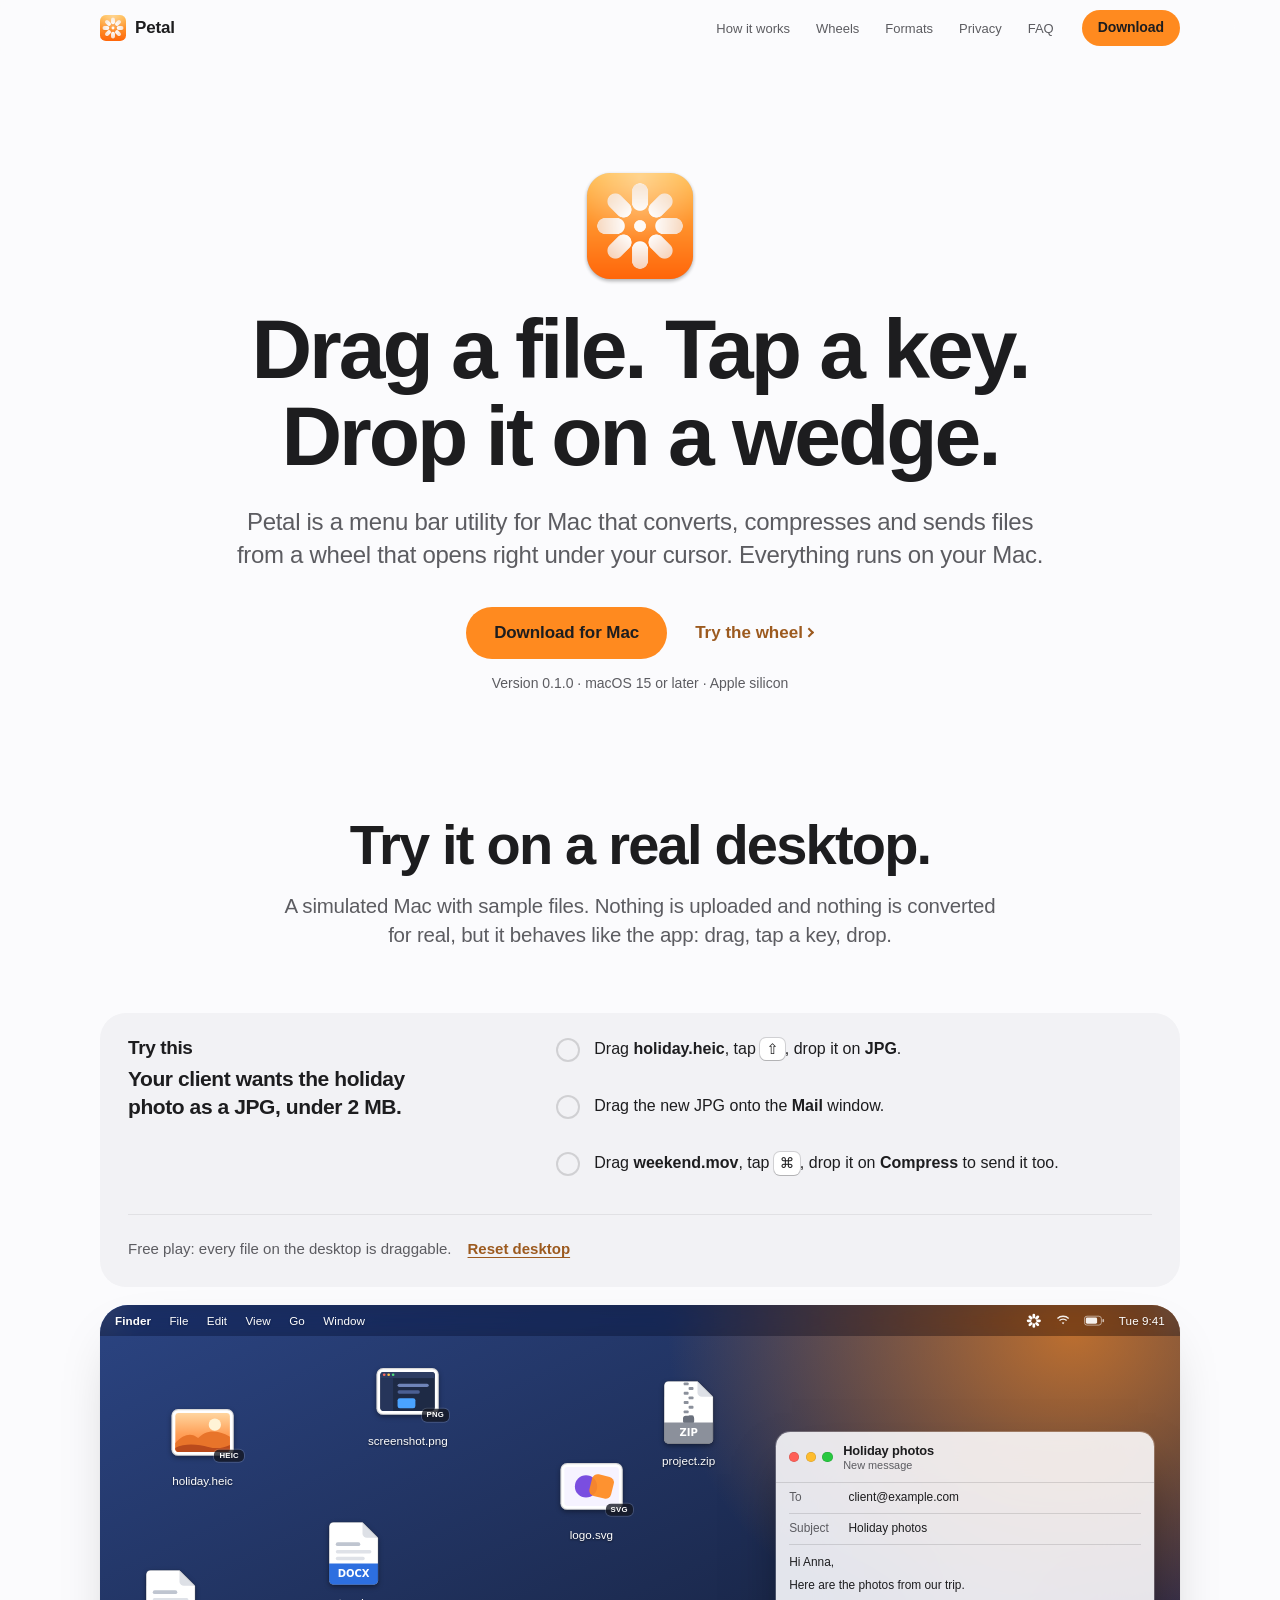
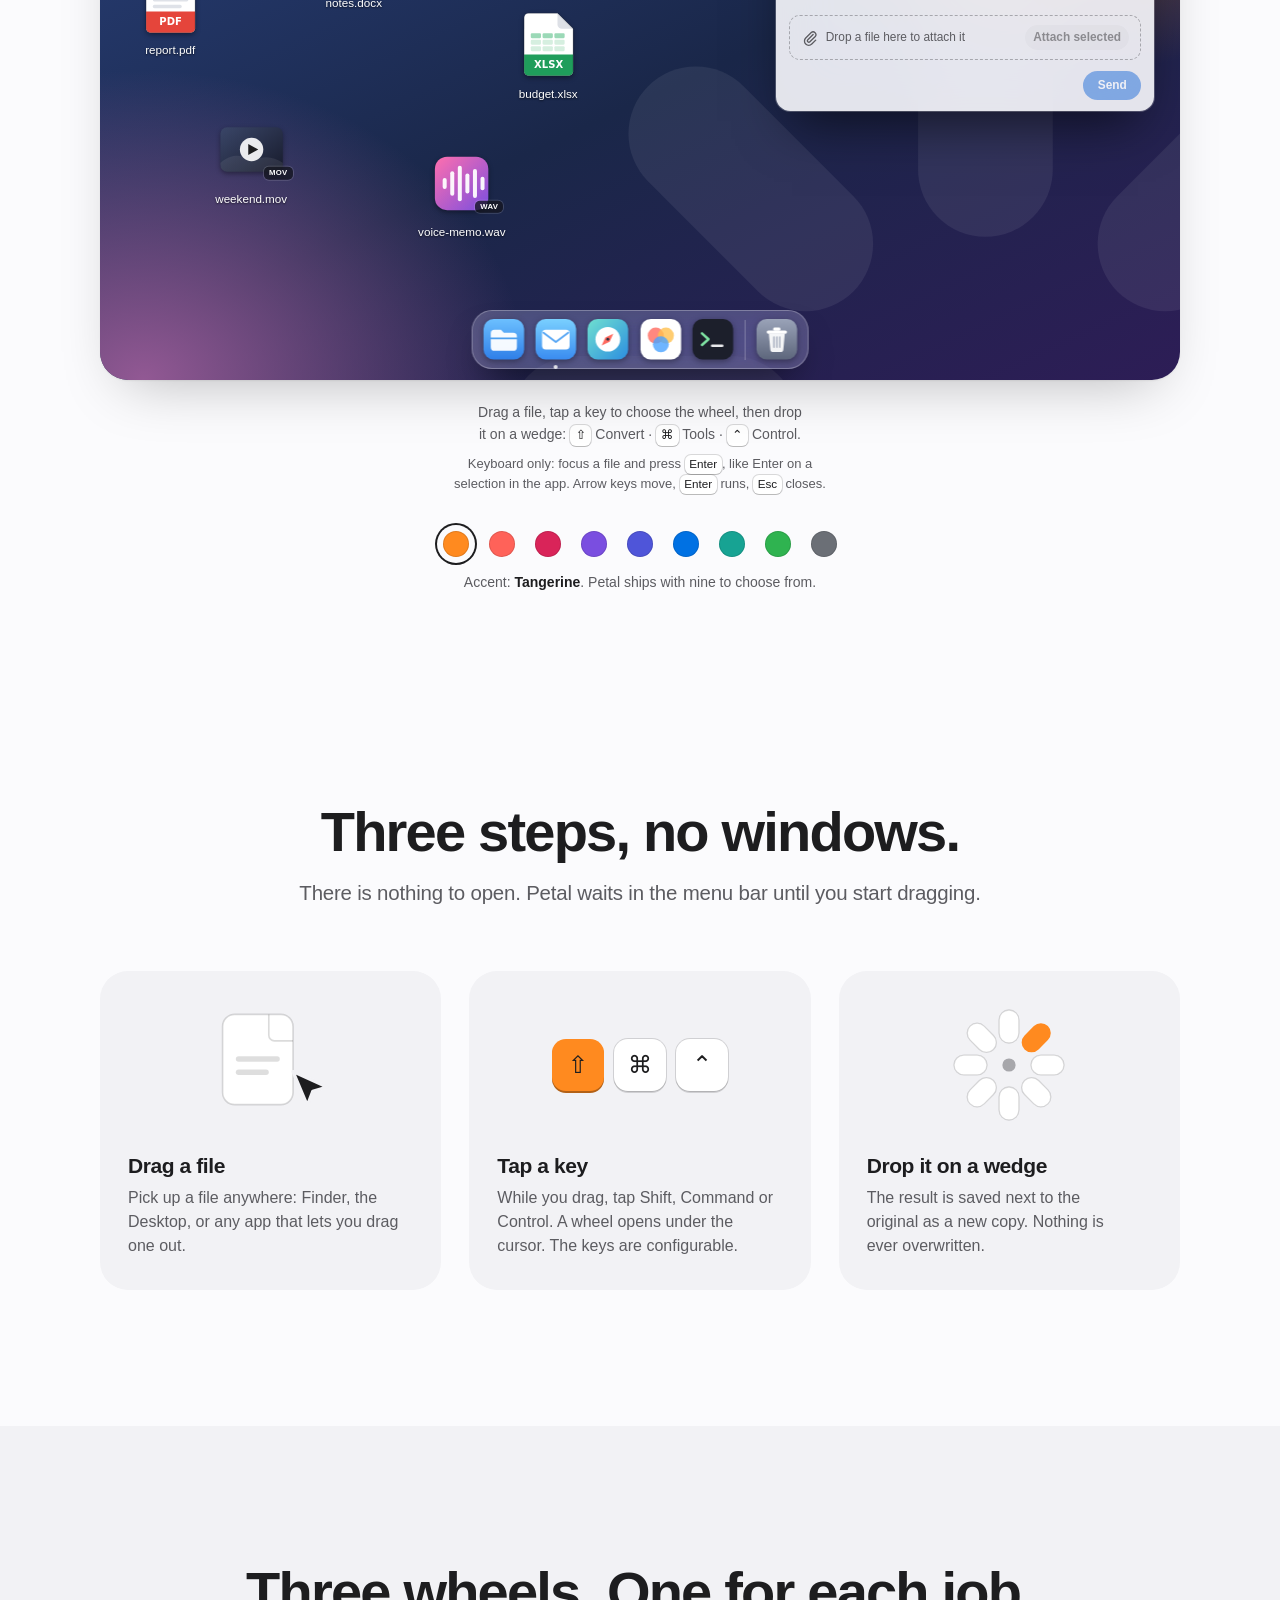
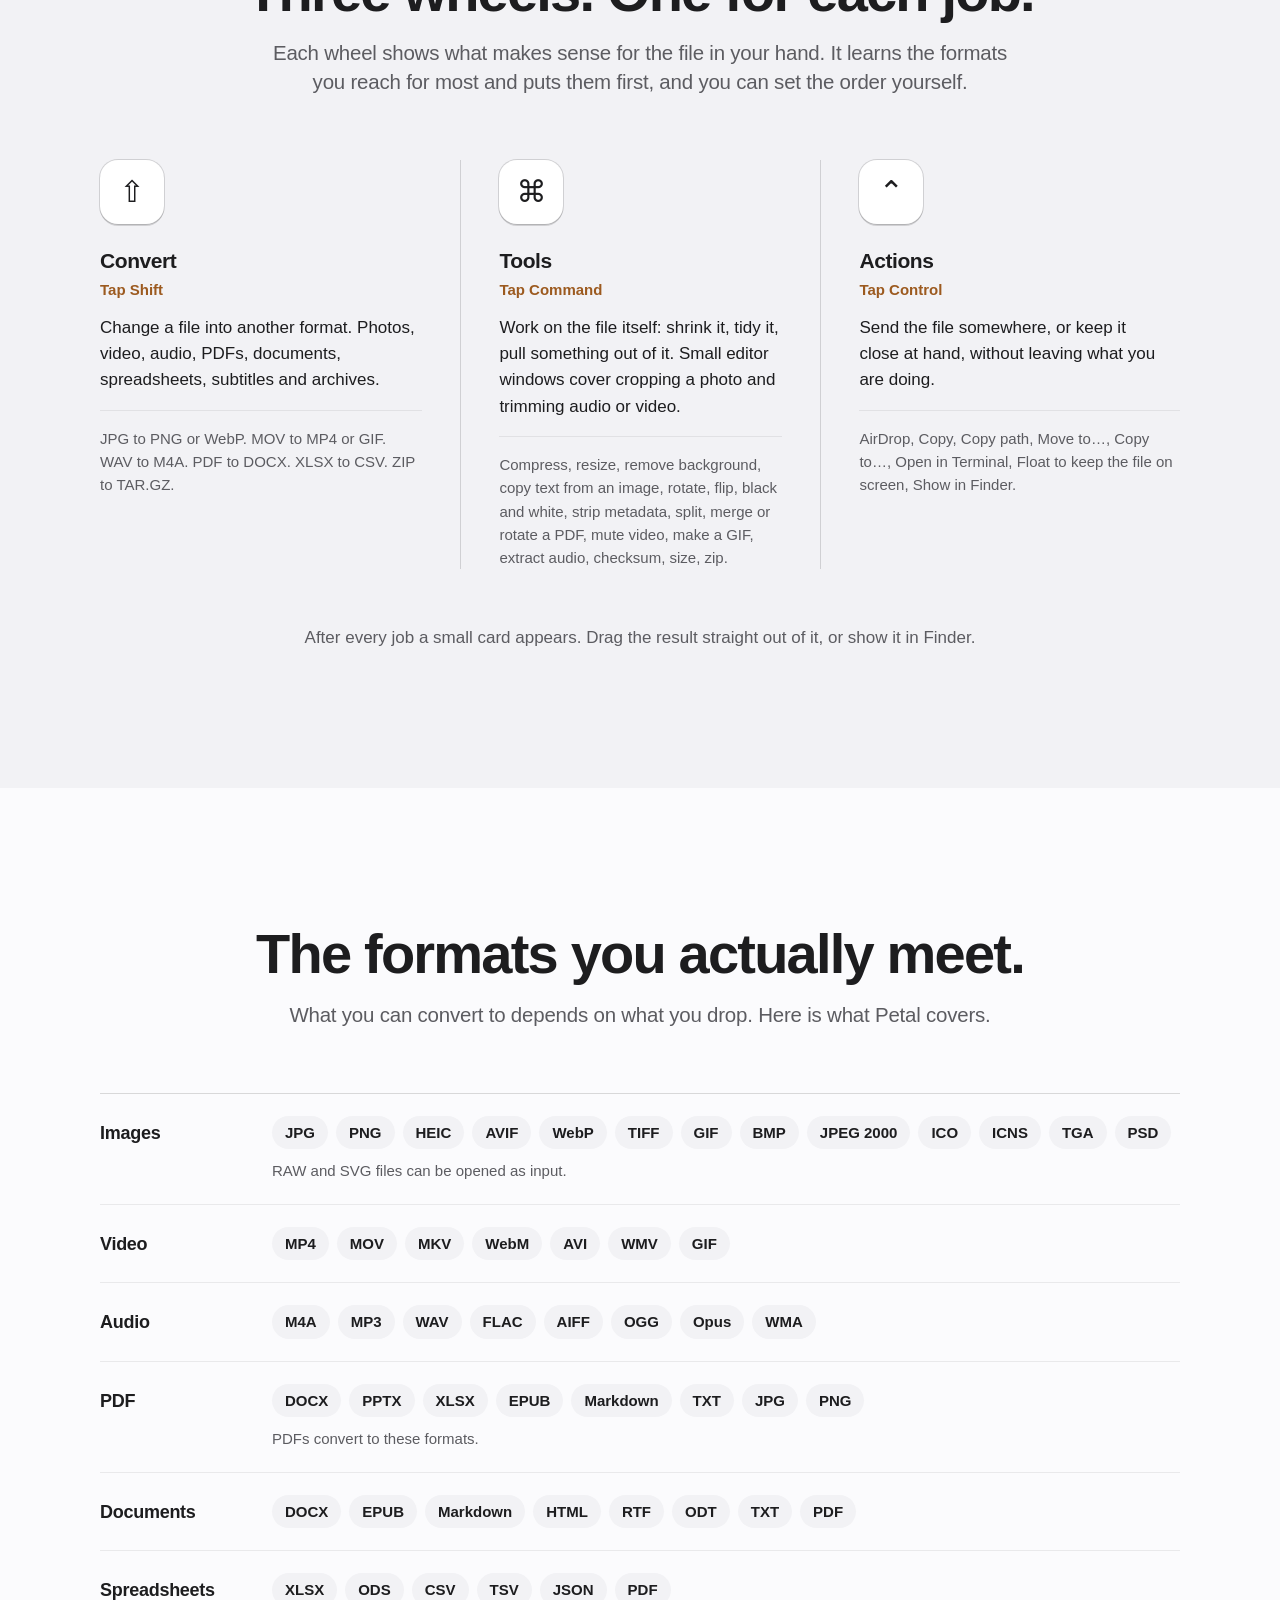
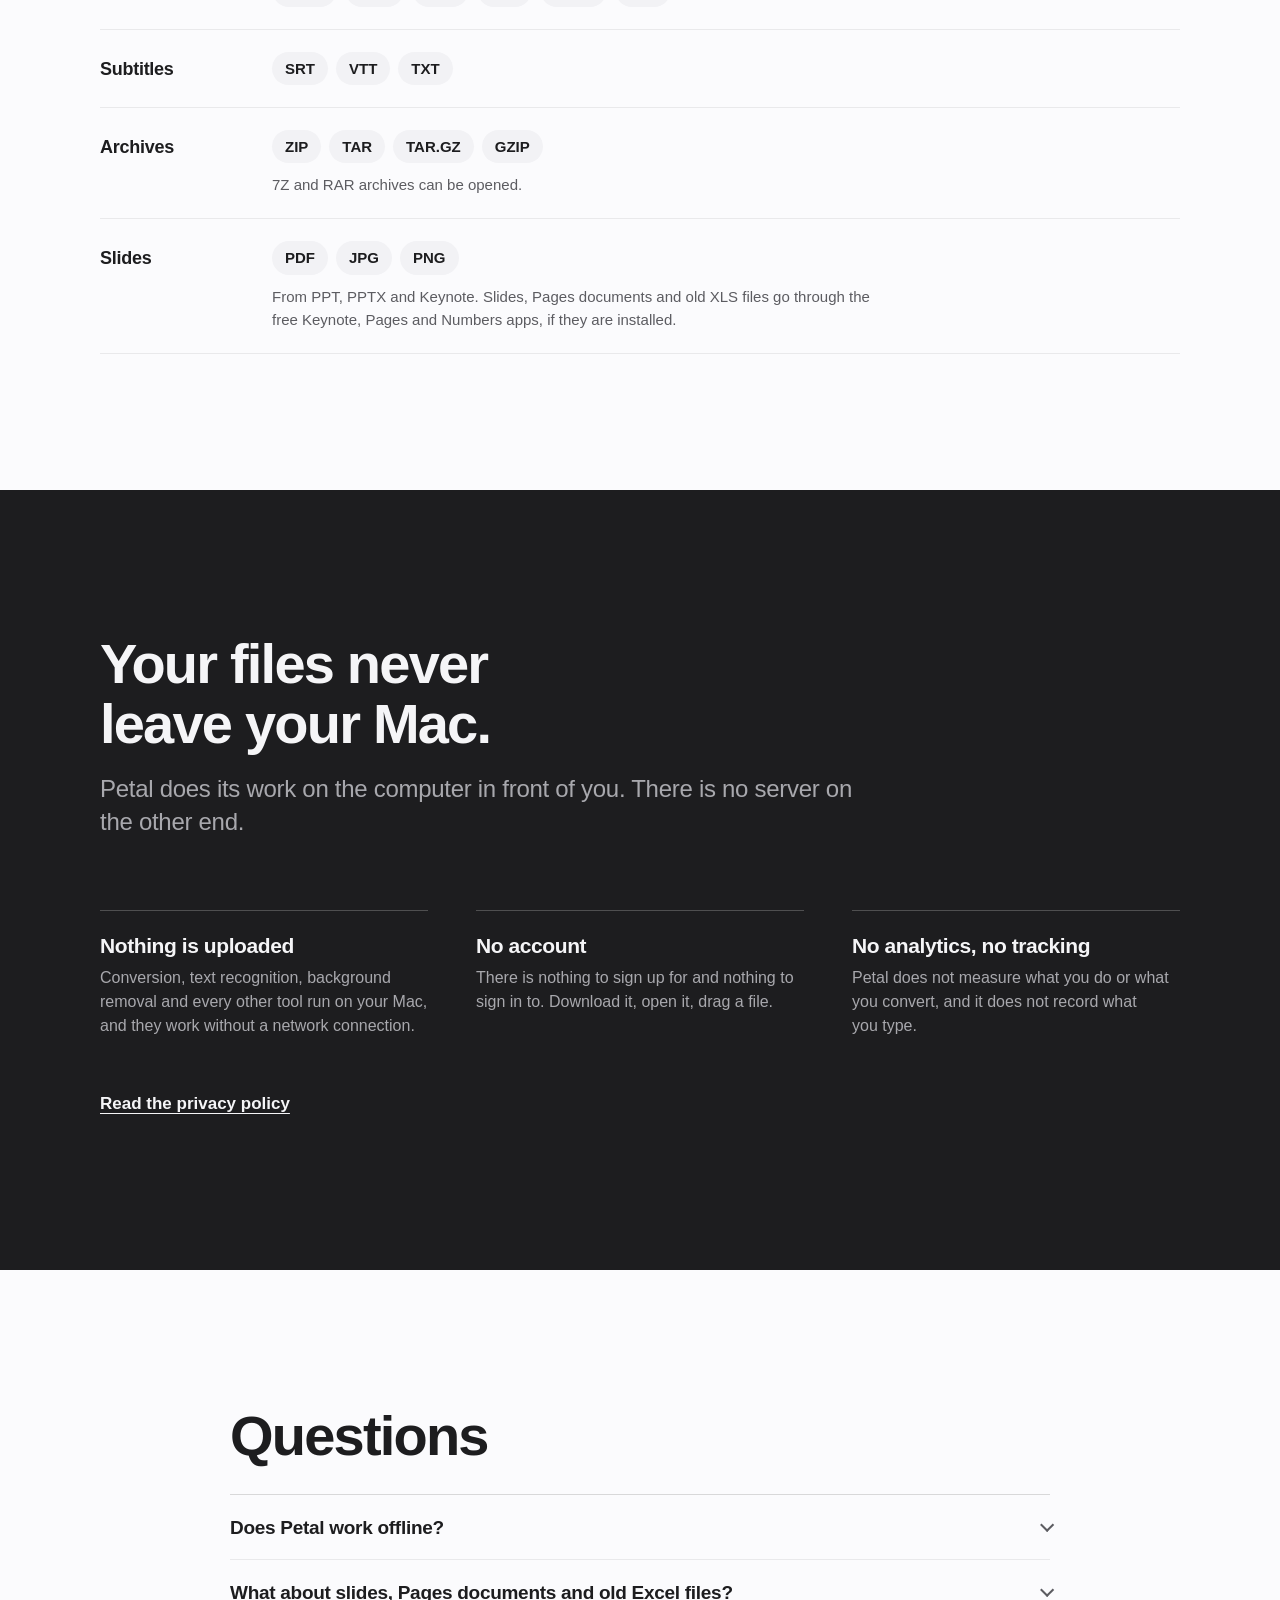
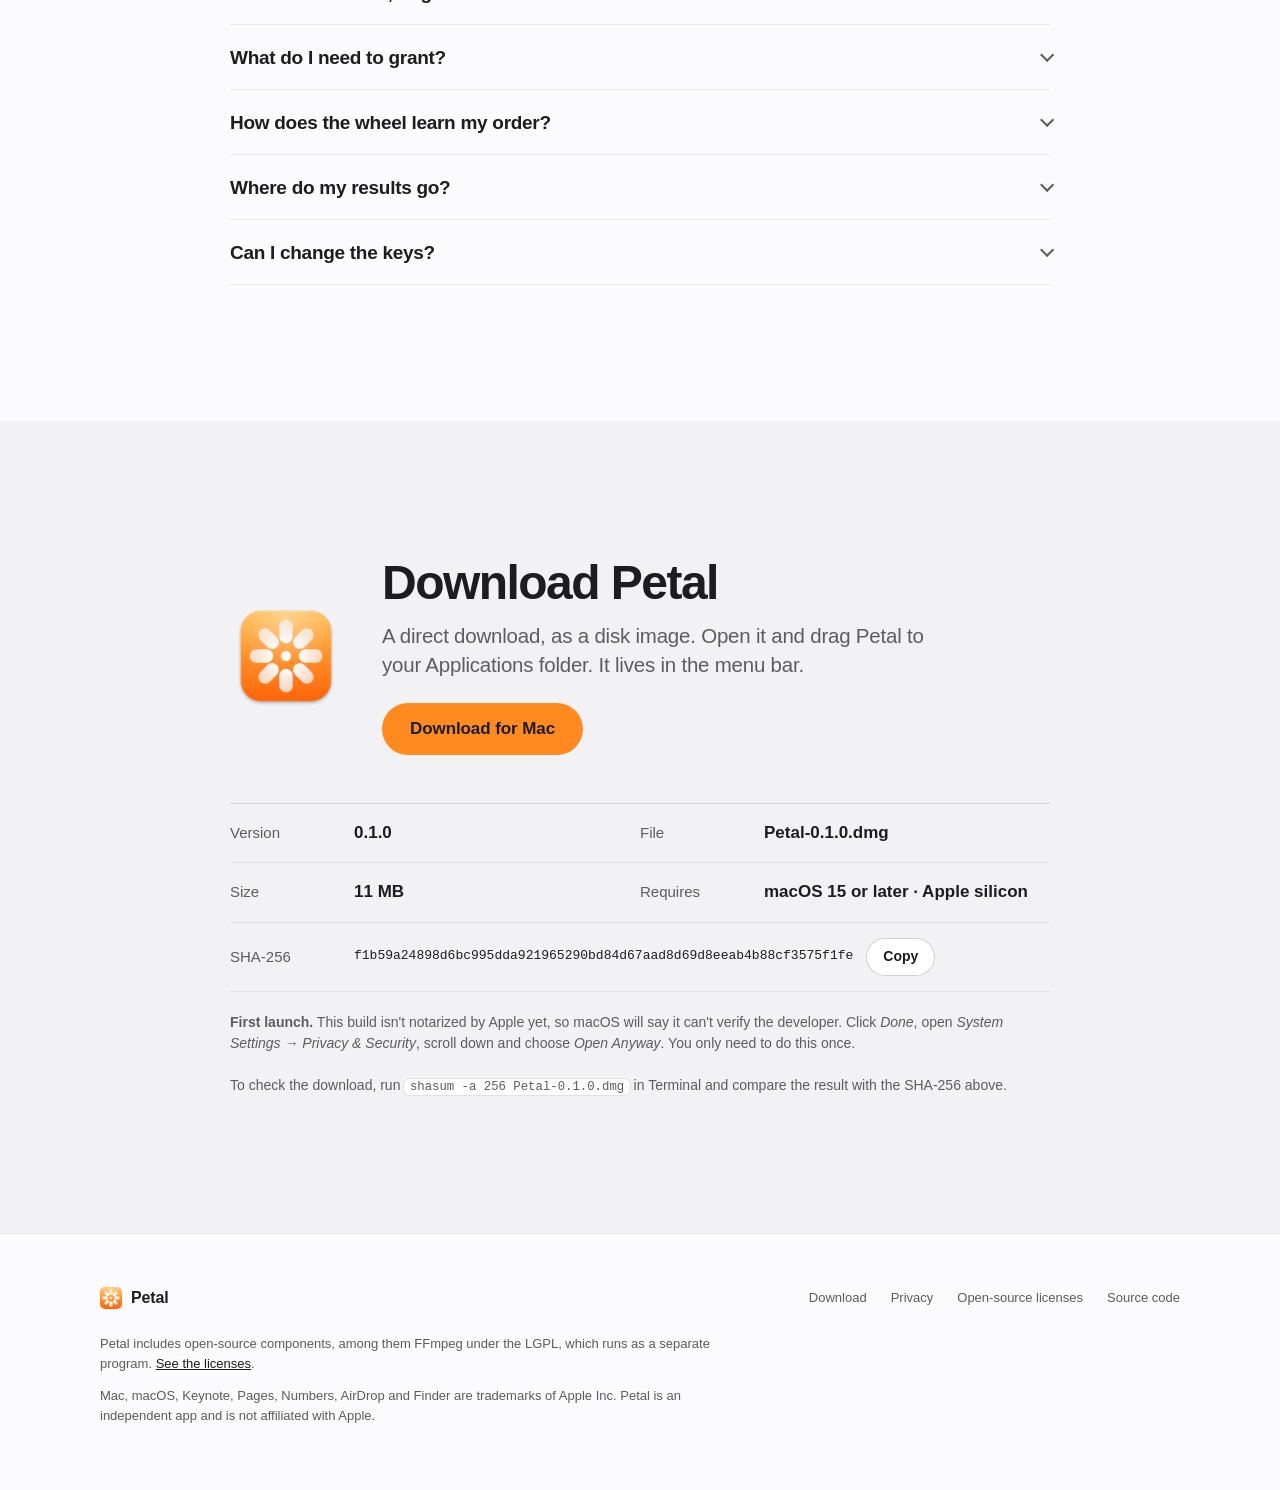
==== website/index.html @ 2cf71102 "Add Petal: a radial drag-and-drop file converter for macOS Drag a file, tap a key (Shift, Command or" ====
<!doctype html>
<html lang="en" data-accent="tangerine">
<head>
  <meta charset="utf-8">
  <meta name="viewport" content="width=device-width, initial-scale=1, viewport-fit=cover">
  <title>Petal – Convert files by dragging them</title>
  <meta name="description" content="Petal is a menu bar utility for Mac. Drag a file, tap a key, and drop it on a wheel that opens under your cursor to convert, compress or send it. Everything runs on your Mac.">
  <meta name="color-scheme" content="light dark">
  <meta name="theme-color" content="#fbfbfd" media="(prefers-color-scheme: light)">
  <meta name="theme-color" content="#0a0a0c" media="(prefers-color-scheme: dark)">
  <meta property="og:title" content="Petal – Convert files by dragging them">
  <meta property="og:description" content="A menu bar utility for Mac. Drag a file, tap a key, drop it on a wedge. Nothing is uploaded.">
  <meta property="og:type" content="website">
  <link rel="icon" href="assets/icon.svg" type="image/svg+xml">
  <link rel="apple-touch-icon" href="assets/icon.png">
  <link rel="stylesheet" href="styles.css">
</head>
<body>
  <svg width="0" height="0" style="position:absolute" aria-hidden="true" focusable="false">
    <defs>
      <linearGradient id="g-sky" x1="0" y1="0" x2="0" y2="1"><stop offset="0" stop-color="#ffd7a1"/><stop offset=".55" stop-color="#ff9f57"/><stop offset="1" stop-color="#ff7a3d"/></linearGradient>
      <linearGradient id="g-vid" x1="0" y1="0" x2="1" y2="1"><stop offset="0" stop-color="#3a4668"/><stop offset="1" stop-color="#171b2c"/></linearGradient>
      <linearGradient id="g-aud" x1="0" y1="0" x2="1" y2="1"><stop offset="0" stop-color="#ff6fae"/><stop offset="1" stop-color="#7a4ee0"/></linearGradient>
      <linearGradient id="g-fold" x1="0" y1="0" x2="0" y2="1"><stop offset="0" stop-color="#8fcbff"/><stop offset="1" stop-color="#3b97f0"/></linearGradient>
      <clipPath id="c-photo"><rect x="7.5" y="14.5" width="49" height="35" rx="3"/></clipPath>
      <linearGradient id="ap-blue" x1="0" y1="0" x2="0" y2="1"><stop offset="0" stop-color="#6cc0ff"/><stop offset="1" stop-color="#2f7fe8"/></linearGradient>
      <linearGradient id="ap-sky" x1="0" y1="0" x2="0" y2="1"><stop offset="0" stop-color="#7ad0ff"/><stop offset="1" stop-color="#3a8cf0"/></linearGradient>
      <linearGradient id="ap-teal" x1="0" y1="0" x2="1" y2="1"><stop offset="0" stop-color="#6fe0d0"/><stop offset="1" stop-color="#2d8fe0"/></linearGradient>
      <linearGradient id="ap-glass" x1="0" y1="0" x2="0" y2="1"><stop offset="0" stop-color="#9aa3b8"/><stop offset="1" stop-color="#5d667c"/></linearGradient>
      <pattern id="p-check" width="8" height="8" patternUnits="userSpaceOnUse"><rect width="8" height="8" fill="#f3f4f7"/><rect width="4" height="4" fill="#dfe2e8"/><rect x="4" y="4" width="4" height="4" fill="#dfe2e8"/></pattern>
    </defs>
  </svg>
  <a class="skip" href="#main">Skip to content</a>
  <div id="top-sentinel" aria-hidden="true"></div>

  <header class="nav">
    <div class="nav-inner">
      <a class="brand" href="#top" aria-label="Petal, back to top">
        <img src="assets/icon.svg" width="26" height="26" alt="">
        <span>Petal</span>
      </a>
      <nav aria-label="Primary">
        <ul class="nav-links">
          <li><a href="#how">How it works</a></li>
          <li><a href="#wheels">Wheels</a></li>
          <li><a href="#formats">Formats</a></li>
          <li><a href="#privacy">Privacy</a></li>
          <li><a href="#faq">FAQ</a></li>
        </ul>
      </nav>
      <a class="btn btn-primary btn-sm" href="downloads/Petal-0.1.0.dmg" data-download download>Download</a>
    </div>
  </header>

  <main id="main">
    <section class="hero" id="top" aria-labelledby="hero-title">
      <div class="wrap hero-inner">
        <img class="hero-icon" src="assets/icon.png" width="132" height="132" alt="The Petal app icon: eight white petals on an orange tile">
        <h1 id="hero-title"><span>Drag a file.</span> <span>Tap a key.</span> <span>Drop it on a wedge.</span></h1>
        <p class="lede">Petal is a menu bar utility for Mac that converts, compresses and sends files from a wheel that opens right under your cursor. Everything runs on your Mac.</p>
        <div class="hero-actions">
          <a class="btn btn-primary" href="downloads/Petal-0.1.0.dmg" data-download download>Download for Mac</a>
          <a class="link-more" href="#demo">Try the wheel</a>
        </div>
        <p class="fine" data-release="label">Version 0.1.0 · macOS 15 or later · Apple silicon</p>
      </div>
    </section>

    <section class="section section-demo" id="demo" aria-labelledby="demo-title">
      <div class="wrap demo">
        <div class="head">
          <h2 id="demo-title">Try it on a real desktop.</h2>
          <p class="sub">A simulated Mac with sample files. Nothing is uploaded and nothing is converted for real, but it behaves like the app: drag, tap a key, drop.</p>
        </div>

        <div class="scenario" id="scenario" aria-labelledby="sc-title">
          <div class="sc-intro">
            <h3 id="sc-title">Try this</h3>
            <p class="sc-case">Your client wants the holiday photo as a JPG, under 2&nbsp;MB.</p>
          </div>
          <ol class="checklist" id="checklist">
            <li data-step="1"><span class="tick" aria-hidden="true"></span><span class="sc-text">Drag <b>holiday.heic</b>, tap <kbd class="sc-key">⇧</kbd>, drop it on <b>JPG</b>.<span class="sc-detail"></span></span></li>
            <li data-step="2"><span class="tick" aria-hidden="true"></span><span class="sc-text">Drag the new JPG onto the <b>Mail</b> window.<span class="sc-detail"></span></span></li>
            <li data-step="3"><span class="tick" aria-hidden="true"></span><span class="sc-text">Drag <b>weekend.mov</b>, tap <kbd class="sc-key">⌘</kbd>, drop it on <b>Compress</b> to send it too.<span class="sc-detail"></span></span></li>
          </ol>
          <div class="sc-foot">
            <p class="sc-free">Free play: every file on the desktop is draggable. <button class="text-btn" type="button" data-reset>Reset desktop</button></p>
            <p class="sc-success" aria-hidden="true">
              <span class="sc-msg">That’s Petal: no app window, no upload.</span>
              <a class="btn btn-primary btn-sm" href="downloads/Petal-0.1.0.dmg" data-download download tabindex="-1">Download</a>
              <button class="text-btn" type="button" data-reset tabindex="-1">Try again</button>
            </p>
          </div>
        </div>

        <div class="screen" id="screen" role="group" aria-label="Simulated Mac desktop with sample files and a mail draft">
          <div class="wall" aria-hidden="true">
            <svg class="wall-art" viewBox="-100 -100 200 200" focusable="false">
              <g fill="#fff" fill-opacity=".07">
                <rect id="wa" x="-13" y="-92" width="26" height="56" rx="13"/>
                <use href="#wa" transform="rotate(45)"/><use href="#wa" transform="rotate(90)"/><use href="#wa" transform="rotate(135)"/>
                <use href="#wa" transform="rotate(180)"/><use href="#wa" transform="rotate(225)"/><use href="#wa" transform="rotate(270)"/><use href="#wa" transform="rotate(315)"/>
              </g>
            </svg>
          </div>

          <div class="menubar" aria-hidden="true">
            <span class="mb-left"><b>Finder</b><span>File</span><span>Edit</span><span class="mb-more">View</span><span class="mb-more">Go</span><span class="mb-more">Window</span></span>
            <span class="mb-right">
              <svg class="mb-petal" id="mb-petal" viewBox="-10 -10 20 20" focusable="false"><g fill="#fff"><rect id="mp" x="-1.7" y="-9" width="3.4" height="6" rx="1.7"/><use href="#mp" transform="rotate(45)"/><use href="#mp" transform="rotate(90)"/><use href="#mp" transform="rotate(135)"/><use href="#mp" transform="rotate(180)"/><use href="#mp" transform="rotate(225)"/><use href="#mp" transform="rotate(270)"/><use href="#mp" transform="rotate(315)"/></g></svg>
              <svg class="mb-glyph" viewBox="0 0 20 16" focusable="false"><path d="M10 13.2l1.9-2.1a2.7 2.7 0 0 0-3.8 0zM5.6 8.6a6.2 6.2 0 0 1 8.8 0l1.3-1.4a8.2 8.2 0 0 0-11.4 0zM2.7 5.7a10.3 10.3 0 0 1 14.6 0L18.6 4.3a12.3 12.3 0 0 0-17.2 0z" fill="#fff"/></svg>
              <svg class="mb-glyph" viewBox="0 0 26 14" focusable="false"><rect x=".5" y="1.5" width="21" height="11" rx="3.2" fill="none" stroke="#fff" stroke-opacity=".7"/><rect x="2.2" y="3.2" width="14" height="7.6" rx="1.8" fill="#fff"/><rect x="22.8" y="5" width="2" height="4" rx="1" fill="#fff" fill-opacity=".7"/></svg>
              <span class="mb-clock">Tue 9:41</span>
            </span>
          </div>

          <div class="files" id="files" role="group" aria-label="Files on the desktop"></div>

          <div class="floats" id="floats" aria-label="Floating files"></div>

          <div class="rubber" id="band" hidden></div>

          <div class="wins" id="wins">
            <section class="mail" id="mail" aria-label="Mail draft">
              <header class="m-bar">
                <span class="lights"><button class="tl tl-close" type="button" aria-label="Close Mail"></button><button class="tl tl-min" type="button" aria-label="Minimise Mail"></button><button class="tl tl-zoom" type="button" aria-label="Zoom Mail" tabindex="-1"></button></span>
                <span class="m-head"><span class="m-title">Holiday photos</span><span class="m-sub" id="m-sub">New message</span></span>
              </header>
              <div class="m-fields">
                <div class="m-row"><span class="m-k">To</span><span class="m-v">client@example.com</span></div>
                <div class="m-row"><span class="m-k">Subject</span><span class="m-v">Holiday photos</span></div>
              </div>
              <div class="m-body"><p>Hi Anna,</p><p>Here are the photos from our trip.</p></div>
              <div class="m-attach" id="m-drop">
                <ul class="m-chips" id="m-chips" aria-label="Attachments"></ul>
                <div class="m-zone">
                  <svg viewBox="0 0 20 20" aria-hidden="true" focusable="false"><path d="M13.6 6.2l-5.9 5.9a1.6 1.6 0 0 0 2.3 2.3l6-6a3.2 3.2 0 0 0-4.5-4.5l-6.2 6.2a4.8 4.8 0 0 0 6.8 6.8l4.4-4.4" fill="none" stroke="currentColor" stroke-width="1.5" stroke-linecap="round"/></svg>
                  <span class="m-zone-text">Drop a file here to attach it</span>
                  <button class="m-attach-btn" id="attach-sel" type="button" disabled>Attach selected</button>
                </div>
              </div>
              <footer class="m-foot"><button class="m-send" type="button" disabled aria-disabled="true" title="This is a demo">Send</button></footer>
            </section>
              <div class="win win-finder" id="win-finder" role="dialog" aria-label="Finder, Desktop" hidden>
                <header class="w-bar"><span class="lights"><button class="tl tl-close" type="button" aria-label="Close Finder"></button><button class="tl tl-min" type="button" aria-label="Minimise Finder"></button><button class="tl tl-zoom" type="button" aria-label="Zoom Finder" tabindex="-1"></button></span><span class="w-title">Desktop</span></header>
                <div class="fi-body"><ul class="fi-side" aria-hidden="true"><li>Favourites</li><li class="on">Desktop</li><li>Documents</li><li>Downloads</li></ul><ul class="fi-list" id="fi-list"></ul></div>
              </div>
              <div class="win win-term" id="win-term" role="dialog" aria-label="Terminal" hidden>
                <header class="w-bar"><span class="lights"><button class="tl tl-close" type="button" aria-label="Close Terminal"></button><button class="tl tl-min" type="button" aria-label="Minimise Terminal"></button><button class="tl tl-zoom" type="button" aria-label="Zoom Terminal" tabindex="-1"></button></span><span class="w-title">Terminal</span></header>
                <pre class="t-body" id="t-body" aria-live="polite"></pre>
              </div>
              <div class="win win-air" id="win-air" role="dialog" aria-label="AirDrop" hidden>
                <header class="a-head"><b>AirDrop</b><button class="w-x" type="button" aria-label="Close AirDrop">×</button></header>
                <div class="a-file" id="a-file"></div>
                <div class="a-dev"><span class="a-avatar" aria-hidden="true">A</span><span class="a-name">Anna’s iPhone</span><span class="a-state" id="a-state">Waiting</span></div>
              </div>

          </div>

          <nav class="appdock" id="appdock" aria-label="Dock">
            <div class="ad-bar" id="ad-bar">
              <button class="dk-i" type="button" data-app="finder" aria-label="Finder"><svg viewBox="0 0 64 64" aria-hidden="true" focusable="false"><rect x="4" y="4" width="56" height="56" rx="14" fill="url(#ap-blue)"/><path d="M14 24a5 5 0 0 1 5-5h9l4 4h13a5 5 0 0 1 5 5v15a5 5 0 0 1-5 5H19a5 5 0 0 1-5-5z" fill="#fff" fill-opacity=".95"/><path d="M14 31h36" stroke="#4c9fee" stroke-width="2.4" stroke-linecap="round"/></svg></button>
              <button class="dk-i" type="button" data-app="mail" aria-label="Mail"><svg viewBox="0 0 64 64" aria-hidden="true" focusable="false"><rect x="4" y="4" width="56" height="56" rx="14" fill="url(#ap-sky)"/><rect x="13" y="19" width="38" height="27" rx="5" fill="#fff"/><path d="M15 23l17 13 17-13" fill="none" stroke="#5aa8f5" stroke-width="2.6" stroke-linecap="round" stroke-linejoin="round"/></svg></button>
              <button class="dk-i" type="button" data-app="compass" aria-label="Browser"><svg viewBox="0 0 64 64" aria-hidden="true" focusable="false"><rect x="4" y="4" width="56" height="56" rx="14" fill="url(#ap-teal)"/><circle cx="32" cy="32" r="17" fill="#fff"/><path d="M39.5 24.5l-5 11-11 5 5-11z" fill="#ff6a5f"/><path d="M23.5 40.5l5-11 11-5" fill="none" stroke="#2b3345" stroke-width="0" /><circle cx="32" cy="32" r="2" fill="#2b3345"/></svg></button>
              <button class="dk-i" type="button" data-app="photos" aria-label="Photos"><svg viewBox="0 0 64 64" aria-hidden="true" focusable="false"><rect x="4" y="4" width="56" height="56" rx="14" fill="#fff"/><circle cx="25" cy="27" r="11" fill="#ff6a5f" fill-opacity=".8"/><circle cx="39" cy="27" r="11" fill="#ffc04d" fill-opacity=".8"/><circle cx="32" cy="39" r="11" fill="#4aa3ff" fill-opacity=".8"/></svg></button>
              <button class="dk-i" type="button" data-app="terminal" aria-label="Terminal"><svg viewBox="0 0 64 64" aria-hidden="true" focusable="false"><rect x="4" y="4" width="56" height="56" rx="14" fill="#1c1f2b"/><path d="M17 24l9 8-9 8" fill="none" stroke="#7fe3a3" stroke-width="3.4" stroke-linecap="round" stroke-linejoin="round"/><path d="M31 41h14" stroke="#e9e9ec" stroke-width="3.4" stroke-linecap="round"/></svg></button>
              <span class="ad-sep" aria-hidden="true"></span>
              <button class="dk-i" type="button" data-app="trash" id="dk-trash" aria-label="Trash"><svg viewBox="0 0 64 64" aria-hidden="true" focusable="false"><rect x="4" y="4" width="56" height="56" rx="14" fill="url(#ap-glass)"/><path d="M21 24h22l-2 22a4 4 0 0 1-4 3.6H27a4 4 0 0 1-4-3.6z" fill="#fff" fill-opacity=".92"/><rect x="18" y="20" width="28" height="4.4" rx="2.2" fill="#fff"/><rect x="27" y="16" width="10" height="4.4" rx="2" fill="#fff"/><path d="M28 29v14M32 29v14M36 29v14" stroke="#a9b0c0" stroke-width="2" stroke-linecap="round"/></svg></button>
            </div>
          </nav>

          <div class="overlay" id="overlay">
            <div class="rcard" id="rcard" role="group" aria-label="Result" hidden></div>
            <div class="toast" id="toast" hidden></div>

            <div class="coach" id="coach" aria-hidden="true">
              <div class="co-card">
                <div class="co-head"><span class="co-title" id="co-title">Now tap a key</span><span class="co-sub" id="co-sub">Keep holding the file</span></div>
                <div class="co-keys" id="co-keys">
                  <button class="ck" type="button" tabindex="-1" data-mode="convert"><span class="ck-cap">⇧</span><span class="ck-name">Convert</span><span class="ck-key">Shift</span></button>
                  <button class="ck" type="button" tabindex="-1" data-mode="tools"><span class="ck-cap">⌘</span><span class="ck-name">Tools</span><span class="ck-key">Command</span></button>
                  <button class="ck" type="button" tabindex="-1" data-mode="actions"><span class="ck-cap">⌃</span><span class="ck-name">Actions</span><span class="ck-key">Control</span></button>
                </div>
                <ol class="co-steps" id="co-steps"><li class="is-done"><i></i>Drag</li><li class="is-now"><i></i>Tap a key</li><li><i></i>Drop on a wedge</li></ol>
              </div>
            </div>
            <div class="dock" id="dock" aria-hidden="true">
              <p class="dk-text">Tap <kbd>⇧</kbd> <kbd>⌘</kbd> <kbd>⌃</kbd> with a second finger</p>
              <div class="dk-keys">
                <button class="ck dk" type="button" tabindex="-1" data-mode="convert"><span class="ck-cap">⇧</span><span class="ck-name">Convert</span></button>
                <button class="ck dk" type="button" tabindex="-1" data-mode="tools"><span class="ck-cap">⌘</span><span class="ck-name">Tools</span></button>
                <button class="ck dk" type="button" tabindex="-1" data-mode="actions"><span class="ck-cap">⌃</span><span class="ck-name">Actions</span></button>
              </div>
            </div>

            <div class="wbox" id="wbox">
              <div class="wbox-in">
                <div class="wheel" id="wheel">
                  <div class="wheel-shadow" aria-hidden="true"><div></div></div>
                  <div class="wheel-glass" aria-hidden="true"></div>
                  <svg class="wheel-svg" viewBox="0 0 400 400" role="group" id="wheel-svg" aria-label="Wheel">
                    <defs>
                      <linearGradient id="wfill" x1="0" y1="0" x2="0" y2="1">
                        <stop offset="0" class="wf-a"/>
                        <stop offset="1" class="wf-b"/>
                      </linearGradient>
                    </defs>
                    <g id="wedges"></g>
                  </svg>
                  <div class="core" id="core" aria-hidden="true">
                    <div class="core-fit" id="core-fit">
                      <div class="core-title" id="core-title">Convert</div>
                      <div class="core-sub" id="core-sub">Drop on a wedge</div>
                    </div>
                  </div>
                </div>
                <div class="wcard" id="wcard">
                  <span class="wc-icon" id="wc-icon" aria-hidden="true"></span>
                  <span class="wc-file"><span class="wc-name" id="wc-name">holiday.heic</span><span class="wc-meta" id="wc-meta"></span></span>
                  <span class="wc-sep" aria-hidden="true"></span>
                  <span class="wc-out is-idle" id="wc-out"><span class="wc-label" id="wc-label">Saves as</span><span class="wc-res" id="wc-res">Pick a wedge</span></span>
                </div>
                <div class="modes" id="modes" role="group" aria-label="Wheel">
                  <button class="mode" type="button" data-mode="convert" aria-pressed="true"><span class="key" aria-hidden="true">⇧</span>Convert</button>
                  <button class="mode" type="button" data-mode="tools" aria-pressed="false"><span class="key" aria-hidden="true">⌘</span>Tools</button>
                  <button class="mode" type="button" data-mode="actions" aria-pressed="false"><span class="key" aria-hidden="true">⌃</span>Actions</button>
                </div>
                <div class="wheel-tip" id="wheel-tip" aria-hidden="true"><span class="wt-dots"><i class="on"></i><i class="on"></i><i></i></span><span>Move onto a wedge, then let go</span></div>
              </div>
            </div>
          </div>
          <noscript><p class="noscript-note">The interactive desktop needs JavaScript.</p></noscript>
        </div>

        <p class="kbd-hint">Drag a file, tap a key to choose the wheel, then drop it on a wedge: <kbd>⇧</kbd> Convert · <kbd>⌘</kbd> Tools · <kbd>⌃</kbd> Control.</p>
        <p class="kbd-hint kbd-sub">Keyboard only: focus a file and press <kbd>Enter</kbd>, like Enter on a selection in the app. Arrow keys move, <kbd>Enter</kbd> runs, <kbd>Esc</kbd> closes.</p>
        <p class="sr-only" id="live" role="status" aria-live="polite"></p>

        <div class="accent" role="radiogroup" aria-label="Accent colour">
          <button class="swatch" type="button" role="radio" aria-checked="true" data-accent="tangerine" aria-label="Tangerine"></button>
          <button class="swatch" type="button" role="radio" aria-checked="false" data-accent="coral" aria-label="Coral"></button>
          <button class="swatch" type="button" role="radio" aria-checked="false" data-accent="rose" aria-label="Rose"></button>
          <button class="swatch" type="button" role="radio" aria-checked="false" data-accent="violet" aria-label="Violet"></button>
          <button class="swatch" type="button" role="radio" aria-checked="false" data-accent="indigo" aria-label="Indigo"></button>
          <button class="swatch" type="button" role="radio" aria-checked="false" data-accent="azure" aria-label="Azure"></button>
          <button class="swatch" type="button" role="radio" aria-checked="false" data-accent="teal" aria-label="Teal"></button>
          <button class="swatch" type="button" role="radio" aria-checked="false" data-accent="green" aria-label="Green"></button>
          <button class="swatch" type="button" role="radio" aria-checked="false" data-accent="graphite" aria-label="Graphite"></button>
        </div>
        <p class="accent-caption">Accent: <strong id="accent-name">Tangerine</strong>. Petal ships with nine to choose from.</p>
      </div>
    </section>

    <section class="section" id="how" aria-labelledby="how-title">
      <div class="wrap">
        <div class="head">
          <h2 id="how-title">Three steps, no windows.</h2>
          <p class="sub">There is nothing to open. Petal waits in the menu bar until you start dragging.</p>
        </div>
        <ol class="steps">
          <li class="step">
            <div class="step-art" aria-hidden="true">
              <svg viewBox="0 0 160 120" focusable="false">
                <rect x="36" y="14" width="64" height="82" rx="11" class="s-file"/>
                <path d="M78 14v19a5 5 0 0 0 5 5h17" class="s-fold"/>
                <rect x="48" y="52" width="40" height="5" rx="2.5" class="s-line"/>
                <rect x="48" y="64" width="30" height="5" rx="2.5" class="s-line"/>
                <path d="M100 66l31 14-13 4-5 13z" class="s-cursor"/>
              </svg>
            </div>
            <h3>Drag a file</h3>
            <p>Pick up a file anywhere: Finder, the Desktop, or any app that lets you drag one out.</p>
          </li>
          <li class="step">
            <div class="step-art" aria-hidden="true">
              <div class="keys"><span class="keycap on">⇧</span><span class="keycap">⌘</span><span class="keycap">⌃</span></div>
            </div>
            <h3>Tap a key</h3>
            <p>While you drag, tap Shift, Command or Control. A wheel opens under the cursor. The keys are configurable.</p>
          </li>
          <li class="step">
            <div class="step-art" aria-hidden="true">
              <svg viewBox="0 0 160 120" focusable="false">
                <g transform="translate(80 60)">
                  <g class="s-petal">
                    <rect id="pt" x="-9" y="-50" width="18" height="30" rx="9"/>
                    <use href="#pt" transform="rotate(45)" class="s-petal-on"/>
                    <use href="#pt" transform="rotate(90)"/>
                    <use href="#pt" transform="rotate(135)"/>
                    <use href="#pt" transform="rotate(180)"/>
                    <use href="#pt" transform="rotate(225)"/>
                    <use href="#pt" transform="rotate(270)"/>
                    <use href="#pt" transform="rotate(315)"/>
                  </g>
                  <circle r="6" class="s-dot"/>
                </g>
              </svg>
            </div>
            <h3>Drop it on a wedge</h3>
            <p>The result is saved next to the original as a new copy. Nothing is ever overwritten.</p>
          </li>
        </ol>
      </div>
    </section>

    <section class="section section-alt" id="wheels" aria-labelledby="wheels-title">
      <div class="wrap">
        <div class="head">
          <h2 id="wheels-title">Three wheels. One for each job.</h2>
          <p class="sub">Each wheel shows what makes sense for the file in your hand. It learns the formats you reach for most and puts them first, and you can set the order yourself.</p>
        </div>
        <div class="wheels">
          <article class="wheel-col">
            <div class="keycap big" aria-hidden="true">⇧</div>
            <h3>Convert</h3>
            <p class="kicker">Tap Shift</p>
            <p>Change a file into another format. Photos, video, audio, PDFs, documents, spreadsheets, subtitles and archives.</p>
            <p class="ex">JPG to PNG or WebP. MOV to MP4 or GIF. WAV to M4A. PDF to DOCX. XLSX to CSV. ZIP to TAR.GZ.</p>
          </article>
          <article class="wheel-col">
            <div class="keycap big" aria-hidden="true">⌘</div>
            <h3>Tools</h3>
            <p class="kicker">Tap Command</p>
            <p>Work on the file itself: shrink it, tidy it, pull something out of it. Small editor windows cover cropping a photo and trimming audio or video.</p>
            <p class="ex">Compress, resize, remove background, copy text from an image, rotate, flip, black and white, strip metadata, split, merge or rotate a PDF, mute video, make a GIF, extract audio, checksum, size, zip.</p>
          </article>
          <article class="wheel-col">
            <div class="keycap big" aria-hidden="true">⌃</div>
            <h3>Actions</h3>
            <p class="kicker">Tap Control</p>
            <p>Send the file somewhere, or keep it close at hand, without leaving what you are doing.</p>
            <p class="ex">AirDrop, Copy, Copy path, Move to…, Copy to…, Open in Terminal, Float to keep the file on screen, Show in Finder.</p>
          </article>
        </div>
        <p class="note-line">After every job a small card appears. Drag the result straight out of it, or show it in Finder.</p>
      </div>
    </section>

    <section class="section" id="formats" aria-labelledby="formats-title">
      <div class="wrap">
        <div class="head">
          <h2 id="formats-title">The formats you actually meet.</h2>
          <p class="sub">What you can convert to depends on what you drop. Here is what Petal covers.</p>
        </div>
        <dl class="formats">
          <div class="frow">
            <dt>Images</dt>
            <dd>
              <ul class="chips"><li>JPG</li><li>PNG</li><li>HEIC</li><li>AVIF</li><li>WebP</li><li>TIFF</li><li>GIF</li><li>BMP</li><li>JPEG 2000</li><li>ICO</li><li>ICNS</li><li>TGA</li><li>PSD</li></ul>
              <p class="aside">RAW and SVG files can be opened as input.</p>
            </dd>
          </div>
          <div class="frow">
            <dt>Video</dt>
            <dd><ul class="chips"><li>MP4</li><li>MOV</li><li>MKV</li><li>WebM</li><li>AVI</li><li>WMV</li><li>GIF</li></ul></dd>
          </div>
          <div class="frow">
            <dt>Audio</dt>
            <dd><ul class="chips"><li>M4A</li><li>MP3</li><li>WAV</li><li>FLAC</li><li>AIFF</li><li>OGG</li><li>Opus</li><li>WMA</li></ul></dd>
          </div>
          <div class="frow">
            <dt>PDF</dt>
            <dd>
              <ul class="chips"><li>DOCX</li><li>PPTX</li><li>XLSX</li><li>EPUB</li><li>Markdown</li><li>TXT</li><li>JPG</li><li>PNG</li></ul>
              <p class="aside">PDFs convert to these formats.</p>
            </dd>
          </div>
          <div class="frow">
            <dt>Documents</dt>
            <dd><ul class="chips"><li>DOCX</li><li>EPUB</li><li>Markdown</li><li>HTML</li><li>RTF</li><li>ODT</li><li>TXT</li><li>PDF</li></ul></dd>
          </div>
          <div class="frow">
            <dt>Spreadsheets</dt>
            <dd><ul class="chips"><li>XLSX</li><li>ODS</li><li>CSV</li><li>TSV</li><li>JSON</li><li>PDF</li></ul></dd>
          </div>
          <div class="frow">
            <dt>Subtitles</dt>
            <dd><ul class="chips"><li>SRT</li><li>VTT</li><li>TXT</li></ul></dd>
          </div>
          <div class="frow">
            <dt>Archives</dt>
            <dd>
              <ul class="chips"><li>ZIP</li><li>TAR</li><li>TAR.GZ</li><li>GZIP</li></ul>
              <p class="aside">7Z and RAR archives can be opened.</p>
            </dd>
          </div>
          <div class="frow">
            <dt>Slides</dt>
            <dd>
              <ul class="chips"><li>PDF</li><li>JPG</li><li>PNG</li></ul>
              <p class="aside">From PPT, PPTX and Keynote. Slides, Pages documents and old XLS files go through the free Keynote, Pages and Numbers apps, if they are installed.</p>
            </dd>
          </div>
        </dl>
      </div>
    </section>

    <section class="band" id="privacy" aria-labelledby="privacy-title">
      <div class="wrap">
        <h2 id="privacy-title">Your files never leave your Mac.</h2>
        <p class="band-lede">Petal does its work on the computer in front of you. There is no server on the other end.</p>
        <div class="facts">
          <div>
            <h3>Nothing is uploaded</h3>
            <p>Conversion, text recognition, background removal and every other tool run on your Mac, and they work without a network connection.</p>
          </div>
          <div>
            <h3>No account</h3>
            <p>There is nothing to sign up for and nothing to sign in to. Download it, open it, drag a file.</p>
          </div>
          <div>
            <h3>No analytics, no tracking</h3>
            <p>Petal does not measure what you do or what you convert, and it does not record what you type.</p>
          </div>
        </div>
        <a class="band-link" href="privacy.html">Read the privacy policy</a>
      </div>
    </section>

    <section class="section" id="faq" aria-labelledby="faq-title">
      <div class="wrap narrow">
        <div class="head left">
          <h2 id="faq-title">Questions</h2>
        </div>
        <div class="faq">
          <details>
            <summary>Does Petal work offline?</summary>
            <p>Yes. Everything happens on your Mac, so no connection is needed. Petal does not make network connections.</p>
          </details>
          <details>
            <summary>What about slides, Pages documents and old Excel files?</summary>
            <p>PPT, PPTX and Keynote files can be turned into PDF, JPG or PNG, and Pages documents and old XLS spreadsheets can be read, by asking Apple’s free Keynote, Pages and Numbers apps to do the work. Install the ones you need.</p>
          </details>
          <details>
            <summary>What do I need to grant?</summary>
            <p>Nothing special. Petal watches mouse drags and the modifier keys, which macOS allows without a permission prompt, and it never records typing. If you use Keynote, Pages, Numbers or Open in Terminal, macOS may ask once whether Petal can control that app.</p>
          </details>
          <details>
            <summary>How does the wheel learn my order?</summary>
            <p>Petal notices which formats and tools you pick for each kind of file and moves the ones you use most to the front of the wheel. You can also arrange the order yourself.</p>
          </details>
          <details>
            <summary>Where do my results go?</summary>
            <p>Next to the original, as a new copy, unless you choose another folder. Petal never overwrites a file; if the name is taken it adds a number.</p>
          </details>
          <details>
            <summary>Can I change the keys?</summary>
            <p>Yes. Shift, Command and Control are the defaults for Convert, Tools and Actions, and you can assign others. The size of the wheel (S or M) and the accent colour are settings too.</p>
          </details>
        </div>
      </div>
    </section>

    <section class="section section-alt" id="download" aria-labelledby="download-title">
      <div class="wrap narrow">
        <div class="dl">
          <img class="dl-icon" src="assets/icon.png" width="112" height="112" alt="" loading="lazy">
          <div class="dl-main">
            <h2 id="download-title">Download Petal</h2>
            <p class="sub">A direct download, as a disk image. Open it and drag Petal to your Applications folder. It lives in the menu bar.</p>
            <a class="btn btn-primary" href="downloads/Petal-0.1.0.dmg" data-download download>Download for Mac</a>
          </div>
        </div>
        <dl class="specs">
          <div><dt>Version</dt><dd data-release="version">0.1.0</dd></div>
          <div><dt>File</dt><dd data-release="filename">Petal-0.1.0.dmg</dd></div>
          <div><dt>Size</dt><dd data-release="size">11 MB</dd></div>
          <div><dt>Requires</dt><dd data-release="requires">macOS 15 or later · Apple silicon</dd></div>
          <div class="spec-wide">
            <dt>SHA-256</dt>
            <dd class="sha"><code data-release="sha256">f1b59a24898d6bc995dda921965290bd84d67aad8d69d8eeab4b88cf3575f1fe</code><button class="copy" type="button" data-copy>Copy</button></dd>
          </div>
        </dl>
        <p class="fine left" data-unnotarized hidden><strong>First launch.</strong> This build isn't notarized by Apple yet, so macOS will say it can't verify the developer. Click <em>Done</em>, open <em>System Settings → Privacy &amp; Security</em>, scroll down and choose <em>Open Anyway</em>. You only need to do this once.</p>
        <p class="fine left">To check the download, run <code>shasum -a 256 <span data-release="filename">Petal-0.1.0.dmg</span></code> in Terminal and compare the result with the SHA-256 above.</p>
      </div>
    </section>
  </main>

  <footer class="footer">
    <div class="wrap">
      <div class="foot-top">
        <a class="brand" href="#top"><img src="assets/icon.svg" width="22" height="22" alt=""><span>Petal</span></a>
        <ul class="foot-links">
          <li><a href="#download">Download</a></li>
          <li><a href="privacy.html">Privacy</a></li>
          <li><a href="licenses.html">Open-source licenses</a></li>
          <li><a href="https://github.com/LucaLivigni/Petal">Source code</a></li>
        </ul>
      </div>
      <p>Petal includes open-source components, among them FFmpeg under the LGPL, which runs as a separate program. <a href="licenses.html">See the licenses</a>.</p>
      <p>Mac, macOS, Keynote, Pages, Numbers, AirDrop and Finder are trademarks of Apple Inc. Petal is an independent app and is not affiliated with Apple.</p>
    </div>
  </footer>

  <script src="app.js"></script>
</body>
</html>
---- website/styles.css ----
/* Petal website. System fonts only, no external resources. */

:root {
  color-scheme: light dark;
  --font: -apple-system, BlinkMacSystemFont, "SF Pro Display", "SF Pro Text", "Helvetica Neue", Helvetica, Arial, system-ui, sans-serif;
  --mono: ui-monospace, "SF Mono", SFMono-Regular, Menlo, Consolas, monospace;

  --bg: #fbfbfd;
  --bg-alt: #f2f2f5;
  --surface: #ffffff;
  --ink: #1d1d1f;
  --ink-2: #5c5c61;
  --hair: rgba(0, 0, 0, .14);
  --hair-soft: rgba(0, 0, 0, .07);
  --nav-bg: rgba(251, 251, 253, .72);
  --shadow: 0 1px 2px rgba(0, 0, 0, .06), 0 24px 60px -24px rgba(0, 0, 0, .28);

  /* Accent palette (fills) and the text colour that sits on each fill */
  --c-tangerine: #ff8a1f; --i-tangerine: #1d1d1f;
  --c-coral: #ff6259;     --i-coral: #1d1d1f;
  --c-rose: #d92459;      --i-rose: #ffffff;
  --c-violet: #7a4ee0;    --i-violet: #ffffff;
  --c-indigo: #4f55d9;    --i-indigo: #ffffff;
  --c-azure: #0071e3;     --i-azure: #ffffff;
  --c-teal: #17a393;      --i-teal: #1d1d1f;
  --c-green: #2fb350;     --i-green: #1d1d1f;
  --c-graphite: #6b6f76;  --i-graphite: #ffffff;

  --a: var(--c-tangerine);
  --a-ink: var(--i-tangerine);
  --a-text: color-mix(in srgb, var(--a) 56%, var(--ink));

  /* Wheel materials */
  --stage-base: #e6e6eb;
  --stage-blob: color-mix(in srgb, var(--a) 34%, transparent);
  --win-bg: rgba(255, 255, 255, .72);
  --win-bar: rgba(0, 0, 0, .05);
  --bar: rgba(0, 0, 0, .13);
  --glass: rgba(246, 246, 250, .3);
  --glass-edge: rgba(255, 255, 255, .7);
  --wf-a: rgba(255, 255, 255, .5);
  --wf-b: rgba(255, 255, 255, .1);
  --wedge-edge: rgba(255, 255, 255, .6);
  --core-bg: rgba(255, 255, 255, .42);
  --card-bg: rgba(255, 255, 255, .62);

  --band-bg: #1d1d1f;
  --band-ink: #f5f5f7;
  --band-ink-2: #a8a8ad;
}

@media (prefers-color-scheme: dark) {
  :root {
    --bg: #0a0a0c;
    --bg-alt: #131316;
    --surface: #1b1b1f;
    --ink: #f5f5f7;
    --ink-2: #a1a1a8;
    --hair: rgba(255, 255, 255, .2);
    --hair-soft: rgba(255, 255, 255, .09);
    --nav-bg: rgba(10, 10, 12, .7);
    --shadow: 0 1px 2px rgba(0, 0, 0, .4), 0 30px 70px -24px rgba(0, 0, 0, .8);

    --c-tangerine: #ff9a3d; --c-coral: #ff7a72; --c-rose: #ff5c8a; --c-violet: #a583ff; --c-indigo: #7f86ff;
    --c-azure: #3a98ff; --c-teal: #3cd0bf; --c-green: #4cd964; --c-graphite: #9a9ea6;
    --i-tangerine: #1d1d1f; --i-coral: #1d1d1f; --i-rose: #1d1d1f; --i-violet: #1d1d1f; --i-indigo: #1d1d1f;
    --i-azure: #1d1d1f; --i-teal: #1d1d1f; --i-green: #1d1d1f; --i-graphite: #1d1d1f;

    --a-text: color-mix(in srgb, var(--a) 78%, var(--ink));
    --stage-base: #16161a;
    --stage-blob: color-mix(in srgb, var(--a) 40%, transparent);
    --win-bg: rgba(40, 40, 46, .62);
    --win-bar: rgba(255, 255, 255, .05);
    --bar: rgba(255, 255, 255, .16);
    --glass: rgba(30, 30, 36, .5);
    --glass-edge: rgba(255, 255, 255, .22);
    --wf-a: rgba(255, 255, 255, .16);
    --wf-b: rgba(255, 255, 255, .03);
    --wedge-edge: rgba(255, 255, 255, .2);
    --core-bg: rgba(60, 60, 68, .5);
    --card-bg: rgba(38, 38, 44, .62);
    --band-bg: #17171a;
  }
}

html[data-accent="tangerine"] { --a: var(--c-tangerine); --a-ink: var(--i-tangerine); }
html[data-accent="coral"]     { --a: var(--c-coral);     --a-ink: var(--i-coral); }
html[data-accent="rose"]      { --a: var(--c-rose);      --a-ink: var(--i-rose); }
html[data-accent="violet"]    { --a: var(--c-violet);    --a-ink: var(--i-violet); }
html[data-accent="indigo"]    { --a: var(--c-indigo);    --a-ink: var(--i-indigo); }
html[data-accent="azure"]     { --a: var(--c-azure);     --a-ink: var(--i-azure); }
html[data-accent="teal"]      { --a: var(--c-teal);      --a-ink: var(--i-teal); }
html[data-accent="green"]     { --a: var(--c-green);     --a-ink: var(--i-green); }
html[data-accent="graphite"]  { --a: var(--c-graphite);  --a-ink: var(--i-graphite); }

/* ---------- Base ---------- */
*, *::before, *::after { box-sizing: border-box; }
html { -webkit-text-size-adjust: 100%; text-size-adjust: 100%; scroll-padding-top: 72px; }
@media (prefers-reduced-motion: no-preference) { html { scroll-behavior: smooth; } }
body {
  margin: 0;
  background: var(--bg);
  color: var(--ink);
  font: 400 1.0625rem/1.55 var(--font);
  font-optical-sizing: auto;
  -webkit-font-smoothing: antialiased;
  text-rendering: optimizeLegibility;
}
h1, h2, h3, p, ul, ol, dl, dd, figure { margin: 0; }
ul, ol { padding: 0; list-style: none; }
img, svg { display: block; max-width: 100%; }
a { color: inherit; }
button { font: inherit; color: inherit; }
code, kbd { font-family: var(--mono); font-size: .88em; }

:focus-visible { outline: 3px solid var(--a-text); outline-offset: 3px; border-radius: 6px; }

.skip {
  position: absolute; left: 12px; top: -64px; z-index: 100;
  padding: 10px 16px; border-radius: 999px; background: var(--ink); color: var(--bg); text-decoration: none; font-weight: 600;
  transition: transform .2s ease;
}
.skip:focus { transform: translateY(76px); }

.wrap { width: min(100% - 2 * clamp(20px, 5vw, 40px), 1080px); margin-inline: auto; }
.wrap.narrow { width: min(100% - 2 * clamp(20px, 5vw, 40px), 820px); }

/* ---------- Navigation ---------- */
.nav {
  position: sticky; top: 0; z-index: 50;
  background: var(--nav-bg);
  -webkit-backdrop-filter: saturate(180%) blur(22px);
  backdrop-filter: saturate(180%) blur(22px);
  box-shadow: 0 1px 0 transparent;
  transition: box-shadow .25s ease;
}
.nav.is-scrolled { box-shadow: 0 1px 0 var(--hair-soft); }
.nav-inner {
  width: min(100% - 2 * clamp(20px, 5vw, 40px), 1080px); margin-inline: auto;
  height: 56px; display: flex; align-items: center; gap: 28px;
}
.brand { display: inline-flex; align-items: center; gap: 9px; text-decoration: none; font-weight: 650; font-size: 1.0625rem; letter-spacing: -.01em; border-radius: 8px; }
.nav nav { margin-left: auto; }
.nav-links { display: flex; gap: 26px; }
.nav-links a { text-decoration: none; font-size: .8125rem; color: var(--ink-2); transition: color .15s ease; }
.nav-links a:hover { color: var(--ink); }
.nav .btn { margin-left: 0; }
@media (max-width: 860px) {
  .nav nav { display: none; }
  .nav .btn { margin-left: auto; }
}

/* ---------- Buttons and links ---------- */
.btn {
  display: inline-flex; align-items: center; justify-content: center;
  min-height: 52px; padding: 0 28px; border-radius: 999px;
  font-size: 1.0625rem; font-weight: 600; letter-spacing: -.005em; text-decoration: none; white-space: nowrap;
  transition: transform .12s ease-out, background-color .2s ease;
}
.btn-primary { background: var(--a); color: var(--a-ink); }
.btn-primary:hover { background: color-mix(in srgb, var(--a) 90%, var(--ink)); }
.btn:active { transform: scale(.97); }
.btn-sm { min-height: 36px; padding: 0 16px; font-size: .875rem; }
.link-more { color: var(--a-text); font-weight: 600; text-decoration: none; display: inline-flex; align-items: center; gap: 4px; min-height: 44px; border-radius: 8px; }
.link-more::after { content: ""; width: 7px; height: 7px; border: solid currentColor; border-width: 2px 2px 0 0; transform: rotate(45deg) translate(-1px, 1px); transition: transform .2s ease; }
.link-more:hover::after { transform: rotate(45deg) translate(1px, -1px); }

/* ---------- Hero ---------- */
.hero { padding-block: clamp(48px, 9vw, 104px) clamp(40px, 6vw, 72px); text-align: center; }
.hero-inner { display: flex; flex-direction: column; align-items: center; }
.hero-icon { width: 132px; height: 132px; margin-bottom: 14px; }
h1 {
  font-size: clamp(2.125rem, 1rem + 5.4vw, 5.25rem);
  line-height: 1.04; font-weight: 700; letter-spacing: -.036em;
  max-width: 14.5em; text-wrap: balance;
}
h1 span { display: inline-block; }
.lede {
  margin-top: 24px; max-width: 34em; text-wrap: pretty;
  font-size: clamp(1.1875rem, 1.05rem + .6vw, 1.5rem); line-height: 1.38; letter-spacing: -.012em; color: var(--ink-2);
}
.hero-actions { margin-top: 36px; display: flex; flex-wrap: wrap; gap: 8px 28px; align-items: center; justify-content: center; }
.fine { margin-top: 14px; font-size: .875rem; color: var(--ink-2); }
.fine.left { margin-top: 20px; }

/* ---------- Sections ---------- */
.section { padding-block: clamp(72px, 11vw, 136px); }
.section-alt { background: var(--bg-alt); }
.section-demo { padding-top: clamp(24px, 4vw, 48px); padding-bottom: clamp(40px, 6vw, 72px); }
.head { text-align: center; margin-bottom: clamp(36px, 6vw, 64px); }
.head.left { text-align: left; margin-bottom: 28px; }
h2 { font-size: clamp(2rem, 1.2rem + 3.2vw, 3.5rem); line-height: 1.07; font-weight: 700; letter-spacing: -.032em; text-wrap: balance; }
.sub { margin: 16px auto 0; max-width: 36em; font-size: clamp(1.0625rem, 1rem + .35vw, 1.3125rem); line-height: 1.42; letter-spacing: -.01em; color: var(--ink-2); text-wrap: pretty; }
h3 { font-size: 1.3125rem; line-height: 1.2; font-weight: 650; letter-spacing: -.02em; }

/* ---------- Demo: scenario + simulated desktop ---------- */
.sr-only { position: absolute; width: 1px; height: 1px; margin: -1px; padding: 0; overflow: hidden; clip: rect(0 0 0 0); white-space: nowrap; border: 0; }
.text-btn { background: none; border: 0; padding: 0 2px; min-height: 32px; font: inherit; font-weight: 600; color: var(--a-text); cursor: pointer; text-decoration: underline; text-underline-offset: 3px; border-radius: 6px; }

.scenario {
  display: grid; grid-template-columns: minmax(0, 1fr) minmax(0, 1.55fr); gap: 18px 44px; align-items: start;
  margin-bottom: 18px; padding: 24px 28px 20px; border-radius: 26px; background: var(--bg-alt);
}
.sc-intro h3 { font-size: 1.1875rem; }
.sc-case { margin-top: 6px; font-size: 1.3125rem; line-height: 1.3; font-weight: 650; letter-spacing: -.02em; text-wrap: balance; }
.checklist { display: grid; gap: 12px; counter-reset: s; }
.checklist li { display: grid; grid-template-columns: 26px 1fr; gap: 12px; align-items: start; transition: color .3s ease; }
.tick { width: 24px; height: 24px; margin-top: 1px; border-radius: 50%; box-shadow: inset 0 0 0 2px var(--hair); position: relative; transition: background-color .25s ease, box-shadow .25s ease; }
.tick::after { content: ""; position: absolute; left: 8px; top: 4px; width: 6px; height: 11px; border: solid var(--a-ink); border-width: 0 2.4px 2.4px 0; transform: rotate(45deg) scale(0); transition: transform .3s cubic-bezier(.2, 1.4, .3, 1); }
.checklist li.is-done .tick { background: var(--a); box-shadow: inset 0 0 0 2px var(--a); }
.checklist li.is-done .tick::after { transform: rotate(45deg) scale(1); }
.checklist li.is-done .sc-text { color: var(--ink-2); }
.sc-text { display: block; font-size: 1rem; line-height: 1.45; }
.sc-detail { display: block; min-height: 1.45em; font-size: .9375rem; color: var(--a-text); font-weight: 600; }
.sc-foot { grid-column: 1 / -1; display: grid; border-top: 1px solid var(--hair-soft); padding-top: 14px; }
.sc-foot > * { grid-area: 1 / 1; margin: 0; display: flex; flex-wrap: wrap; align-items: center; gap: 4px 14px; transition: opacity .35s ease; min-height: 38px; }
.sc-free { color: var(--ink-2); font-size: .9375rem; }
.sc-success { opacity: 0; visibility: hidden; }
.sc-msg { font-weight: 650; font-size: 1.0625rem; letter-spacing: -.012em; }
.scenario.is-complete .sc-success { opacity: 1; visibility: visible; }
.scenario.is-complete .sc-free { opacity: 0; visibility: hidden; }

.screen {
  --blue: #0a5fd6;
  --wheel: min(94cqw, clamp(240px, 30cqw, 320px));
  --m-bg: rgba(250, 250, 252, .9); --m-ink: #1d1d1f; --m-ink2: #5c5c61; --m-line: rgba(0, 0, 0, .12); --m-field: rgba(0, 0, 0, .05);
  position: relative; container: screen / inline-size; aspect-ratio: 16 / 10; overflow: hidden; isolation: isolate;
  border-radius: 28px; color: #fff; box-shadow: var(--shadow);
  user-select: none; -webkit-user-select: none; -webkit-tap-highlight-color: transparent;
}
.screen.is-dragging, .screen.is-dragging *, .screen.is-moving, .screen.is-moving * { cursor: grabbing; }

.wall {
  position: absolute; inset: 0; z-index: -1; overflow: hidden;
  background:
    radial-gradient(52% 70% at 90% 4%, color-mix(in srgb, var(--a) 70%, transparent), transparent 72%),
    radial-gradient(48% 62% at 4% 100%, color-mix(in srgb, var(--a) 34%, #5a3fd0), transparent 74%),
    linear-gradient(155deg, #2b4482 0%, #1a2749 55%, #2d1d56 100%);
}
.wall-art { position: absolute; width: 96cqw; right: -30cqw; bottom: -52cqw; }

.menubar {
  position: absolute; left: 0; right: 0; top: 0; z-index: 4; height: max(24px, 2.9cqw);
  display: flex; align-items: center; justify-content: space-between; padding: 0 1.4cqw;
  font-size: max(11px, 1.08cqw); font-weight: 500; letter-spacing: .005em;
  background: rgba(16, 18, 30, .42); -webkit-backdrop-filter: blur(16px) saturate(1.6); backdrop-filter: blur(16px) saturate(1.6);
  text-shadow: 0 1px 2px rgba(0, 0, 0, .3);
}
.mb-left, .mb-right { display: flex; align-items: center; gap: 1.7cqw; }
.mb-right { gap: 1.3cqw; }
.mb-petal { width: max(14px, 1.45cqw); height: max(14px, 1.45cqw); transition: transform .3s cubic-bezier(.2, .9, .25, 1); }
.screen.wheel-open .mb-petal { transform: rotate(22.5deg) scale(1.12); }
.mb-glyph { height: max(10px, 1.05cqw); width: auto; opacity: .92; }
.mb-clock { font-variant-numeric: tabular-nums; }

/* Files: free placement, like icons on a real desktop. Positions are percentages of the desktop. */
.files { position: absolute; inset: 0; z-index: 2; }
.file {
  position: absolute; left: var(--fx, 50%); top: var(--fy, 50%); translate: -50% -50%; width: 12.6cqw; min-width: 0;
  display: flex; flex-direction: column; align-items: center; gap: .5cqw; padding: .5cqw 0; margin: 0;
  background: none; border: 0; border-radius: 12px; color: #fff; font: inherit; cursor: grab; touch-action: none;
  -webkit-touch-callout: none;
}
.icon { position: relative; isolation: isolate; width: clamp(40px, 6.6cqw, 72px); aspect-ratio: 1; border-radius: 14px; display: block; }
.icon svg { display: block; width: 100%; height: 100%; filter: drop-shadow(0 2px 2.5px rgba(0, 0, 0, .38)); }
.badge {
  position: absolute; right: -8%; bottom: 8%; padding: 1px 5px; border-radius: 5px; font-size: max(7.5px, .72cqw); font-weight: 700; letter-spacing: .03em; line-height: 1.35;
  background: rgba(20, 22, 32, .78); color: #fff; box-shadow: 0 0 0 1px rgba(255, 255, 255, .16);
}
.label {
  display: -webkit-box; -webkit-box-orient: vertical; -webkit-line-clamp: 2; overflow: hidden; max-width: 100%;
  padding: 1px 6px; border-radius: 5px; text-align: center; overflow-wrap: anywhere;
  font-size: max(10.5px, 1.08cqw); line-height: 1.28; font-weight: 500; text-shadow: 0 1px 2px rgba(0, 0, 0, .6);
}
.file.is-selected .icon { background: rgba(255, 255, 255, .2); }
.file.is-selected .label { background: var(--blue); text-shadow: none; }
.file:focus-visible { outline: 3px solid #fff; outline-offset: 1px; }
.file.is-dragging { opacity: .4; }
.file.is-pop { animation: pop .24s cubic-bezier(.2, .9, .25, 1.3) both; }
.file.is-settle { animation: settle .22s cubic-bezier(.2, .9, .25, 1.3) both; }
.file.is-new .icon::before {
  content: ""; position: absolute; z-index: -1; inset: -34%; border-radius: 50%; pointer-events: none;
  background: radial-gradient(circle, color-mix(in srgb, var(--a) 72%, #fff) 0%, transparent 66%);
  opacity: 0; animation: glow 3.4s ease-out both;
}
@keyframes pop { 0% { transform: scale(.55); opacity: 0; } 65% { transform: scale(1.08); opacity: 1; } 100% { transform: scale(1); opacity: 1; } }
@keyframes settle { 0% { transform: scale(1.1); } 100% { transform: scale(1); } }
@keyframes glow { 0% { opacity: 0; transform: scale(.6); } 14% { opacity: .9; transform: scale(1); } 100% { opacity: 0; transform: scale(1.25); } }
@keyframes glow-rm { 0%, 40% { opacity: .6; } 100% { opacity: 0; } }

.ghost { position: absolute; left: 0; top: 0; translate: none; z-index: 12; margin: 0; pointer-events: none; will-change: transform; }
.ghost .icon svg { filter: drop-shadow(0 10px 14px rgba(0, 0, 0, .45)); }
.ghost .icon { transform: scale(1.08); }

/* Floating tiles ("Float" action) */
.floats { position: absolute; right: 2.4cqw; top: 4.2cqw; z-index: 7; display: flex; flex-direction: row-reverse; gap: .8cqw; max-width: 60cqw; flex-wrap: wrap; justify-content: flex-start; }
.float-tile {
  display: flex; align-items: center; gap: 8px; padding: 5px 8px 5px 6px; border-radius: 13px; color: #fff;
  background: rgba(24, 26, 38, .62); -webkit-backdrop-filter: blur(18px) saturate(1.7); backdrop-filter: blur(18px) saturate(1.7);
  box-shadow: inset 0 0 0 1px rgba(255, 255, 255, .2), 0 10px 24px -10px rgba(0, 0, 0, .55);
  font-size: max(11px, 1.05cqw); font-weight: 600; animation: pop .45s cubic-bezier(.2, .9, .25, 1.2) both;
}
.float-tile .icon { width: 30px; }
.float-tile button { width: 20px; height: 20px; border: 0; border-radius: 50%; padding: 0; background: rgba(255, 255, 255, .18); color: #fff; font-size: 14px; line-height: 1; cursor: pointer; }

/* Mail draft */
.mail {
  position: absolute; right: 2.4cqw; top: 11.8cqw; width: 35cqw; z-index: 3; pointer-events: auto; translate: var(--wx, 0px) var(--wy, 0px); font-size: max(10.5px, 1.1cqw);
  display: flex; flex-direction: column; border-radius: 1.2em; overflow: hidden; color: var(--m-ink);
  background: var(--m-bg); -webkit-backdrop-filter: blur(28px) saturate(1.8); backdrop-filter: blur(28px) saturate(1.8);
  box-shadow: 0 0 0 1px rgba(255, 255, 255, .22), 0 26px 50px -16px rgba(0, 0, 0, .6);
  transition: box-shadow .2s ease, transform .2s cubic-bezier(.2, .9, .25, 1);
}
.mail.is-target { box-shadow: 0 0 0 3px var(--blue), 0 26px 50px -16px rgba(0, 0, 0, .6); transform: scale(1.012); }
.m-bar { display: flex; align-items: center; gap: .9em; padding: .85em 1.1em; border-bottom: 1px solid var(--m-line); }
.lights { display: flex; gap: .55em; flex: none; position: relative; z-index: 1; }
.tl { position: relative; width: .85em; height: .85em; padding: 0; border: 0; border-radius: 50%; background: #ff5f57; cursor: pointer; box-shadow: inset 0 0 0 .5px rgba(0, 0, 0, .18); }
.tl::before { content: ""; position: absolute; inset: -.35em; }
.tl-min { background: #febc2e; } .tl-zoom { background: #28c840; cursor: default; }
.tl:active { filter: brightness(.85); }
.m-bar, .w-bar, .a-head { cursor: default; touch-action: none; }
.win.is-front { box-shadow: 0 0 0 1px rgba(255, 255, 255, .26), 0 30px 60px -16px rgba(0, 0, 0, .7); }
.mail.is-closing, .win.is-closing { animation: win-out .18s cubic-bezier(.4, 0, .6, 1) both; pointer-events: none; }
.mail[hidden] { display: none; }
.mail.is-min .m-fields, .mail.is-min .m-body, .mail.is-min .m-attach, .mail.is-min .m-foot { display: none; }
.mail.is-min .m-bar { border-bottom: 0; }
.win.is-min > :not(.w-bar):not(.a-head) { display: none; }
.win.is-min .w-bar, .win.is-min .a-head { border-bottom: 0; }
@keyframes win-out { to { opacity: 0; transform: scale(.94); } }
.wins { position: absolute; inset: 0; z-index: 4; pointer-events: none; }
.m-head { display: flex; flex-direction: column; min-width: 0; line-height: 1.25; }
.m-title { font-weight: 650; font-size: 1.08em; letter-spacing: -.01em; }
.m-sub { color: var(--m-ink2); font-size: .92em; white-space: nowrap; overflow: hidden; text-overflow: ellipsis; }
.m-fields { padding: 0 1.1em; }
.m-row { display: flex; gap: .8em; padding: .6em 0; border-bottom: 1px solid var(--m-line); line-height: 1.3; }
.m-k { width: 4.2em; flex: none; color: var(--m-ink2); }
.m-v { min-width: 0; overflow: hidden; text-overflow: ellipsis; white-space: nowrap; }
.m-body { padding: .8em 1.1em .4em; line-height: 1.45; }
.m-body p { margin: 0 0 .5em; }
.m-attach { padding: .2em 1.1em .9em; display: grid; gap: .6em; }
.m-chips { display: grid; gap: .4em; }
.m-chip { display: flex; align-items: center; gap: .65em; padding: .4em .5em .4em .45em; border-radius: .8em; background: var(--m-field); animation: pop .4s cubic-bezier(.2, .9, .25, 1.2) both; min-width: 0; }
.m-chip .icon { width: 2.5em; flex: none; border-radius: 6px; }
.m-chip .icon svg { filter: none; }
.m-chip .badge { display: none; }
.m-chip-t { min-width: 0; display: flex; flex-direction: column; line-height: 1.25; }
.m-chip-n { font-weight: 600; overflow: hidden; text-overflow: ellipsis; white-space: nowrap; }
.m-chip-s { color: var(--m-ink2); font-size: .92em; }
.m-chip button { margin-left: auto; width: 1.8em; height: 1.8em; flex: none; border: 0; border-radius: 50%; background: transparent; color: var(--m-ink2); font-size: 1.2em; line-height: 1; cursor: pointer; }
.m-zone {
  display: flex; align-items: center; gap: .6em; padding: .75em .9em; border-radius: .9em; color: var(--m-ink2);
  border: 1.5px dashed color-mix(in srgb, var(--m-ink2) 45%, transparent); transition: background-color .2s ease, border-color .2s ease;
}
.m-zone svg { width: 1.5em; height: 1.5em; flex: none; }
.mail.is-target .m-zone { border-color: var(--blue); background: color-mix(in srgb, var(--blue) 12%, transparent); color: var(--m-ink); }
.m-zone-text { flex: 1; min-width: 0; }
.m-attach-btn { flex: none; padding: .3em .7em; border: 0; border-radius: 999px; background: var(--m-field); color: var(--m-ink); font: inherit; font-weight: 600; cursor: pointer; }
.m-attach-btn:disabled { opacity: .45; cursor: default; }
.m-foot { display: flex; justify-content: flex-end; padding: 0 1.1em .9em; }
.m-send { padding: .45em 1.2em; border: 0; border-radius: 999px; background: var(--blue); color: #fff; font: inherit; font-weight: 600; opacity: .45; cursor: default; }

/* Overlay layer: wheel, windows, result card */
.overlay { position: absolute; inset: 0; z-index: 10; pointer-events: none; }
.win {
  position: absolute; z-index: 5; pointer-events: auto; translate: var(--wx, 0px) var(--wy, 0px); border-radius: 12px; overflow: hidden; color: var(--m-ink);
  background: var(--m-bg); -webkit-backdrop-filter: blur(28px) saturate(1.8); backdrop-filter: blur(28px) saturate(1.8);
  box-shadow: 0 0 0 1px rgba(255, 255, 255, .2), 0 30px 60px -18px rgba(0, 0, 0, .65);
  animation: win-in .3s cubic-bezier(.2, .9, .25, 1) both; font-size: max(10.5px, 1.1cqw);
}
.win[hidden] { display: none; }
@keyframes win-in { from { opacity: 0; transform: scale(.96) translateY(8px); } to { opacity: 1; transform: none; } }
.w-bar { position: relative; display: flex; align-items: center; height: 2.8em; padding: 0 .9em; border-bottom: 1px solid var(--m-line); }
.w-title { position: absolute; left: 0; right: 0; text-align: center; font-weight: 650; pointer-events: none; }

.win-finder { left: 17cqw; top: 8.5cqw; width: 42cqw; }
.fi-body { display: flex; height: 22em; }
.fi-side { flex: none; width: 9.5em; padding: .8em .5em; background: color-mix(in srgb, var(--m-ink2) 10%, transparent); color: var(--m-ink2); line-height: 1.9; }
.fi-side li { padding: 0 .6em; border-radius: .5em; }
.fi-side li:first-child { font-size: .85em; text-transform: none; font-weight: 600; opacity: .8; }
.fi-side li.on { background: color-mix(in srgb, var(--m-ink2) 20%, transparent); color: var(--m-ink); font-weight: 600; }
.fi-list { flex: 1; min-width: 0; overflow: auto; padding: .4em; display: grid; align-content: start; gap: 1px; }
.fi-list li { display: grid; grid-template-columns: 1.9em 1fr auto; align-items: center; gap: .6em; padding: .25em .6em; border-radius: .5em; }
.fi-list .icon { width: 1.9em; border-radius: 4px; }
.fi-list .icon svg { filter: none; }
.fi-list .badge { display: none; }
.fi-n { overflow: hidden; text-overflow: ellipsis; white-space: nowrap; }
.fi-s { color: var(--m-ink2); font-size: .92em; }
.fi-list li.is-hit { background: var(--blue); color: #fff; }
.fi-list li.is-hit .fi-s { color: rgba(255, 255, 255, .8); }

.win-term { left: 5cqw; bottom: 9.5cqw; width: 40cqw; background: rgba(20, 21, 27, .94); color: #e9e9ec; box-shadow: 0 0 0 1px rgba(255, 255, 255, .16), 0 30px 60px -18px rgba(0, 0, 0, .7); }
.win-term .w-bar { border-color: rgba(255, 255, 255, .1); }
.win-term .w-title { color: #b9bac3; }
.t-body { margin: 0; padding: .9em 1.1em 1.2em; min-height: 7.5em; font: 500 1.05em/1.55 var(--mono); white-space: pre-wrap; word-break: break-all; }
.t-caret { display: inline-block; width: .55em; height: 1.1em; vertical-align: text-bottom; background: #e9e9ec; animation: blink 1.1s steps(2, start) infinite; }
@keyframes blink { to { opacity: 0; } }
.t-dim { color: #8d8f9b; }

.win-air { right: 2.4cqw; top: 22cqw; width: 25cqw; padding: 1em 1.1em 1.1em; animation-name: air-in; }
@keyframes air-in { from { opacity: 0; transform: translateX(36px); } to { opacity: 1; transform: none; } }
.a-head { display: flex; justify-content: space-between; align-items: center; margin-bottom: .8em; font-size: 1.1em; }
.w-x { width: 1.9em; height: 1.9em; border: 0; border-radius: 50%; background: var(--m-field); color: var(--m-ink); font-size: 1.2em; line-height: 1; cursor: pointer; }
.a-file { display: flex; align-items: center; gap: .6em; padding: .45em; border-radius: .8em; background: var(--m-field); margin-bottom: .9em; font-weight: 600; min-width: 0; }
.a-file .icon { width: 2.4em; flex: none; } .a-file .icon svg { filter: none; } .a-file .badge { display: none; }
.a-file span:last-child { overflow: hidden; text-overflow: ellipsis; white-space: nowrap; }
.a-dev { display: flex; align-items: center; gap: .7em; }
.a-avatar { width: 2.8em; height: 2.8em; border-radius: 50%; display: grid; place-items: center; background: var(--a); color: var(--a-ink); font-weight: 700; font-size: 1.1em; animation: air-avatar .6s cubic-bezier(.2, .9, .25, 1) both; }
@keyframes air-avatar { from { opacity: 0; transform: translateX(28px) scale(.8); } to { opacity: 1; transform: none; } }
.a-name { font-weight: 600; flex: 1; }
.a-state { color: var(--m-ink2); }
.a-state.ok { color: var(--blue); font-weight: 650; }

/* Result card and toast */
.rcard {
  position: absolute; left: 0; top: 0; z-index: 9; pointer-events: auto; width: clamp(228px, 28cqw, 300px);
  display: flex; align-items: center; gap: 11px; padding: 9px 10px 9px 9px; border-radius: 20px; color: var(--ink);
  background: var(--card-bg); -webkit-backdrop-filter: blur(24px) saturate(1.8); backdrop-filter: blur(24px) saturate(1.8);
  box-shadow: inset 0 0 0 1px var(--glass-edge), 0 18px 40px -14px rgba(0, 0, 0, .55);
}
.rcard[hidden] { display: none; }
.rc-in { animation: rc-in .42s cubic-bezier(.2, .9, .25, 1) both; }
@keyframes rc-in { from { opacity: 0; transform: translate3d(var(--x), calc(var(--y) + 10px), 0) scale(.94); } to { opacity: 1; transform: translate3d(var(--x), var(--y), 0) scale(1); } }
.rcard { transform: translate3d(var(--x, 0), var(--y, 0), 0); }
.rc-icon { width: 44px; flex: none; }
.rc-icon .icon { width: 44px; } .rc-icon .badge { display: none; }
.rc-t { flex: 1; min-width: 0; display: flex; flex-direction: column; line-height: 1.3; }
.rc-n { font-weight: 650; font-size: .9375rem; overflow: hidden; text-overflow: ellipsis; white-space: nowrap; letter-spacing: -.01em; }
.rc-d { font-size: .8125rem; color: var(--ink-2); overflow: hidden; text-overflow: ellipsis; white-space: nowrap; }
.rc-show { flex: none; min-height: 32px; padding: 0 14px; border: 0; border-radius: 999px; background: var(--a); color: var(--a-ink); font: inherit; font-size: .875rem; font-weight: 650; cursor: pointer; }
.toast {
  position: absolute; left: 50%; bottom: 10cqw; z-index: 11; max-width: 90%; padding: 9px 16px; border-radius: 999px; pointer-events: none;
  background: rgba(22, 24, 34, .86); color: #fff; font-size: max(12px, 1.15cqw); font-weight: 550; text-align: center;
  -webkit-backdrop-filter: blur(16px); backdrop-filter: blur(16px); box-shadow: inset 0 0 0 1px rgba(255, 255, 255, .16), 0 12px 28px -10px rgba(0, 0, 0, .6);
  transform: translate(-50%, 0); animation: toast-in .3s cubic-bezier(.2, .9, .25, 1) both;
}
.toast[hidden] { display: none; }
@keyframes toast-in { from { opacity: 0; transform: translate(-50%, 10px); } to { opacity: 1; transform: translate(-50%, 0); } }
/* Rubber-band selection */
.rubber { position: absolute; z-index: 3; left: 0; top: 0; pointer-events: none; border-radius: 3px; background: color-mix(in srgb, #fff 16%, transparent); box-shadow: inset 0 0 0 1px rgba(255, 255, 255, .55); }
.rubber[hidden] { display: none; }

/* Dock: original icons, smooth magnification */
.appdock { position: absolute; left: 50%; bottom: 1cqw; z-index: 6; translate: -50% 0; pointer-events: none; }
.ad-bar {
  display: flex; align-items: flex-end; gap: .55cqw; padding: .55cqw .8cqw .6cqw; border-radius: 1.9cqw; pointer-events: auto;
  background: rgba(255, 255, 255, .2); -webkit-backdrop-filter: blur(26px) saturate(1.7); backdrop-filter: blur(26px) saturate(1.7);
  box-shadow: inset 0 0 0 1px rgba(255, 255, 255, .28), 0 18px 34px -14px rgba(0, 0, 0, .55);
}
.dk-i {
  --s: 1; position: relative; flex: none; width: clamp(30px, 4.3cqw, 52px); aspect-ratio: 1; padding: 0; border: 0; background: none; cursor: pointer; border-radius: 22%;
  transform-origin: 50% 100%; transform: translateY(calc((1 - var(--s)) * 18px)) scale(var(--s)); transition: transform .16s cubic-bezier(.2, .8, .3, 1);
  -webkit-tap-highlight-color: transparent;
}
.dk-i svg { display: block; width: 100%; height: 100%; filter: drop-shadow(0 2px 3px rgba(0, 0, 0, .35)); }
.dk-i::after {
  content: attr(aria-label); position: absolute; left: 50%; bottom: calc(100% + .7cqw); translate: -50% 0; padding: 3px 9px; border-radius: 8px; white-space: nowrap; pointer-events: none;
  background: rgba(24, 26, 36, .82); color: #fff; font-size: max(11px, 1cqw); font-weight: 550; opacity: 0; transition: opacity .12s ease;
}
.dk-i:hover::after, .dk-i:focus-visible::after { opacity: 1; }
.dk-i:focus-visible { outline: 3px solid #fff; outline-offset: 2px; }
.dk-i.is-target::after { opacity: 1; }
.dk-i.is-bounce { animation: dk-bounce .55s cubic-bezier(.3, .7, .4, 1); }
.dk-i.is-open::before { content: ""; position: absolute; left: 50%; bottom: -.55cqw; translate: -50% 0; width: 4px; height: 4px; border-radius: 50%; background: rgba(255, 255, 255, .85); }
.ad-sep { align-self: stretch; width: 1px; margin: .3cqw .2cqw; background: rgba(255, 255, 255, .28); }
@keyframes dk-bounce { 0%, 100% { translate: 0 0; } 30% { translate: 0 -14px; } 55% { translate: 0 0; } 75% { translate: 0 -5px; } }
.puff i { position: absolute; left: 0; top: 0; width: 9px; height: 9px; border-radius: 50%; background: rgba(255, 255, 255, .9); pointer-events: none; }

/* Live coach: teaches "drag, tap a key, drop" and follows the dragged file */
.coach {
  position: absolute; left: 0; top: 0; z-index: 11; width: clamp(250px, 27cqw, 300px); pointer-events: none;
  transform: translate3d(var(--x, 0px), var(--y, 0px), 0); opacity: 0; visibility: hidden;
  transition: opacity .2s ease, visibility 0s .2s;
}
.coach.is-on { opacity: 1; visibility: visible; pointer-events: auto; transition-delay: 0s; }
.coach.is-away { opacity: 0; pointer-events: none; }
.co-card {
  padding: 14px 14px 12px; border-radius: 22px; color: var(--ink); touch-action: none;
  background: var(--card-bg); -webkit-backdrop-filter: blur(26px) saturate(1.8); backdrop-filter: blur(26px) saturate(1.8);
  box-shadow: inset 0 0 0 1px var(--glass-edge), 0 22px 44px -16px rgba(0, 0, 0, .55);
  transform: scale(.94); transition: transform .32s cubic-bezier(.2, .9, .25, 1);
}
.coach.is-on .co-card { transform: scale(1); }
.co-head { display: flex; flex-direction: column; gap: 1px; text-align: left; }
.co-title { font-size: .9688rem; font-weight: 650; letter-spacing: -.012em; line-height: 1.25; }
.co-sub { font-size: .8125rem; color: var(--ink-2); line-height: 1.35; }
.co-keys { display: grid; grid-template-columns: repeat(3, 1fr); gap: 4px; margin: 10px -4px 8px; }
.ck {
  position: relative; display: flex; flex-direction: column; align-items: center; gap: 2px; padding: 7px 2px 6px; border: 0; border-radius: 14px;
  background: transparent; color: inherit; font: inherit; cursor: pointer; touch-action: none; -webkit-tap-highlight-color: transparent;
}
.ck-cap {
  position: relative; display: grid; place-items: center; width: 38px; height: 32px; border-radius: 9px; font-size: 1.0938rem; line-height: 1; margin-bottom: 3px;
  background: var(--surface); color: var(--ink); box-shadow: 0 0 0 1px var(--hair), 0 2px 0 var(--hair);
  transition: background-color .15s ease, color .15s ease, transform .12s ease-out;
}
.ck-cap::after { content: ""; position: absolute; inset: -1px; border-radius: 10px; box-shadow: 0 0 0 2px var(--a); opacity: 0; pointer-events: none; }
.coach.is-on .ck-cap::after { animation: kpulse 2.6s ease-out infinite; }
.coach.is-on .ck:nth-child(2) .ck-cap::after { animation-delay: .35s; } .coach.is-on .ck:nth-child(3) .ck-cap::after { animation-delay: .7s; }
.dock.is-on .ck-cap::after { animation: kpulse 2.6s ease-out infinite; }
.screen.wheel-open .dock .ck-cap::after { animation: none; }
@keyframes kpulse { 0% { opacity: .75; transform: scale(1); } 70%, 100% { opacity: 0; transform: scale(1.3, 1.36); } }
.ck:active .ck-cap { transform: scale(.94); }
.ck-name { font-size: .75rem; font-weight: 650; letter-spacing: -.005em; line-height: 1.2; }
.ck-key { font-size: .6875rem; color: var(--ink-2); line-height: 1.2; }
.ck.is-hit .ck-cap { background: var(--a); color: var(--a-ink); box-shadow: 0 0 0 1px var(--a), 0 2px 0 color-mix(in srgb, var(--a) 65%, #000); }
.ck.is-hit .ck-name { color: var(--a-text); }
.ck.is-hit .ck-cap::after { animation: none; }
.co-steps { display: flex; justify-content: space-between; gap: 6px; padding-top: 9px; border-top: 1px solid var(--hair-soft); font-size: .6875rem; color: var(--ink-2); font-weight: 550; }
.co-steps li { display: flex; align-items: center; gap: 4px; white-space: nowrap; }
.co-steps i { position: relative; flex: none; width: 13px; height: 13px; border-radius: 50%; box-shadow: inset 0 0 0 1.5px var(--hair); }
.co-steps li.is-done i { background: var(--a); box-shadow: none; }
.co-steps li.is-done i::after { content: ""; position: absolute; left: 4.4px; top: 2.2px; width: 3px; height: 6px; border: solid var(--a-ink); border-width: 0 1.6px 1.6px 0; transform: rotate(45deg); }
.co-steps li.is-now { color: var(--ink); }
.co-steps li.is-now i { box-shadow: inset 0 0 0 1.5px var(--a), 0 0 0 3px color-mix(in srgb, var(--a) 28%, transparent); }
.coach[data-stage="late"] .co-steps { display: none; }
.coach[data-stage="late"] .co-keys { margin-bottom: 0; }
.coach.is-compact { width: auto; }
.coach.is-compact .co-card { display: flex; align-items: center; gap: 8px; padding: 7px 10px 7px 14px; border-radius: 999px; }
.coach.is-compact .co-card::before { content: "Tap"; font-size: .8125rem; font-weight: 650; }
.coach.is-compact .co-head, .coach.is-compact .co-steps, .coach.is-compact .ck-name, .coach.is-compact .ck-key { display: none; }
.coach.is-compact .co-keys { display: flex; margin: 0; gap: 2px; }
.coach.is-compact .ck { padding: 2px; } .coach.is-compact .ck-cap { margin: 0; width: 32px; height: 28px; }
.coach.is-coarse .co-keys { display: none; }
.coach.is-coarse.is-compact { display: none; }

.dock {
  position: absolute; left: 8px; right: 8px; bottom: 10px; z-index: 11; display: flex; flex-direction: column; align-items: center; gap: 8px; padding: 12px 12px 10px;
  border-radius: 26px; color: var(--ink); touch-action: none;
  background: var(--card-bg); -webkit-backdrop-filter: blur(26px) saturate(1.8); backdrop-filter: blur(26px) saturate(1.8);
  box-shadow: inset 0 0 0 1px var(--glass-edge), 0 22px 44px -16px rgba(0, 0, 0, .6);
  opacity: 0; visibility: hidden; transform: translateY(14px); pointer-events: none;
  transition: opacity .22s ease, transform .3s cubic-bezier(.2, .9, .25, 1), visibility 0s .3s;
}
.dock.is-on { opacity: 1; visibility: visible; transform: none; pointer-events: auto; transition-delay: 0s; }
.dk-text { margin: 0; font-size: .8125rem; font-weight: 600; letter-spacing: -.005em; }
.dk-text kbd { min-width: 1.5em; padding: 0 .3em; }
.dock.is-compact .dk-text { display: none; }
.screen.has-dock .modes { display: none; }
.dk.is-current:not(.is-hit) .ck-cap { background: color-mix(in srgb, var(--a) 22%, var(--surface)); box-shadow: 0 0 0 1.5px var(--a), 0 2px 0 var(--hair); }
.dk-keys { display: grid; grid-template-columns: repeat(3, 1fr); gap: 8px; width: 100%; }
.dk { padding: 9px 4px 8px; background: color-mix(in srgb, var(--ink) 7%, transparent); }
.dk .ck-cap { width: 48px; height: 38px; font-size: 1.3125rem; margin-bottom: 4px; }
.dk .ck-name { font-size: .8125rem; }

.wheel-tip {
  display: inline-flex; align-items: center; gap: 10px; padding: 7px 14px 7px 12px; border-radius: 999px; pointer-events: none;
  background: var(--card-bg); -webkit-backdrop-filter: blur(24px) saturate(1.8); backdrop-filter: blur(24px) saturate(1.8);
  box-shadow: inset 0 0 0 1px var(--glass-edge); font-size: .8125rem; font-weight: 600; letter-spacing: -.005em; opacity: 0; transition: opacity .25s ease;
}
.screen.is-dragging .wheel-tip:not(.is-quiet) { opacity: 1; }
.wt-dots { display: inline-flex; gap: 4px; }
.wt-dots i { width: 6px; height: 6px; border-radius: 50%; box-shadow: inset 0 0 0 1.5px var(--ink-2); }
.wt-dots i.on { background: var(--a); box-shadow: none; }
.sc-key.nudge { animation: nudge .9s cubic-bezier(.2, .9, .25, 1); }
@keyframes nudge { 0%, 100% { transform: none; box-shadow: 0 0 0 1px var(--hair), 0 1px 0 var(--hair); } 30% { transform: scale(1.3); background: var(--a); color: var(--a-ink); box-shadow: 0 0 0 1px var(--a); } }

/* The wheel itself (reuses the glass look) */
.wbox { position: absolute; left: 0; top: 0; width: var(--wheel); z-index: 10; pointer-events: none; transform: translate3d(var(--x, 0px), var(--y, 0px), 0); }
.wbox.is-open { pointer-events: auto; }
.wbox-in {
  display: flex; flex-direction: column; align-items: center; gap: 12px; color: var(--ink);
  --fy: 0px; transform-origin: 50% calc(var(--wheel) / 2); transform: translateY(var(--fy)) scale(.88); visibility: hidden;
  transition: transform .34s cubic-bezier(.2, .9, .25, 1), visibility 0s .34s;
}
.wbox.flip .wbox-in { flex-direction: column-reverse; --fy: calc(var(--wheel) - 100%); transform-origin: 50% calc(100% - var(--wheel) / 2); }
.wbox.is-quick .wbox-in { transition-duration: .12s, 0s; transition-delay: 0s, .12s; }
.wbox.is-quick :is(.wheel-glass, .wheel-shadow, .wheel-svg, .core, .wcard, .modes) { transition-duration: .12s; }
.wbox.is-open .wbox-in { transform: translateY(var(--fy)) scale(1); visibility: visible; transition-delay: 0s; }
.wheel-glass, .wheel-shadow, .wheel-svg, .core, .wcard, .modes { opacity: 0; transition: opacity .22s ease; }
.wbox.is-open :is(.wheel-glass, .wheel-svg, .core, .wcard, .modes) { opacity: 1; }
.wbox.is-open .wheel-shadow { opacity: .24; }
.wheel { --ring: none; position: relative; width: 100%; aspect-ratio: 1; container-type: inline-size; touch-action: none; }
.wheel-shadow { position: absolute; inset: 0; filter: blur(26px); transform: translateY(22px); pointer-events: none; }
.wheel-shadow div { position: absolute; inset: 0; background: #000; -webkit-mask: var(--ring) center / 100% 100% no-repeat; mask: var(--ring) center / 100% 100% no-repeat; }
.wheel-glass {
  position: absolute; inset: 0; background: var(--glass);
  -webkit-backdrop-filter: blur(26px) saturate(1.8); backdrop-filter: blur(26px) saturate(1.8);
  -webkit-mask: var(--ring) center / 100% 100% no-repeat; mask: var(--ring) center / 100% 100% no-repeat; pointer-events: none;
}
.wheel-svg { position: absolute; inset: 0; width: 100%; height: 100%; overflow: visible; }

.wedge { cursor: pointer; outline: none; -webkit-tap-highlight-color: transparent; transition: opacity .2s ease; }
.wf-a { stop-color: var(--wf-a); } .wf-b { stop-color: var(--wf-b); }
.w-base { fill: url(#wfill); stroke: var(--wedge-edge); stroke-width: 1; }
.w-hl { fill: var(--a); opacity: 0; transition: opacity .12s ease-out; }
.wedge.on .w-hl { opacity: 1; }
.wedge:focus-visible .w-base { stroke: var(--a-text); stroke-width: 3; }
.w-t { fill: var(--ink); text-anchor: middle; font-weight: 650; letter-spacing: -.01em; pointer-events: none; transition: opacity .12s ease-out; }
.w-t.on { fill: var(--a-ink); opacity: 0; }
.wedge.on .w-t:not(.on) { opacity: 0; }
.wedge.on .w-t.on { opacity: 1; }
.wheel.is-busy .wedge:not(.on) { opacity: .3; }

.core {
  position: absolute; left: 50%; top: 50%; width: 36%; aspect-ratio: 1; transform: translate(-50%, -50%);
  border-radius: 50%; display: grid; place-items: center; text-align: center; padding: 0;
  /* The circle must stay a circle whatever the text does: size is fixed, content can never push it. */
  overflow: hidden; contain: layout paint;
  background: var(--core-bg);
  -webkit-backdrop-filter: blur(26px) saturate(1.8); backdrop-filter: blur(26px) saturate(1.8);
  box-shadow: inset 0 0 0 1px var(--glass-edge);
  pointer-events: none;
}
@supports (width: 1cqw) { .core { width: 36cqw; height: 36cqw; aspect-ratio: auto; } }
/* The text lives in the middle of the circle, in a box narrower than the circle itself. */
.core-fit { width: 70%; min-width: 0; display: flex; flex-direction: column; align-items: center; transition: opacity .15s ease; }
.core-title {
  font-size: calc(clamp(1rem, 6.4cqw, 2rem) * var(--core-scale, 1)); line-height: 1.1; font-weight: 700; letter-spacing: -.02em;
  text-wrap: balance; max-width: 100%; overflow-wrap: anywhere; font-variant-numeric: tabular-nums;
}
.core-sub {
  margin-top: .3em; font-size: calc(max(.75rem, 3.3cqw) * var(--core-scale, 1)); line-height: 1.2; color: var(--ink-2);
  text-wrap: balance; font-weight: 500; max-width: 100%; overflow-wrap: anywhere; min-height: 1.2em;
}


.wcard {
  width: clamp(250px, calc(var(--wheel) + 50px), 440px); display: flex; align-items: center; gap: 10px;
  padding: 8px 14px 8px 8px; border-radius: 18px; background: var(--card-bg);
  -webkit-backdrop-filter: blur(24px) saturate(1.8); backdrop-filter: blur(24px) saturate(1.8);
  box-shadow: inset 0 0 0 1px var(--glass-edge), 0 14px 34px -14px rgba(0, 0, 0, .35);
}
.wc-icon { width: 38px; flex: none; } .wc-icon .icon { width: 38px; } .wc-icon .badge { display: none; }
.wc-file { display: flex; flex-direction: column; min-width: 0; flex: 0 1 auto; line-height: 1.3; }
.wc-name, .wc-res { font-weight: 650; font-size: .875rem; letter-spacing: -.01em; overflow: hidden; text-overflow: ellipsis; white-space: nowrap; }
.wc-meta, .wc-label { font-size: .75rem; color: var(--ink-2); white-space: nowrap; }
.wc-sep { flex: none; width: 1px; align-self: stretch; margin-block: 3px; background: var(--hair-soft); }
.wc-out { flex: 1 1 0; min-width: 0; display: flex; flex-direction: column; line-height: 1.3; }
.wc-out.is-idle .wc-res { color: var(--ink-2); font-weight: 500; }
.wc-out.is-done .wc-label { color: var(--a-text); font-weight: 600; }

/* Wheel switcher, like the bar under the real wheel */
.modes {
  display: inline-flex; gap: 2px; padding: 4px; border-radius: 999px; max-width: 100%;
  background: var(--card-bg);
  -webkit-backdrop-filter: blur(24px) saturate(1.8); backdrop-filter: blur(24px) saturate(1.8);
  box-shadow: inset 0 0 0 1px var(--glass-edge);
}
.mode {
  display: inline-flex; align-items: center; gap: 7px; min-height: 38px; padding: 0 15px 0 11px; border: 0; border-radius: 999px;
  background: transparent; font-weight: 600; font-size: .9375rem; cursor: pointer; letter-spacing: -.01em;
  transition: background-color .18s ease, color .18s ease, transform .1s ease-out;
}
.mode:active { transform: scale(.96); }
.mode[aria-pressed="true"] { background: var(--a); color: var(--a-ink); }
.mode:not([aria-pressed="true"]):not(:disabled):hover { background: var(--hair-soft); }
.mode:disabled { opacity: .36; cursor: default; }
.key { font-size: 1.0625rem; line-height: 1; min-width: 1em; text-align: center; }
@media (max-width: 380px) { .mode { padding: 0 11px 0 8px; font-size: .875rem; gap: 5px; } }
.noscript-note { position: absolute; left: 0; right: 0; top: 40%; text-align: center; font-size: .9375rem; }

.kbd-hint { margin: 22px auto 0; text-align: center; font-size: .875rem; color: var(--ink-2); max-width: 40em; text-wrap: balance; }
.kbd-hint.kbd-sub { margin-top: 8px; font-size: .8125rem; }
kbd { display: inline-block; min-width: 1.7em; padding: .05em .4em; text-align: center; border-radius: 6px; background: var(--surface); box-shadow: 0 0 0 1px var(--hair), 0 1px 0 var(--hair); color: var(--ink); font-family: var(--font); font-size: .9em; }

@media (prefers-color-scheme: dark) {
  .screen { --m-bg: rgba(40, 40, 44, .9); --m-ink: #f5f5f7; --m-ink2: #a8a8b0; --m-line: rgba(255, 255, 255, .13); --m-field: rgba(255, 255, 255, .08); }
  .wall { background:
    radial-gradient(52% 70% at 90% 4%, color-mix(in srgb, var(--a) 58%, transparent), transparent 72%),
    radial-gradient(48% 62% at 4% 100%, color-mix(in srgb, var(--a) 28%, #4a35b0), transparent 74%),
    linear-gradient(155deg, #1f3266 0%, #101a36 55%, #1e1240 100%); }
}

/* Compact layout: same desktop, stacked, fewer icons */
@media (max-width: 780px) {
  .scenario { grid-template-columns: 1fr; padding: 18px 18px 12px; gap: 12px; }
  .sc-case { font-size: 1.125rem; } .checklist { gap: 8px; } .sc-text { font-size: .9375rem; line-height: 1.4; } .sc-detail { font-size: .875rem; min-height: 1.4em; }
  .sc-foot { padding-top: 10px; }
  .screen { aspect-ratio: auto; display: flex; flex-direction: column; padding-bottom: 14px; border-radius: 22px; --wheel: min(88cqw, 250px); }
  .menubar { position: relative; flex: none; height: 28px; padding: 0 12px; font-size: 12px; }
  .mb-more, .mb-glyph { display: none; }
  .mb-left, .mb-right { gap: 14px; } .mb-petal { width: 16px; height: 16px; }
  .files { position: relative; inset: auto; flex: none; height: 296px; margin: 4px 8px 0; }
  .file { width: 84px; padding: 3px 0; gap: 4px; } .icon { width: 52px; border-radius: 12px; }
  .wins { display: contents; }
  .appdock, .rubber { display: none; }
  .label { font-size: 11px; padding: 1px 3px; } .badge { font-size: 8px; }
  .narrow-hide { display: none; }
  .floats { right: 8px; top: 34px; gap: 6px; max-width: 70%; } .float-tile { font-size: 11px; }
  .mail { position: relative; right: auto; top: auto; width: auto; margin: 8px 12px 0; font-size: 13px; translate: none; }
  .win { font-size: 12px; }
  .win-finder { left: 10px; right: 10px; top: 40px; width: auto; } .fi-body { height: 17em; } .fi-side { width: 7.5em; }
  .win-term { left: 10px; right: 10px; bottom: 10px; width: auto; }
  .win-air { left: 10px; right: 10px; bottom: 10px; top: auto; width: auto; }
  .toast { bottom: 12px; font-size: 12px; }
  .coach { width: min(264px, 82%); }
  .rcard { width: min(280px, 90%); }
}

.accent { margin: 28px auto 0; display: flex; justify-content: center; flex-wrap: wrap; gap: 2px; }
.swatch {
  position: relative; width: 44px; height: 44px; padding: 0; border: 0; background: transparent; cursor: pointer; border-radius: 50%;
}
.swatch::before {
  content: ""; position: absolute; inset: 9px; border-radius: 50%; background: var(--sw);
  box-shadow: inset 0 0 0 1px rgba(0, 0, 0, .12); transition: transform .18s cubic-bezier(.2, .9, .3, 1.3);
}
.swatch::after {
  content: ""; position: absolute; inset: 3px; border-radius: 50%; box-shadow: 0 0 0 2px var(--ink); opacity: 0; transform: scale(.88);
  transition: opacity .15s ease, transform .2s cubic-bezier(.2, .9, .3, 1.2);
}
.swatch[aria-checked="true"]::after { opacity: 1; transform: scale(1); }
.swatch:hover::before { transform: scale(1.12); }
.swatch[data-accent="tangerine"] { --sw: var(--c-tangerine); } .swatch[data-accent="coral"] { --sw: var(--c-coral); }
.swatch[data-accent="rose"] { --sw: var(--c-rose); } .swatch[data-accent="violet"] { --sw: var(--c-violet); }
.swatch[data-accent="indigo"] { --sw: var(--c-indigo); } .swatch[data-accent="azure"] { --sw: var(--c-azure); }
.swatch[data-accent="teal"] { --sw: var(--c-teal); } .swatch[data-accent="green"] { --sw: var(--c-green); }
.swatch[data-accent="graphite"] { --sw: var(--c-graphite); }
@media (max-width: 460px) { .swatch { width: 38px; height: 44px; } .swatch::before { inset: 9px 4px; } .swatch::after { inset: 3px 0; border-radius: 50%; } .accent { gap: 0; } }
.accent-caption { margin-top: 6px; text-align: center; font-size: .875rem; color: var(--ink-2); }
.accent-caption strong { color: var(--ink); font-weight: 600; }

/* ---------- Steps ---------- */
.steps { display: grid; grid-template-columns: repeat(3, 1fr); gap: clamp(16px, 2.4vw, 28px); }
.step { background: var(--bg-alt); border-radius: 28px; padding: 28px 28px 32px; }
.step-art { height: 132px; display: flex; align-items: center; justify-content: center; margin-bottom: 22px; }
.step-art svg { height: 100%; width: auto; }
.step h3 { margin-bottom: 8px; }
.step p { color: var(--ink-2); font-size: 1rem; line-height: 1.5; text-wrap: pretty; }
.s-file { fill: var(--surface); stroke: var(--hair); stroke-width: 1.5; }
.s-fold { fill: none; stroke: var(--hair); stroke-width: 1.5; stroke-linejoin: round; }
.s-line { fill: var(--bar); }
.s-cursor { fill: var(--ink); stroke: var(--bg-alt); stroke-width: 3; stroke-linejoin: round; }
.s-petal { fill: var(--surface); stroke: var(--hair); stroke-width: 1.2; }
.s-petal-on { fill: var(--a); stroke: none; }
.s-dot { fill: var(--ink-2); opacity: .5; }
.keys { display: flex; gap: 10px; }
.keycap {
  display: grid; place-items: center; width: 52px; height: 52px; border-radius: 14px; font-size: 1.5rem; line-height: 1;
  background: var(--surface); color: var(--ink); box-shadow: 0 0 0 1px var(--hair), 0 2px 0 var(--hair);
}
.keycap.on { background: var(--a); color: var(--a-ink); box-shadow: 0 2px 0 color-mix(in srgb, var(--a) 70%, #000); }
.keycap.big { width: 64px; height: 64px; font-size: 1.875rem; border-radius: 18px; margin-bottom: 24px; }

/* ---------- Wheels ---------- */
.wheels { display: grid; grid-template-columns: repeat(3, 1fr); }
.wheel-col { padding: 0 clamp(20px, 3vw, 40px); border-left: 1px solid var(--hair); }
.wheel-col:first-child { padding-left: 0; border-left: 0; }
.wheel-col:last-child { padding-right: 0; }
.kicker { margin: 4px 0 14px; font-size: .9375rem; font-weight: 600; color: var(--a-text); }
.wheel-col p { text-wrap: pretty; }
.wheel-col .ex { margin-top: 16px; padding-top: 16px; border-top: 1px solid var(--hair-soft); color: var(--ink-2); font-size: .9375rem; line-height: 1.55; }
.note-line { margin-top: clamp(32px, 5vw, 56px); text-align: center; color: var(--ink-2); }

/* ---------- Formats ---------- */
.formats { border-top: 1px solid var(--hair); }
.frow { display: grid; grid-template-columns: 9.5rem 1fr; gap: 12px 20px; padding: 22px 0; border-bottom: 1px solid var(--hair-soft); }
.frow dt { font-weight: 650; font-size: 1.125rem; letter-spacing: -.015em; padding-top: 4px; }
.chips { display: flex; flex-wrap: wrap; gap: 8px; }
.chips li { padding: 5px 13px; border-radius: 999px; background: var(--bg-alt); font-size: .9375rem; font-weight: 550; }
.aside { margin-top: 10px; font-size: .9375rem; color: var(--ink-2); max-width: 40em; text-wrap: pretty; }

/* ---------- Privacy band ---------- */
.band { background: var(--band-bg); color: var(--band-ink); padding-block: clamp(80px, 12vw, 144px); }
.band h2 { max-width: 12em; }
.band-lede { margin-top: 18px; max-width: 32em; font-size: clamp(1.1875rem, 1.05rem + .6vw, 1.5rem); line-height: 1.38; letter-spacing: -.012em; color: var(--band-ink-2); }
.facts { margin-top: clamp(40px, 6vw, 72px); display: grid; grid-template-columns: repeat(3, 1fr); gap: clamp(24px, 4vw, 48px); }
.facts > div { border-top: 1px solid rgba(255, 255, 255, .22); padding-top: 22px; }
.facts h3 { margin-bottom: 8px; }
.facts p { color: var(--band-ink-2); font-size: 1rem; line-height: 1.5; text-wrap: pretty; }
.band-link { display: inline-flex; align-items: center; min-height: 44px; margin-top: clamp(28px, 4vw, 44px); font-weight: 600; color: var(--band-ink); text-underline-offset: 4px; text-decoration-thickness: 1px; }
.band :focus-visible { outline-color: #fff; }

/* ---------- FAQ ---------- */
.faq { border-top: 1px solid var(--hair); }
.faq details { border-bottom: 1px solid var(--hair-soft); }
.faq summary {
  list-style: none; cursor: pointer; display: flex; align-items: center; justify-content: space-between; gap: 20px;
  min-height: 64px; padding: 14px 0; font-size: 1.1875rem; font-weight: 600; letter-spacing: -.015em; border-radius: 8px;
}
.faq summary::-webkit-details-marker { display: none; }
.faq summary::after {
  content: ""; flex: none; width: 10px; height: 10px; border: solid var(--ink-2); border-width: 0 2px 2px 0;
  transform: rotate(45deg) translateY(-3px); transition: transform .25s cubic-bezier(.2, .9, .3, 1);
}
.faq details[open] summary::after { transform: rotate(-135deg) translateY(-3px); }
.faq details p { padding: 0 2.5rem 24px 0; color: var(--ink-2); max-width: 40em; text-wrap: pretty; }

/* ---------- Download ---------- */
.dl { display: flex; align-items: center; gap: clamp(20px, 4vw, 40px); }
.dl-icon { flex: none; width: 112px; height: 112px; }
.dl-main .sub { margin: 12px 0 24px; max-width: 28em; }
.dl-main h2 { font-size: clamp(2rem, 1.4rem + 2.6vw, 3rem); }
.specs { margin-top: clamp(32px, 5vw, 48px); display: grid; grid-template-columns: repeat(2, 1fr); border-top: 1px solid var(--hair); }
.specs > div { padding: 16px 0; border-bottom: 1px solid var(--hair-soft); display: grid; grid-template-columns: 7rem 1fr; gap: 12px; align-items: baseline; min-width: 0; }
.specs > div:nth-child(odd):not(.spec-wide) { padding-right: 24px; }
.specs .spec-wide { grid-column: 1 / -1; align-items: center; grid-template-columns: 7rem 1fr; }
.specs dt { color: var(--ink-2); font-size: .9375rem; }
.specs dd { font-weight: 550; min-width: 0; overflow-wrap: anywhere; }
.sha { display: flex; align-items: center; gap: 14px; }
.sha code { font-size: .8125rem; font-weight: 500; overflow-wrap: anywhere; min-width: 0; }
.copy {
  flex: none; min-height: 36px; padding: 0 16px; border: 0; border-radius: 999px; background: var(--surface);
  box-shadow: 0 0 0 1px var(--hair); font-size: .875rem; font-weight: 600; cursor: pointer; transition: transform .1s ease-out, opacity .2s;
}
.copy:active { transform: scale(.95); }
.copy:disabled { opacity: .45; cursor: not-allowed; }
.fine code { background: var(--surface); padding: .1em .45em; border-radius: 6px; box-shadow: 0 0 0 1px var(--hair-soft); }

/* ---------- Footer ---------- */
.footer { padding-block: 48px 64px; font-size: .8125rem; color: var(--ink-2); border-top: 1px solid var(--hair-soft); }
.footer p { max-width: 48em; margin-top: 12px; text-wrap: pretty; }
.footer a { color: var(--ink); }
.foot-top { display: flex; flex-wrap: wrap; gap: 16px 32px; align-items: center; justify-content: space-between; margin-bottom: 20px; }
.footer .brand { color: var(--ink); font-size: 1rem; }
.foot-links { display: flex; flex-wrap: wrap; gap: 4px 24px; }
.foot-links a { display: inline-flex; min-height: 32px; align-items: center; text-decoration: none; color: var(--ink-2); }
.foot-links a:hover { color: var(--ink); text-decoration: underline; }

/* ---------- Document pages (privacy, licenses) ---------- */
.doc { padding-block: clamp(48px, 8vw, 96px) clamp(64px, 9vw, 120px); }
.doc h1 { font-size: clamp(2.25rem, 1.4rem + 3.6vw, 4rem); text-align: left; max-width: none; margin-bottom: 20px; }
.doc .intro { font-size: clamp(1.1875rem, 1.05rem + .6vw, 1.5rem); line-height: 1.4; letter-spacing: -.012em; color: var(--ink-2); max-width: 32em; text-wrap: pretty; margin-bottom: 8px; }
.doc h2 { font-size: 1.5rem; letter-spacing: -.022em; margin: 48px 0 12px; text-align: left; line-height: 1.2; }
.doc p, .doc li { max-width: 40em; text-wrap: pretty; }
.doc p + p { margin-top: 14px; }
.doc ul.plain { margin-top: 12px; display: grid; gap: 10px; list-style: disc; padding-left: 1.25em; }
.doc a { color: var(--a-text); text-underline-offset: 3px; }
.doc .updated { margin-top: 12px; font-size: .9375rem; color: var(--ink-2); }
.parts { margin-top: 12px; border-top: 1px solid var(--hair); }
.part { display: grid; grid-template-columns: 11rem 1fr; gap: 6px 24px; padding: 18px 0; border-bottom: 1px solid var(--hair-soft); }
.part h3 { font-size: 1.0625rem; }
.part p { color: var(--ink-2); font-size: 1rem; }
.part .lic { color: var(--ink); font-weight: 550; }

/* ---------- Responsive ---------- */
@media (max-width: 860px) {
  .steps, .wheels, .facts { grid-template-columns: 1fr; }
  .wheel-col, .wheel-col:first-child, .wheel-col:last-child { padding: 28px 0; border-left: 0; border-top: 1px solid var(--hair); }
  .wheel-col:first-child { border-top: 0; padding-top: 0; }
  .step { padding: 24px 24px 28px; }
  .step-art { height: 112px; }
}
@media (max-width: 640px) {
  .frow, .part { grid-template-columns: 1fr; gap: 10px; }
  .frow dt { padding-top: 0; }
  .dl { flex-direction: column; align-items: flex-start; }
  .specs { grid-template-columns: 1fr; }
  .specs > div, .specs > div:nth-child(odd):not(.spec-wide) { padding-right: 0; grid-template-columns: 6.5rem 1fr; }
  .specs .spec-wide { grid-template-columns: 6.5rem 1fr; }
  .sha { flex-direction: column; align-items: flex-start; gap: 10px; }
  .faq details p { padding-right: 0; }
}

/* ---------- Accessibility preferences ---------- */
@media (prefers-reduced-transparency: reduce) {
  .nav { background: var(--bg); -webkit-backdrop-filter: none; backdrop-filter: none; }
  .wheel-glass, .core, .wcard, .modes, .rcard, .mail, .win, .menubar, .toast, .float-tile, .co-card, .dock, .wheel-tip { -webkit-backdrop-filter: none; backdrop-filter: none; }
  .wheel-glass { background: color-mix(in srgb, var(--surface) 94%, transparent); }
  .core, .wcard, .modes, .rcard, .co-card, .dock, .wheel-tip { background: var(--surface); }
  .mail, .win { background: var(--surface); }
  .menubar { background: rgba(16, 18, 30, .85); }
}
@media (prefers-contrast: more) {
  :root { --hair: rgba(128, 128, 128, .8); --ink-2: color-mix(in srgb, var(--ink) 82%, var(--bg)); }
  .w-base { stroke-width: 1.5; }
}
@media (prefers-reduced-motion: reduce) {
  *, *::before, *::after { transition-duration: .01ms !important; animation-duration: .01ms !important; }
  .btn:active, .mode:active, .copy:active { transform: none; }
  .coach .ck-cap::after, .dock .ck-cap::after { animation: none !important; }
  .sc-key.nudge { animation-duration: .5s; transform: none; }
}
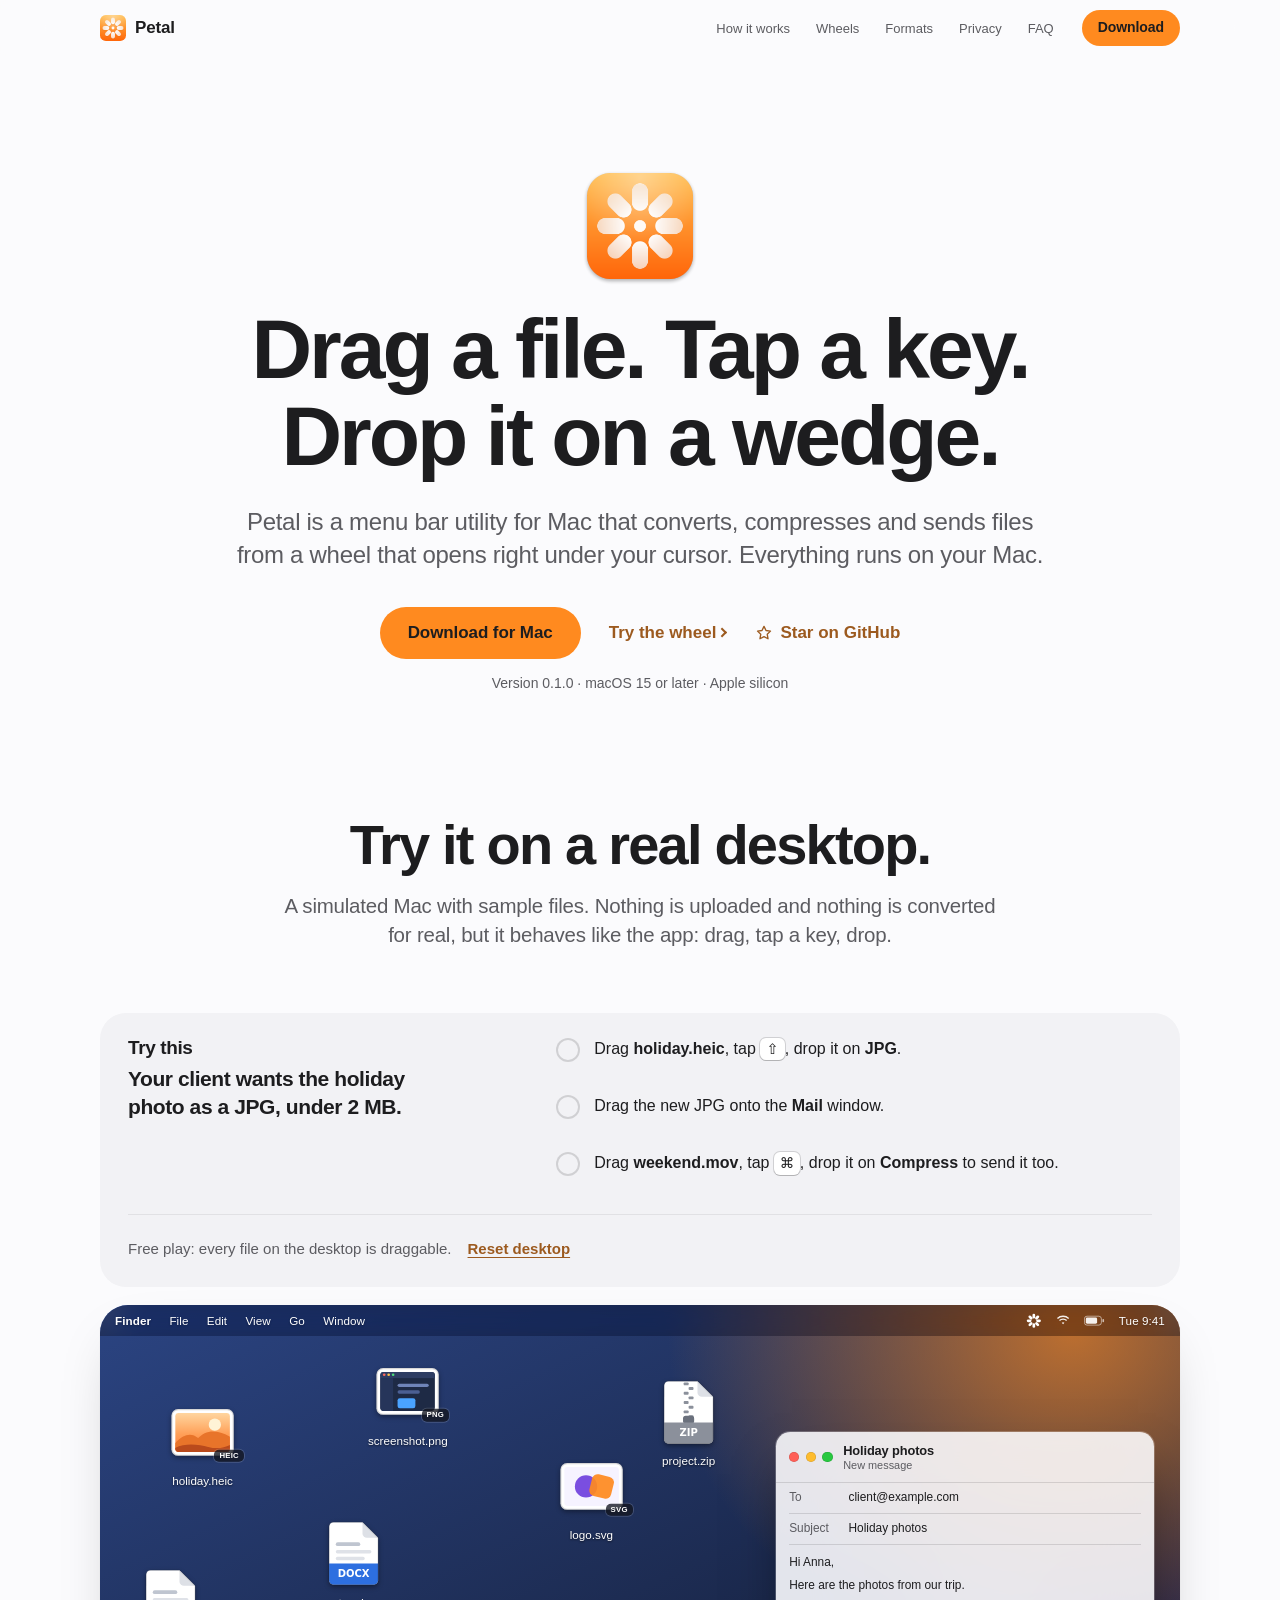
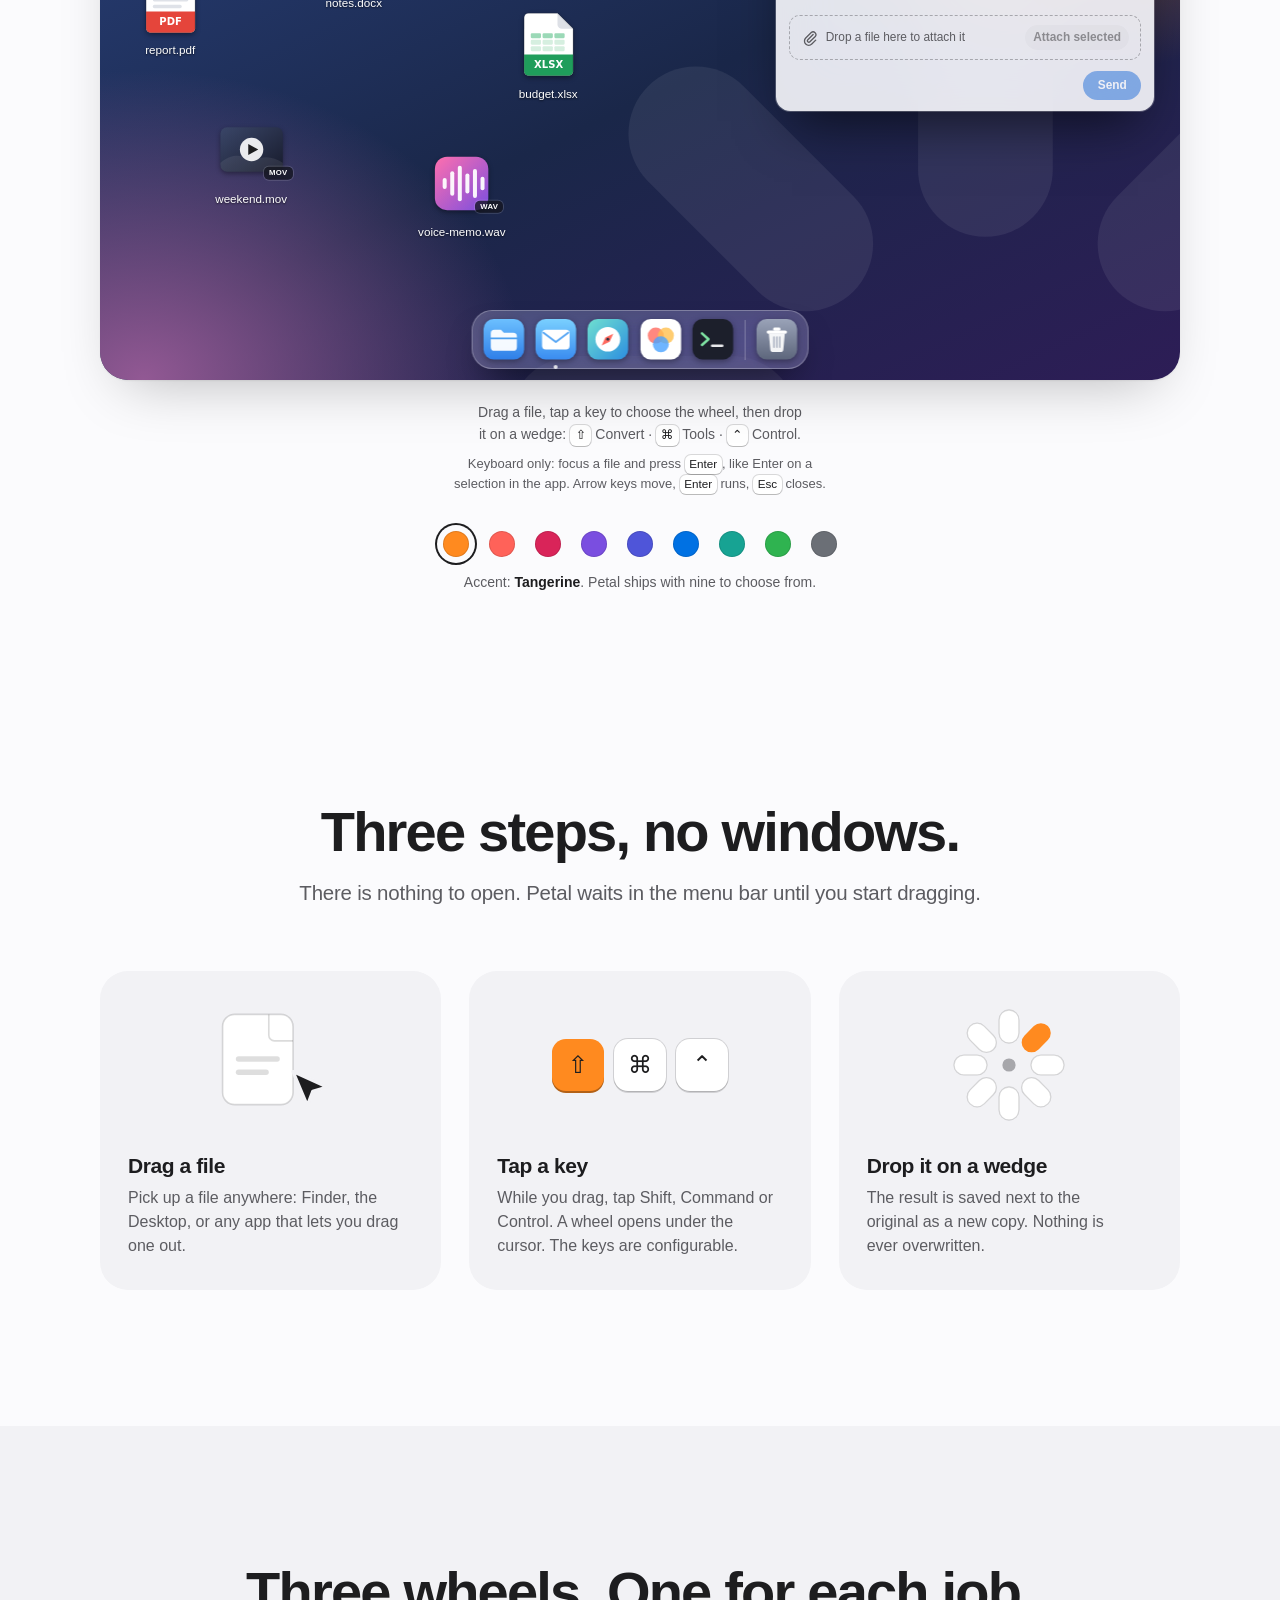
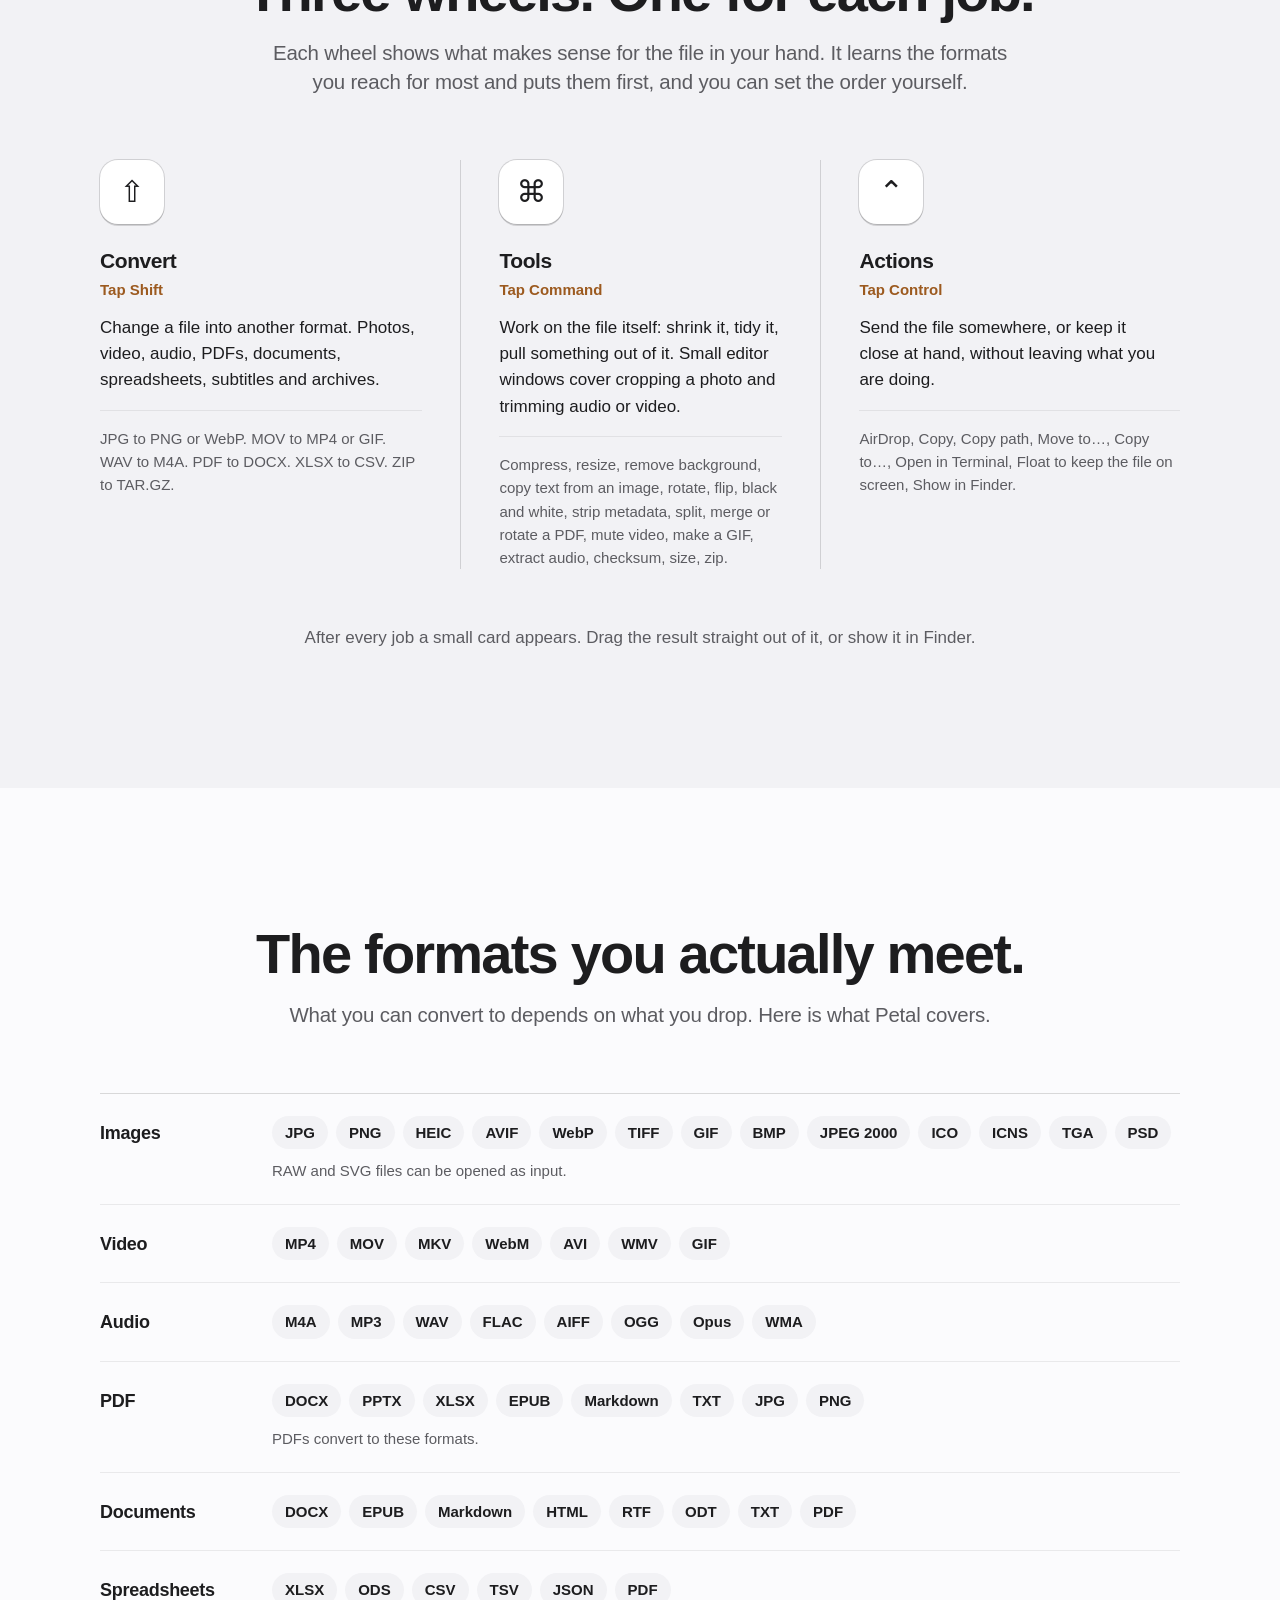
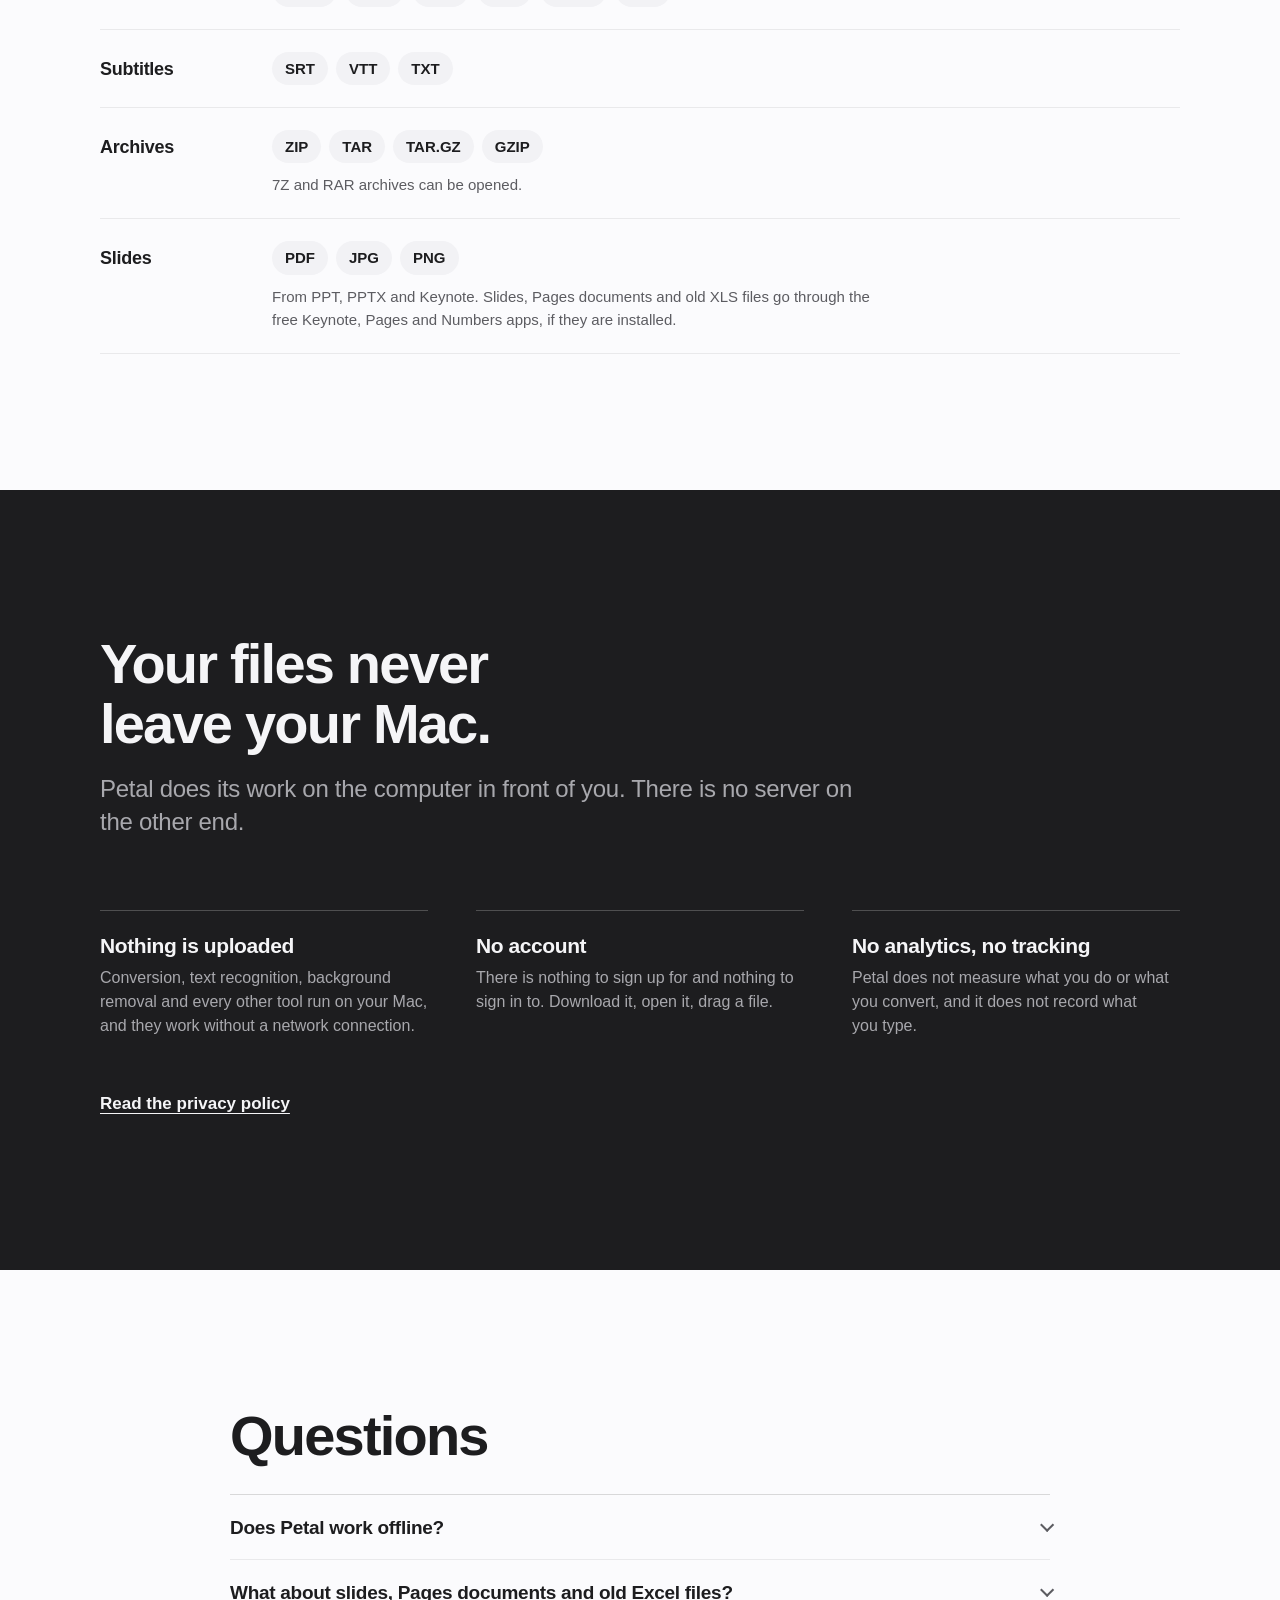
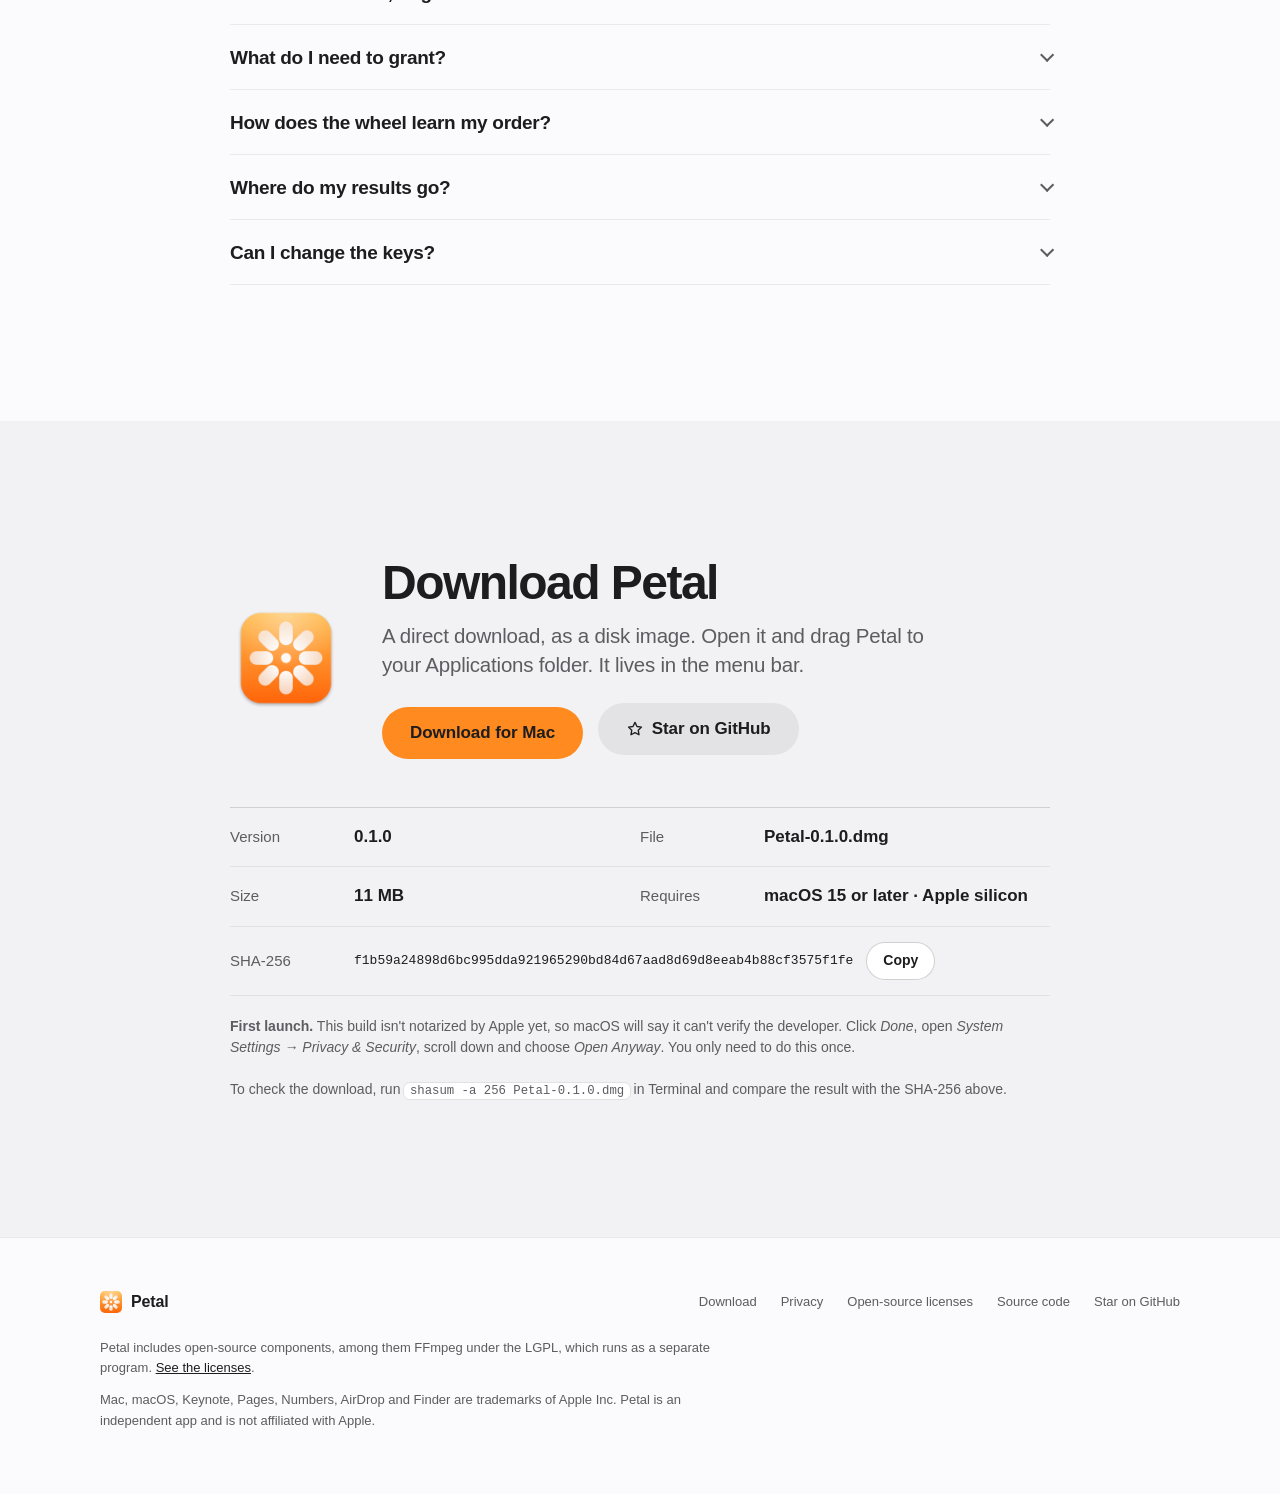
==== commit 2b0e1e8b: "Website: add Star on GitHub links Co-Authored-By: Claude Sonnet 5.5 <noreply@anthropic.com>" ====
--- a/website/index.html
+++ b/website/index.html
@@ -48,7 +48,7 @@
           <li><a href="#faq">FAQ</a></li>
         </ul>
       </nav>
-      <a class="btn btn-primary btn-sm" href="downloads/Petal-0.1.0.dmg" data-download download>Download</a>
+      <a class="btn btn-primary btn-sm" href="https://github.com/LucaLivigni/Petal/releases/download/v0.1.0/Petal-0.1.0.dmg" data-download download>Download</a>
     </div>
   </header>
 
@@ -59,8 +59,9 @@
         <h1 id="hero-title"><span>Drag a file.</span> <span>Tap a key.</span> <span>Drop it on a wedge.</span></h1>
         <p class="lede">Petal is a menu bar utility for Mac that converts, compresses and sends files from a wheel that opens right under your cursor. Everything runs on your Mac.</p>
         <div class="hero-actions">
-          <a class="btn btn-primary" href="downloads/Petal-0.1.0.dmg" data-download download>Download for Mac</a>
+          <a class="btn btn-primary" href="https://github.com/LucaLivigni/Petal/releases/download/v0.1.0/Petal-0.1.0.dmg" data-download download>Download for Mac</a>
           <a class="link-more" href="#demo">Try the wheel</a>
+          <a class="star-link" href="https://github.com/LucaLivigni/Petal" target="_blank" rel="noopener"><svg class="star-ico" viewBox="0 0 24 24" width="18" height="18" aria-hidden="true"><path d="M12 3.2l2.67 5.41 5.97.87-4.32 4.21 1.02 5.94L12 16.82l-5.34 2.81 1.02-5.94-4.32-4.21 5.97-.87z" fill="none" stroke="currentColor" stroke-width="1.8" stroke-linejoin="round"/></svg><span>Star on GitHub</span></a>
         </div>
         <p class="fine" data-release="label">Version 0.1.0 · macOS 15 or later · Apple silicon</p>
       </div>
@@ -87,7 +88,7 @@
             <p class="sc-free">Free play: every file on the desktop is draggable. <button class="text-btn" type="button" data-reset>Reset desktop</button></p>
             <p class="sc-success" aria-hidden="true">
               <span class="sc-msg">That’s Petal: no app window, no upload.</span>
-              <a class="btn btn-primary btn-sm" href="downloads/Petal-0.1.0.dmg" data-download download tabindex="-1">Download</a>
+              <a class="btn btn-primary btn-sm" href="https://github.com/LucaLivigni/Petal/releases/download/v0.1.0/Petal-0.1.0.dmg" data-download download tabindex="-1">Download</a>
               <button class="text-btn" type="button" data-reset tabindex="-1">Try again</button>
             </p>
           </div>
@@ -458,7 +459,8 @@
           <div class="dl-main">
             <h2 id="download-title">Download Petal</h2>
             <p class="sub">A direct download, as a disk image. Open it and drag Petal to your Applications folder. It lives in the menu bar.</p>
-            <a class="btn btn-primary" href="downloads/Petal-0.1.0.dmg" data-download download>Download for Mac</a>
+            <a class="btn btn-primary" href="https://github.com/LucaLivigni/Petal/releases/download/v0.1.0/Petal-0.1.0.dmg" data-download download>Download for Mac</a>
+            <a class="btn btn-ghost" href="https://github.com/LucaLivigni/Petal" target="_blank" rel="noopener"><svg class="star-ico" viewBox="0 0 24 24" width="18" height="18" aria-hidden="true"><path d="M12 3.2l2.67 5.41 5.97.87-4.32 4.21 1.02 5.94L12 16.82l-5.34 2.81 1.02-5.94-4.32-4.21 5.97-.87z" fill="none" stroke="currentColor" stroke-width="1.8" stroke-linejoin="round"/></svg><span>Star on GitHub</span></a>
           </div>
         </div>
         <dl class="specs">
@@ -486,6 +488,7 @@
           <li><a href="privacy.html">Privacy</a></li>
           <li><a href="licenses.html">Open-source licenses</a></li>
           <li><a href="https://github.com/LucaLivigni/Petal">Source code</a></li>
+          <li><a href="https://github.com/LucaLivigni/Petal" target="_blank" rel="noopener">Star on GitHub</a></li>
         </ul>
       </div>
       <p>Petal includes open-source components, among them FFmpeg under the LGPL, which runs as a separate program. <a href="licenses.html">See the licenses</a>.</p>
--- a/website/styles.css
+++ b/website/styles.css
@@ -160,6 +160,11 @@
 .btn-primary { background: var(--a); color: var(--a-ink); }
 .btn-primary:hover { background: color-mix(in srgb, var(--a) 90%, var(--ink)); }
 .btn:active { transform: scale(.97); }
+.btn-ghost { gap: 8px; margin-left: 10px; background: color-mix(in srgb, var(--ink) 7%, transparent); color: var(--ink); }
+.btn-ghost:hover { background: color-mix(in srgb, var(--ink) 12%, transparent); }
+.star-link { color: var(--a-text); font-weight: 600; text-decoration: none; display: inline-flex; align-items: center; gap: 7px; min-height: 44px; border-radius: 8px; }
+.star-link:hover .star-ico path { fill: currentColor; }
+.star-ico path { transition: fill .2s ease; }
 .btn-sm { min-height: 36px; padding: 0 16px; font-size: .875rem; }
 .link-more { color: var(--a-text); font-weight: 600; text-decoration: none; display: inline-flex; align-items: center; gap: 4px; min-height: 44px; border-radius: 8px; }
 .link-more::after { content: ""; width: 7px; height: 7px; border: solid currentColor; border-width: 2px 2px 0 0; transform: rotate(45deg) translate(-1px, 1px); transition: transform .2s ease; }
@@ -861,3 +866,5 @@
   .coach .ck-cap::after, .dock .ck-cap::after { animation: none !important; }
   .sc-key.nudge { animation-duration: .5s; transform: none; }
 }
+
+@media (max-width: 480px) { .btn-ghost { margin: 10px 0 0; } }
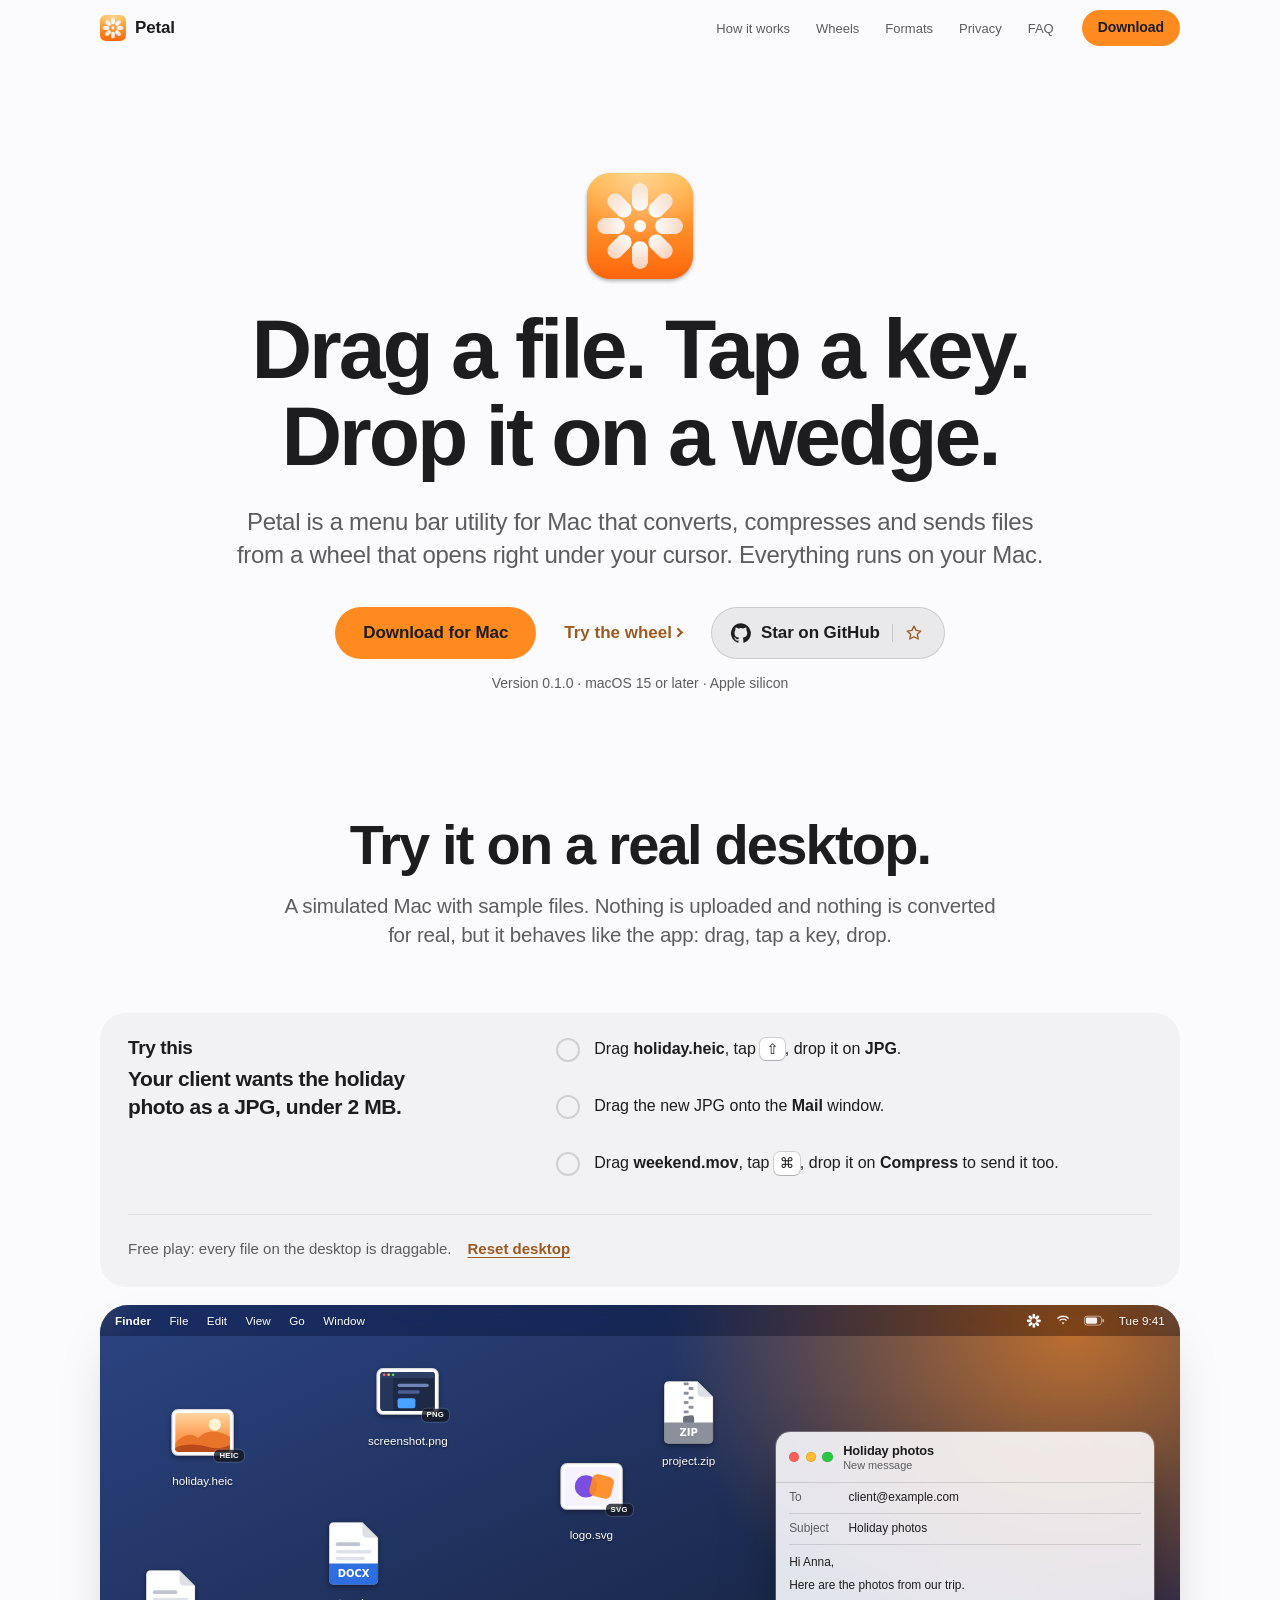
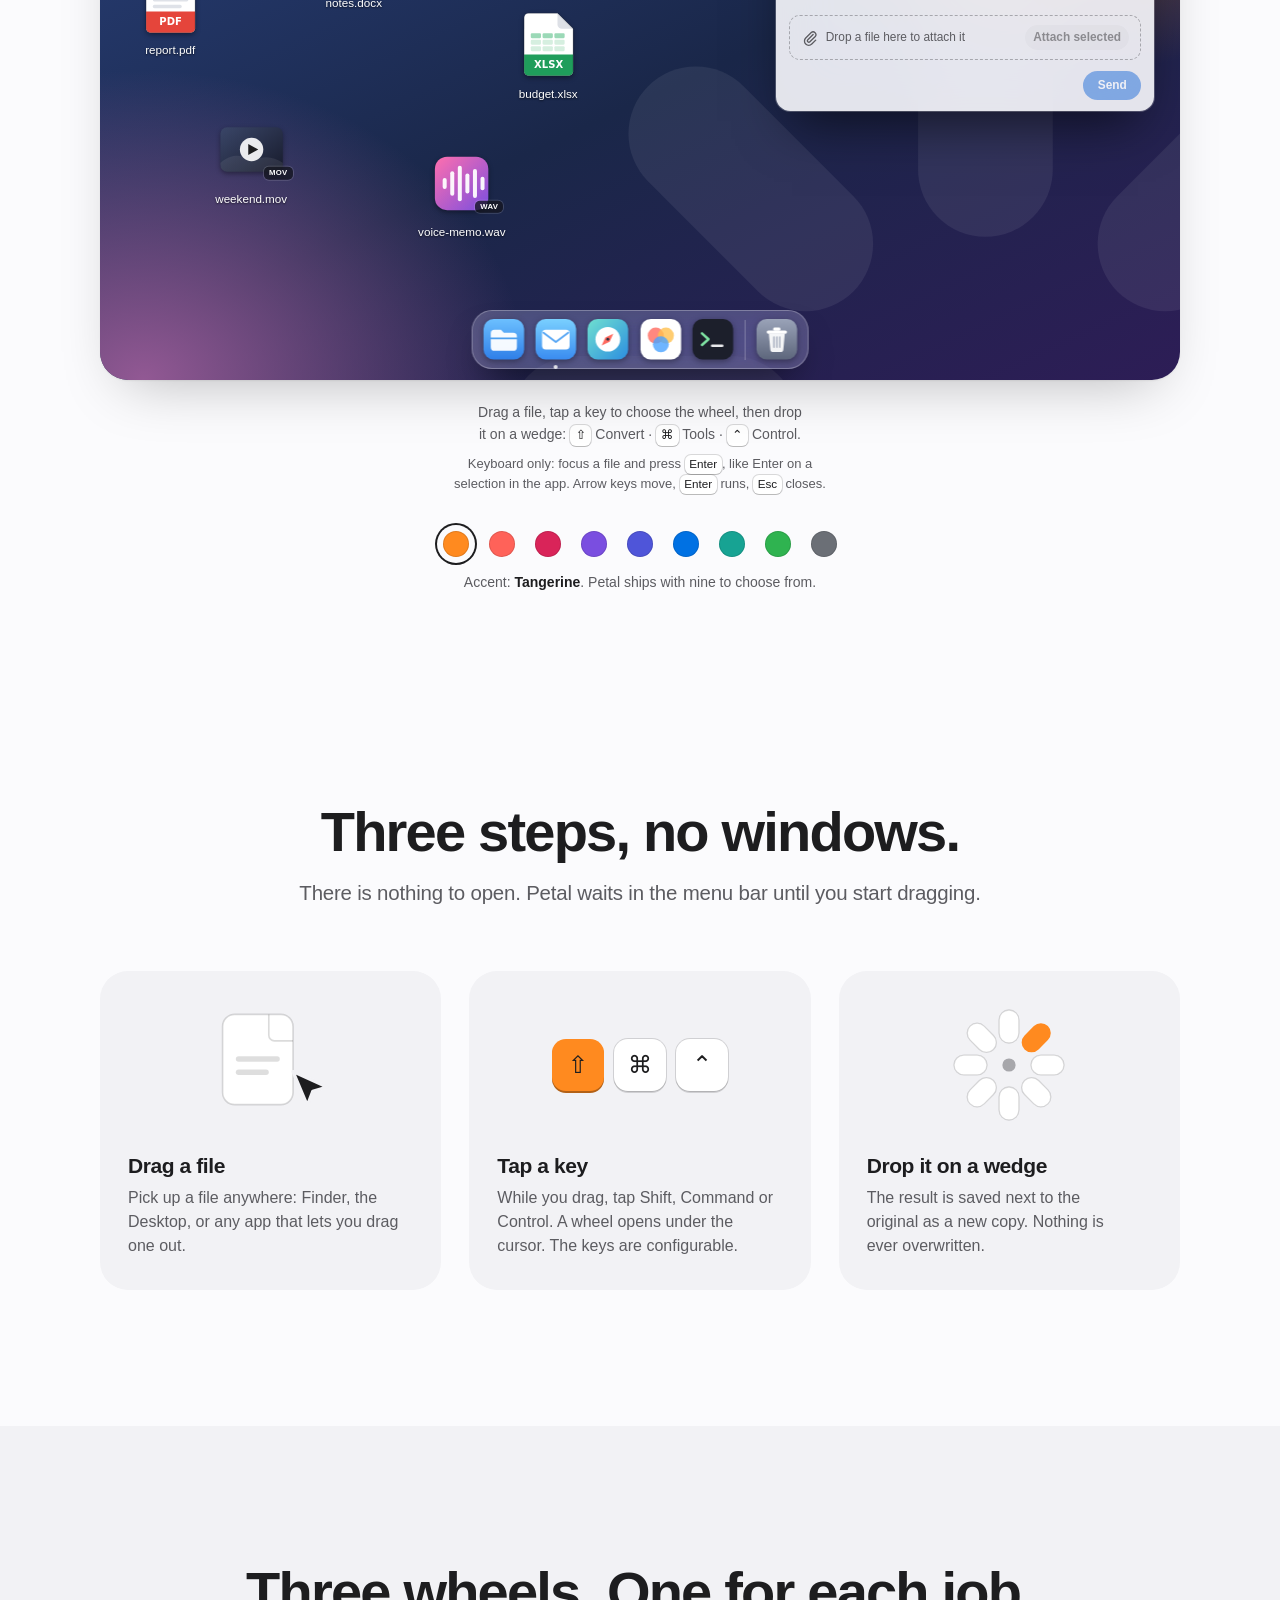
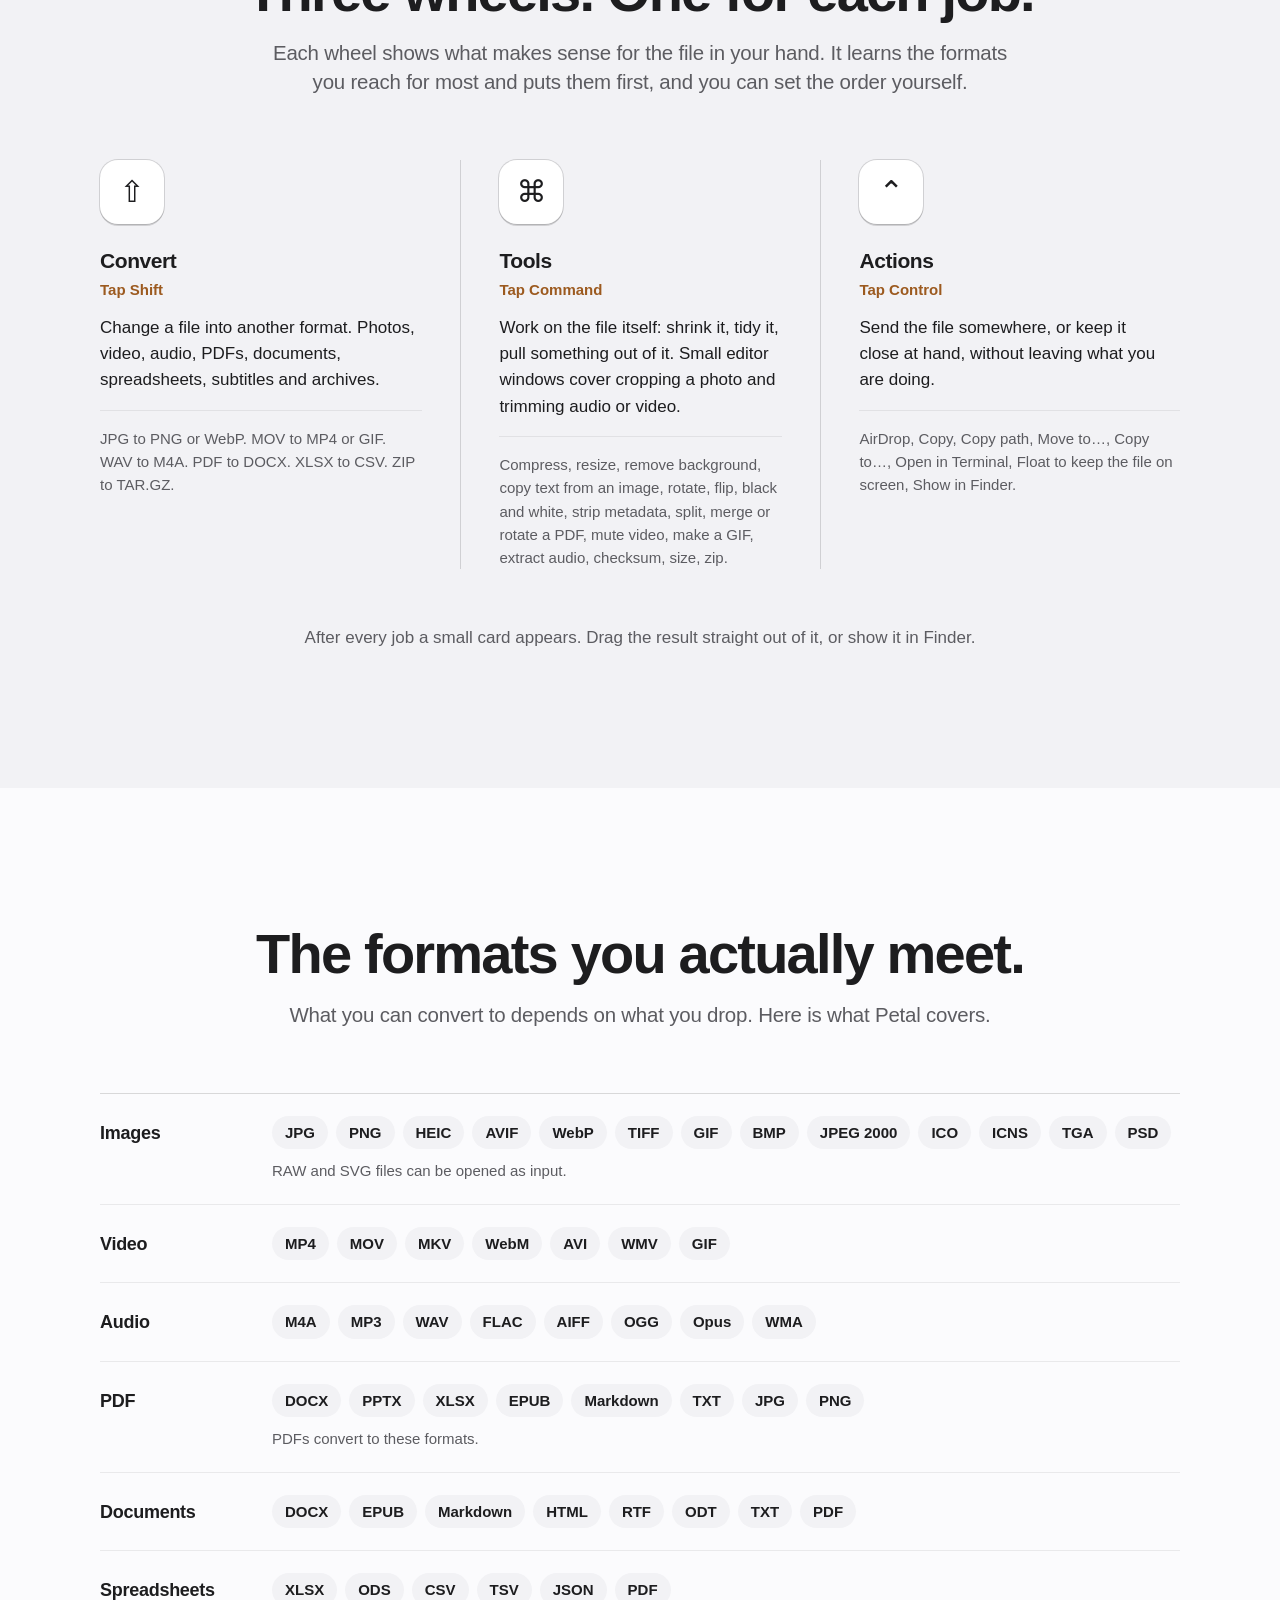
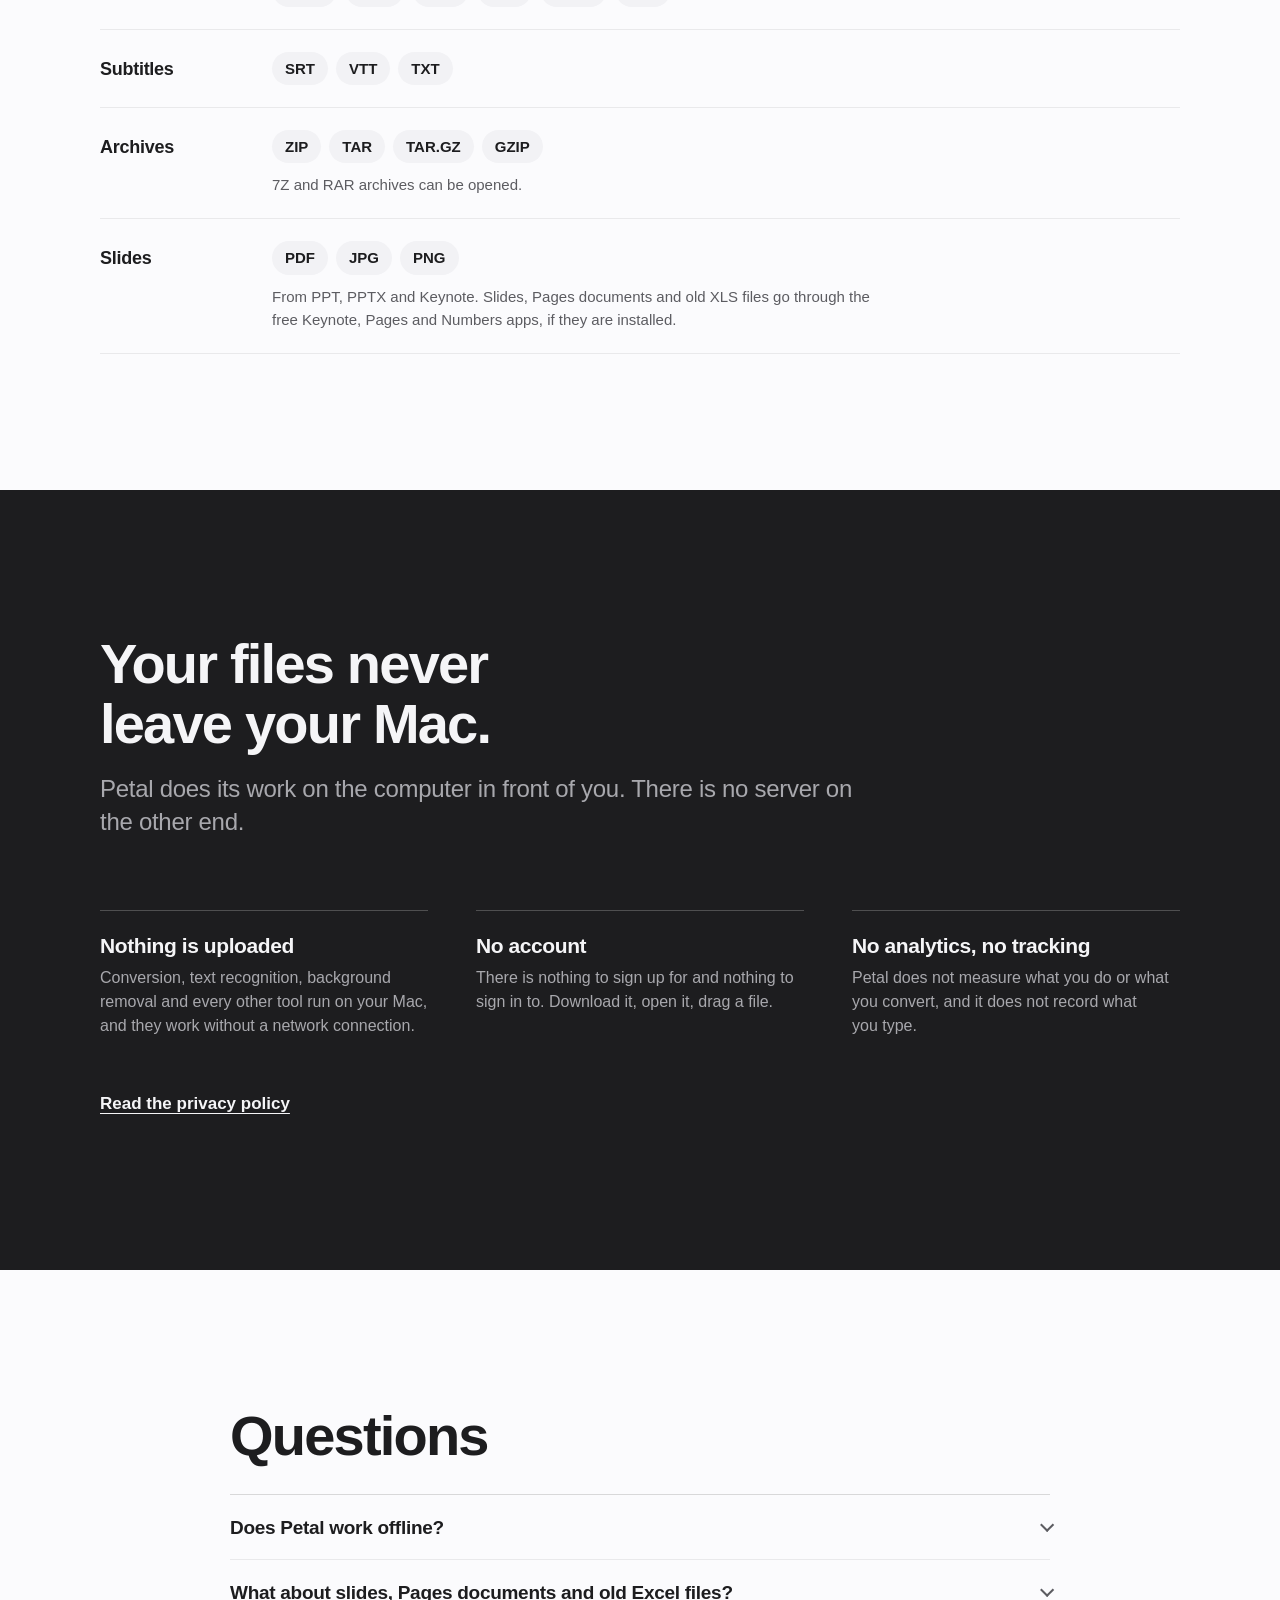
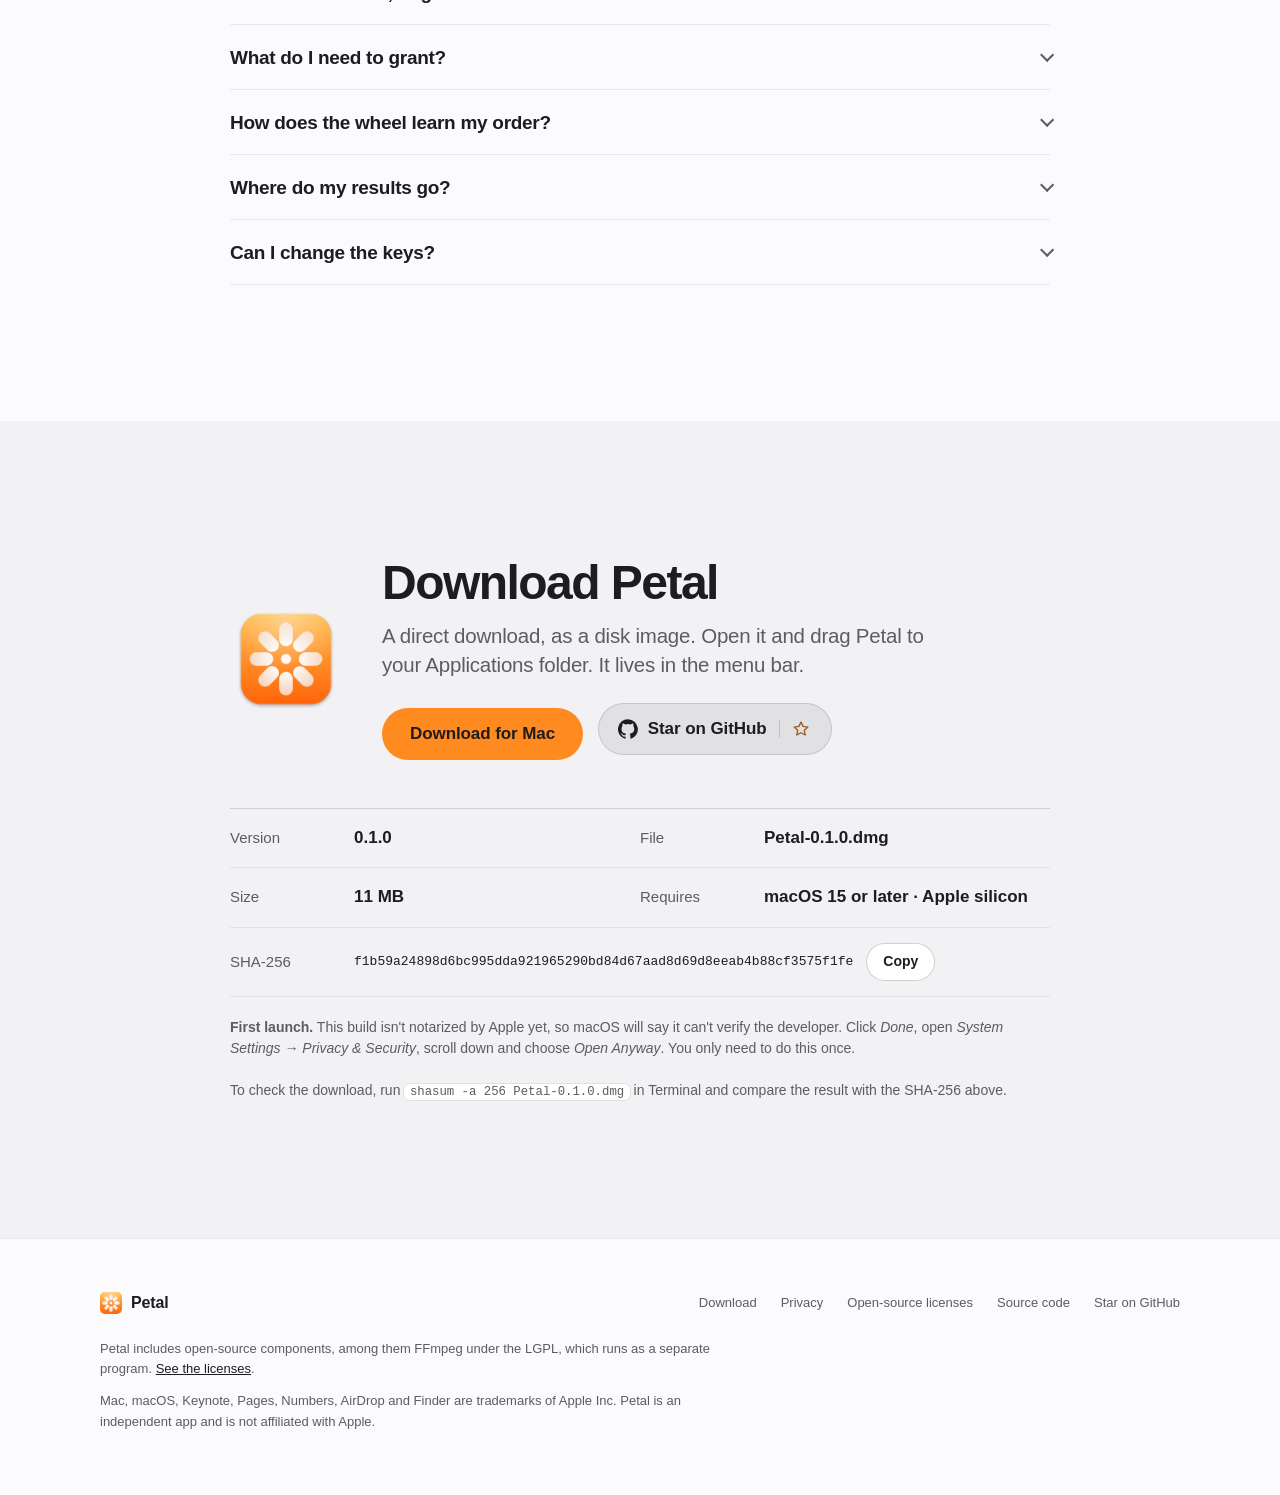
==== commit dd5a5972: "Website: redesign the Star on GitHub button Co-Authored-By: Claude Sonnet 5.5 <noreply@anthropic.com" ====
--- a/website/index.html
+++ b/website/index.html
@@ -11,6 +11,11 @@
   <meta property="og:title" content="Petal – Convert files by dragging them">
   <meta property="og:description" content="A menu bar utility for Mac. Drag a file, tap a key, drop it on a wedge. Nothing is uploaded.">
   <meta property="og:type" content="website">
+  <meta property="og:url" content="https://lucalivigni.github.io/Petal/">
+  <meta property="og:image" content="https://lucalivigni.github.io/Petal/assets/social-preview.png">
+  <meta property="og:image:width" content="1280">
+  <meta property="og:image:height" content="640">
+  <meta name="twitter:card" content="summary_large_image">
   <link rel="icon" href="assets/icon.svg" type="image/svg+xml">
   <link rel="apple-touch-icon" href="assets/icon.png">
   <link rel="stylesheet" href="styles.css">
@@ -61,7 +66,7 @@
         <div class="hero-actions">
           <a class="btn btn-primary" href="https://github.com/LucaLivigni/Petal/releases/download/v0.1.0/Petal-0.1.0.dmg" data-download download>Download for Mac</a>
           <a class="link-more" href="#demo">Try the wheel</a>
-          <a class="star-link" href="https://github.com/LucaLivigni/Petal" target="_blank" rel="noopener"><svg class="star-ico" viewBox="0 0 24 24" width="18" height="18" aria-hidden="true"><path d="M12 3.2l2.67 5.41 5.97.87-4.32 4.21 1.02 5.94L12 16.82l-5.34 2.81 1.02-5.94-4.32-4.21 5.97-.87z" fill="none" stroke="currentColor" stroke-width="1.8" stroke-linejoin="round"/></svg><span>Star on GitHub</span></a>
+          <a class="btn btn-star" href="https://github.com/LucaLivigni/Petal" target="_blank" rel="noopener"><svg class="gh-ico" viewBox="0 0 24 24" width="20" height="20" aria-hidden="true"><path fill="currentColor" d="M12 .3a12 12 0 0 0-3.8 23.4c.6.1.8-.3.8-.6v-2c-3.3.7-4-1.6-4-1.6-.6-1.4-1.4-1.8-1.4-1.8-1-.7.1-.7.1-.7 1.2.1 1.8 1.2 1.8 1.2 1 1.8 2.8 1.3 3.5 1 0-.8.4-1.3.7-1.6-2.7-.3-5.5-1.3-5.5-5.9 0-1.3.5-2.4 1.2-3.2 0-.4-.5-1.6.2-3.2 0 0 1-.3 3.3 1.2a11.500 11.500 0 0 1 6 0c2.300-1.500 3.300-1.200 3.300-1.200.7 1.600.2 2.800.1 3.200.8.8 1.200 1.900 1.200 3.200 0 4.600-2.800 5.600-5.500 5.900.4.400.8 1.100.8 2.200v3.300c0 .3.2.7.8.6A12 12 0 0 0 12 .3"/></svg><span>Star on GitHub</span><svg class="star-ico" viewBox="0 0 24 24" width="18" height="18" aria-hidden="true"><path d="M12 2.8l2.8 5.7 6.3.9-4.600 4.400 1.100 6.200L12 17l-5.600 3 1.100-6.200L2.900 9.400l6.300-.9z"/></svg></a>
         </div>
         <p class="fine" data-release="label">Version 0.1.0 · macOS 15 or later · Apple silicon</p>
       </div>
@@ -460,7 +465,7 @@
             <h2 id="download-title">Download Petal</h2>
             <p class="sub">A direct download, as a disk image. Open it and drag Petal to your Applications folder. It lives in the menu bar.</p>
             <a class="btn btn-primary" href="https://github.com/LucaLivigni/Petal/releases/download/v0.1.0/Petal-0.1.0.dmg" data-download download>Download for Mac</a>
-            <a class="btn btn-ghost" href="https://github.com/LucaLivigni/Petal" target="_blank" rel="noopener"><svg class="star-ico" viewBox="0 0 24 24" width="18" height="18" aria-hidden="true"><path d="M12 3.2l2.67 5.41 5.97.87-4.32 4.21 1.02 5.94L12 16.82l-5.34 2.81 1.02-5.94-4.32-4.21 5.97-.87z" fill="none" stroke="currentColor" stroke-width="1.8" stroke-linejoin="round"/></svg><span>Star on GitHub</span></a>
+            <a class="btn btn-star" href="https://github.com/LucaLivigni/Petal" target="_blank" rel="noopener"><svg class="gh-ico" viewBox="0 0 24 24" width="20" height="20" aria-hidden="true"><path fill="currentColor" d="M12 .3a12 12 0 0 0-3.8 23.4c.6.1.8-.3.8-.6v-2c-3.3.7-4-1.6-4-1.6-.6-1.4-1.4-1.8-1.4-1.8-1-.7.1-.7.1-.7 1.2.1 1.8 1.2 1.8 1.2 1 1.8 2.8 1.3 3.5 1 0-.8.4-1.3.7-1.6-2.7-.3-5.5-1.3-5.5-5.9 0-1.3.5-2.4 1.2-3.2 0-.4-.5-1.6.2-3.2 0 0 1-.3 3.3 1.2a11.500 11.500 0 0 1 6 0c2.300-1.500 3.300-1.200 3.300-1.200.7 1.600.2 2.800.1 3.200.8.8 1.200 1.900 1.200 3.200 0 4.600-2.800 5.600-5.500 5.900.4.400.8 1.100.8 2.200v3.300c0 .3.2.7.8.6A12 12 0 0 0 12 .3"/></svg><span>Star on GitHub</span><svg class="star-ico" viewBox="0 0 24 24" width="18" height="18" aria-hidden="true"><path d="M12 2.8l2.8 5.7 6.3.9-4.600 4.400 1.100 6.200L12 17l-5.600 3 1.100-6.200L2.900 9.400l6.300-.9z"/></svg></a>
           </div>
         </div>
         <dl class="specs">
--- a/website/styles.css
+++ b/website/styles.css
@@ -160,11 +160,22 @@
 .btn-primary { background: var(--a); color: var(--a-ink); }
 .btn-primary:hover { background: color-mix(in srgb, var(--a) 90%, var(--ink)); }
 .btn:active { transform: scale(.97); }
-.btn-ghost { gap: 8px; margin-left: 10px; background: color-mix(in srgb, var(--ink) 7%, transparent); color: var(--ink); }
-.btn-ghost:hover { background: color-mix(in srgb, var(--ink) 12%, transparent); }
-.star-link { color: var(--a-text); font-weight: 600; text-decoration: none; display: inline-flex; align-items: center; gap: 7px; min-height: 44px; border-radius: 8px; }
-.star-link:hover .star-ico path { fill: currentColor; }
-.star-ico path { transition: fill .2s ease; }
+.btn-star {
+  gap: 10px; padding: 0 22px 0 20px;
+  background: color-mix(in srgb, var(--ink) 8%, transparent);
+  box-shadow: inset 0 0 0 1px color-mix(in srgb, var(--ink) 14%, transparent);
+  color: var(--ink);
+  transition: transform .12s ease-out, background-color .2s ease, box-shadow .2s ease;
+}
+.btn-star:hover { background: color-mix(in srgb, var(--ink) 13%, transparent); box-shadow: inset 0 0 0 1px color-mix(in srgb, var(--a) 55%, transparent); }
+.btn-star .gh-ico { flex: none; }
+.btn-star .star-ico { flex: none; margin-left: 2px; padding-left: 12px; box-sizing: content-box; border-left: 1px solid color-mix(in srgb, var(--ink) 16%, transparent); }
+.btn-star .star-ico path { fill: none; stroke: var(--a-text); stroke-width: 1.8; stroke-linejoin: round; transition: fill .2s ease, transform .35s cubic-bezier(.34, 1.56, .64, 1); transform-origin: 12px 12px; }
+.btn-star:hover .star-ico path { fill: var(--a); stroke: var(--a); transform: rotate(18deg) scale(1.12); }
+.btn-star:focus-visible { outline: 2px solid var(--a); outline-offset: 3px; }
+.dl-main .btn-star { margin-left: 10px; }
+@media (max-width: 520px) { .dl-main .btn-star { margin: 10px 0 0; } }
+@media (prefers-reduced-motion: reduce) { .btn-star .star-ico path { transition: fill .2s ease; transform: none !important; } }
 .btn-sm { min-height: 36px; padding: 0 16px; font-size: .875rem; }
 .link-more { color: var(--a-text); font-weight: 600; text-decoration: none; display: inline-flex; align-items: center; gap: 4px; min-height: 44px; border-radius: 8px; }
 .link-more::after { content: ""; width: 7px; height: 7px; border: solid currentColor; border-width: 2px 2px 0 0; transform: rotate(45deg) translate(-1px, 1px); transition: transform .2s ease; }
@@ -867,4 +878,3 @@
   .sc-key.nudge { animation-duration: .5s; transform: none; }
 }
 
-@media (max-width: 480px) { .btn-ghost { margin: 10px 0 0; } }
